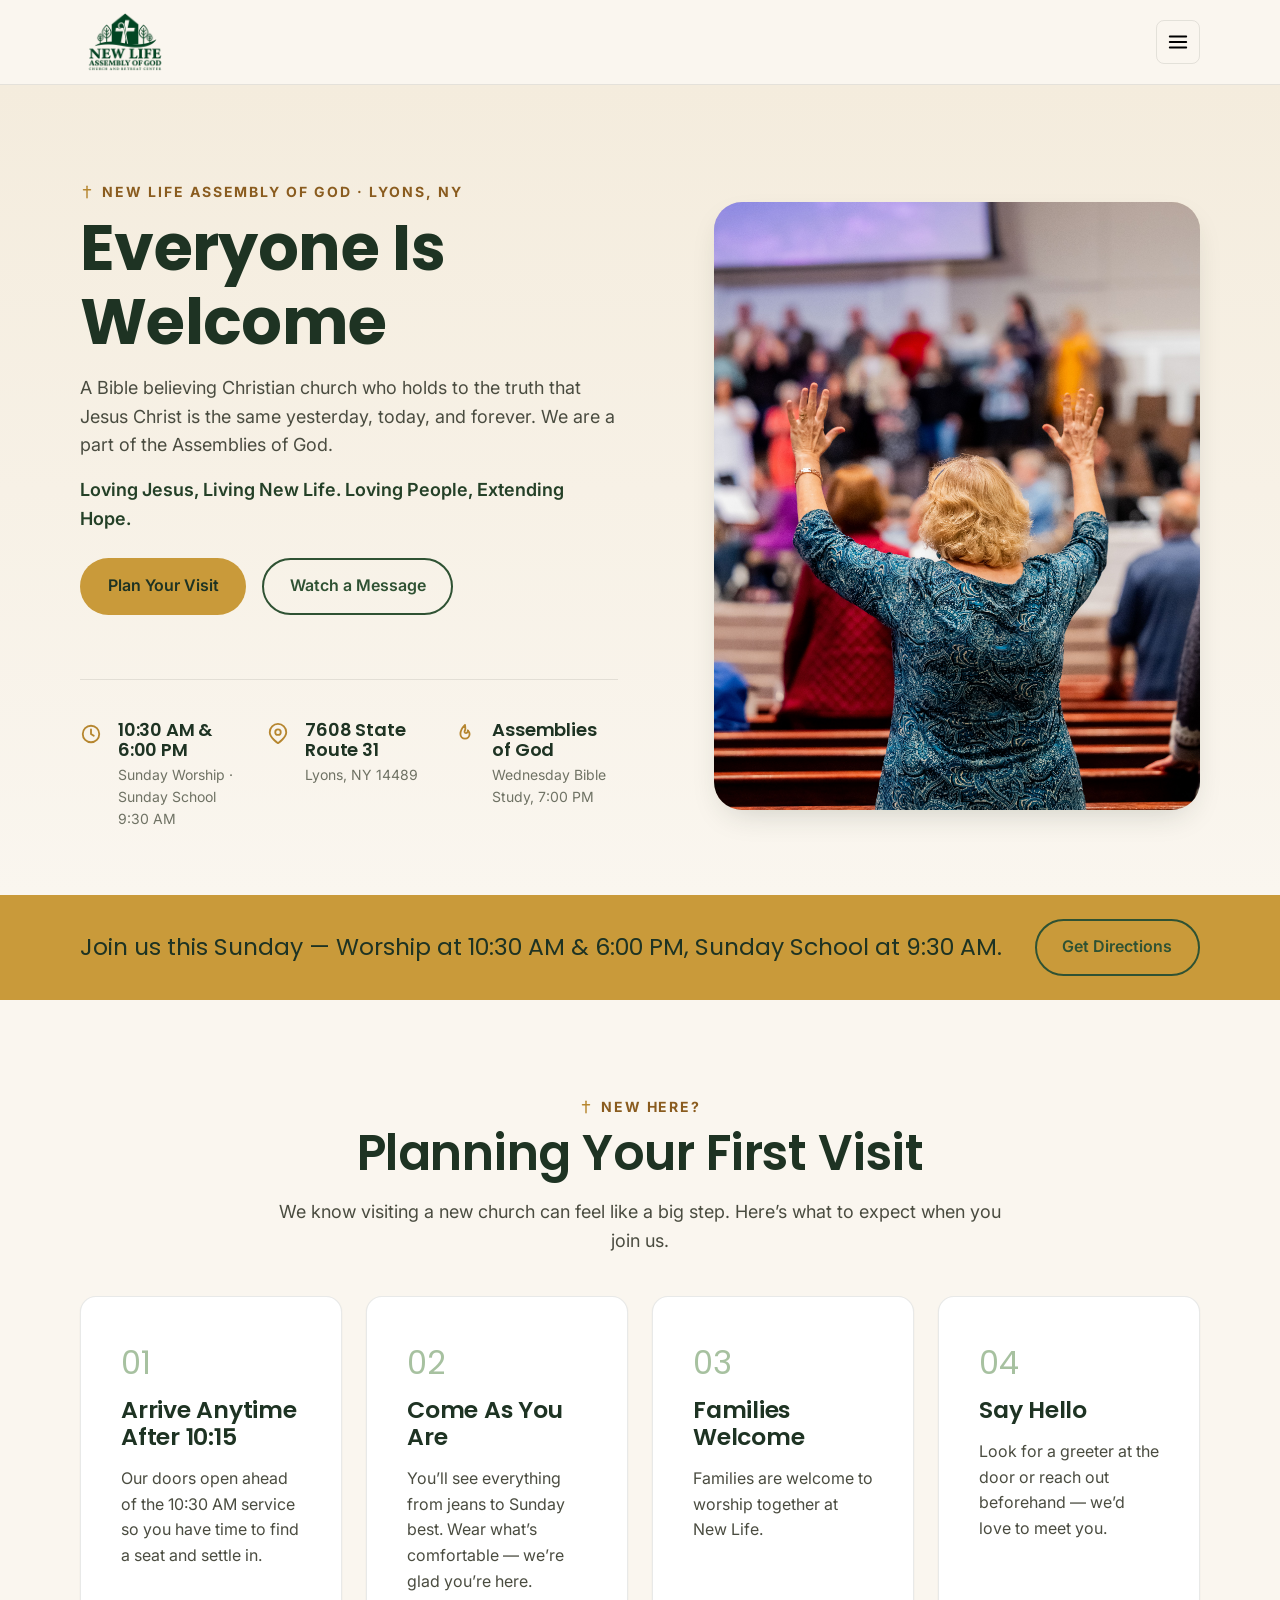
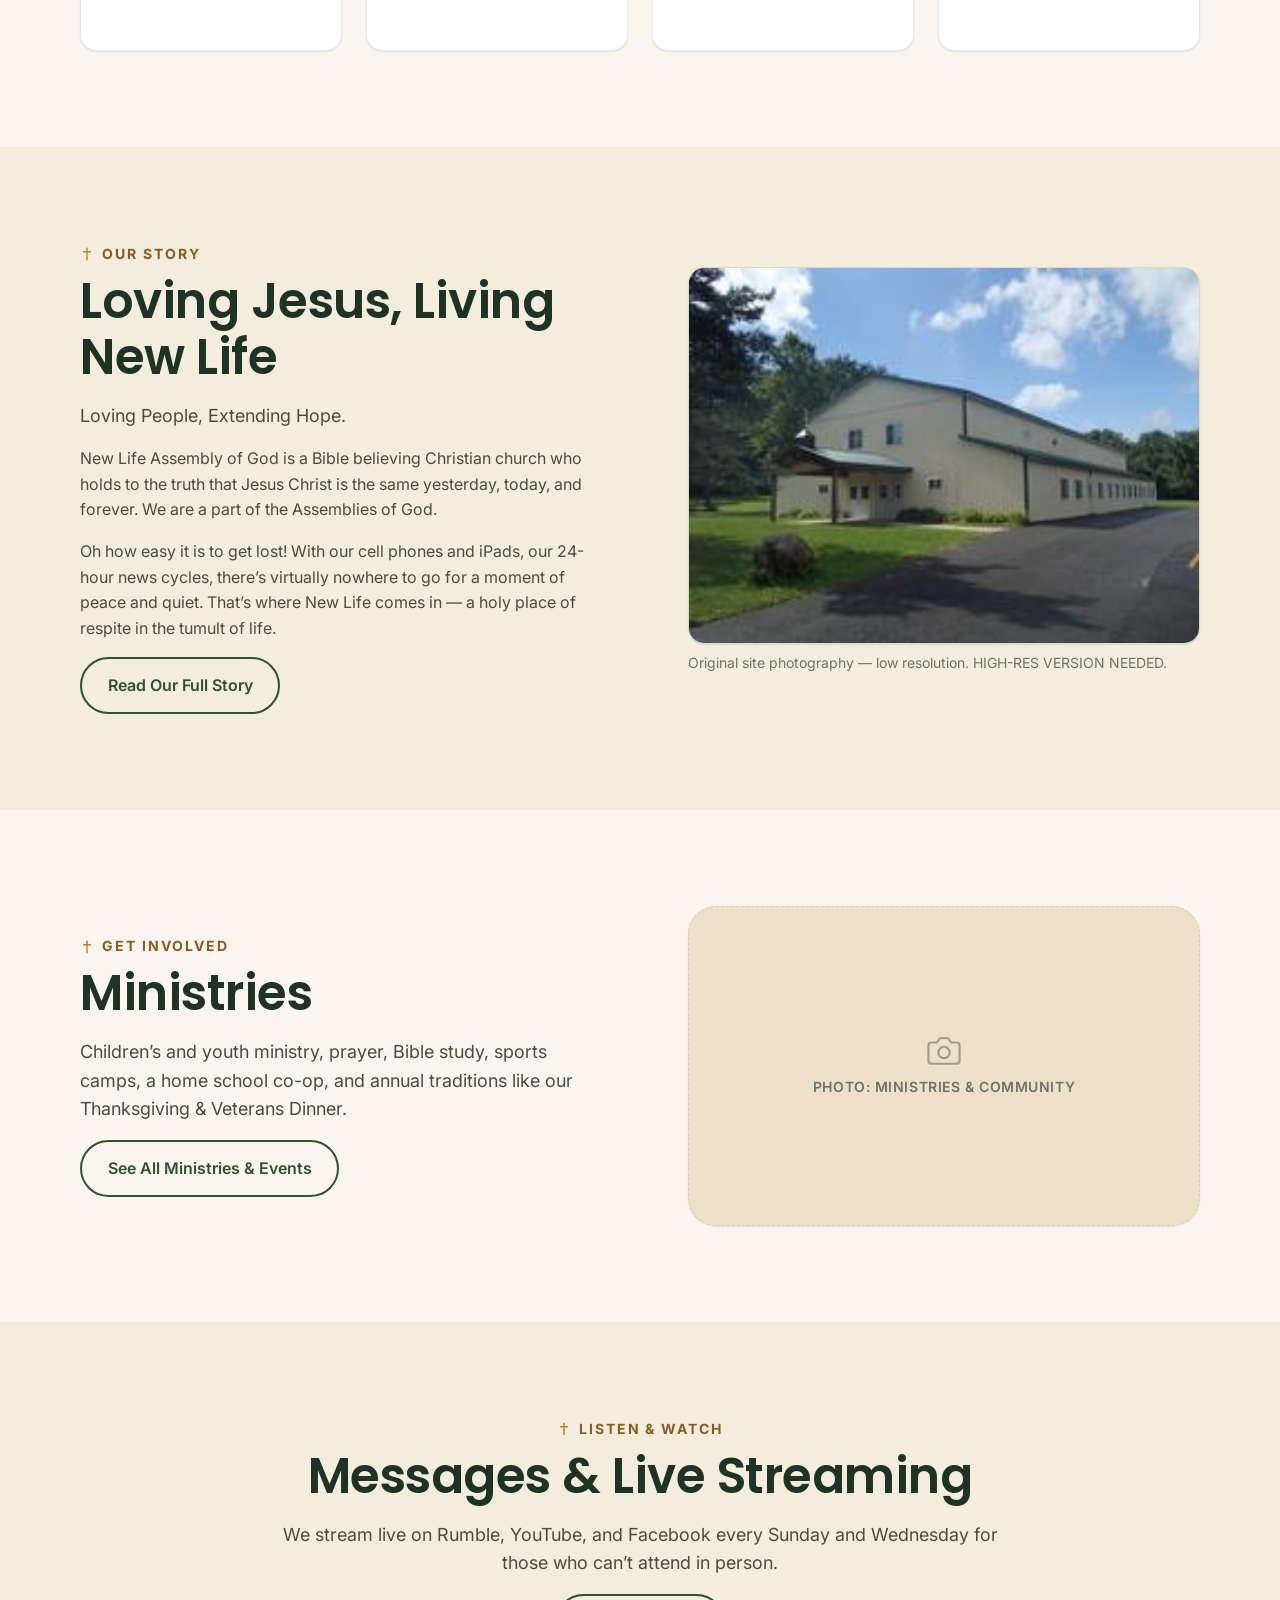
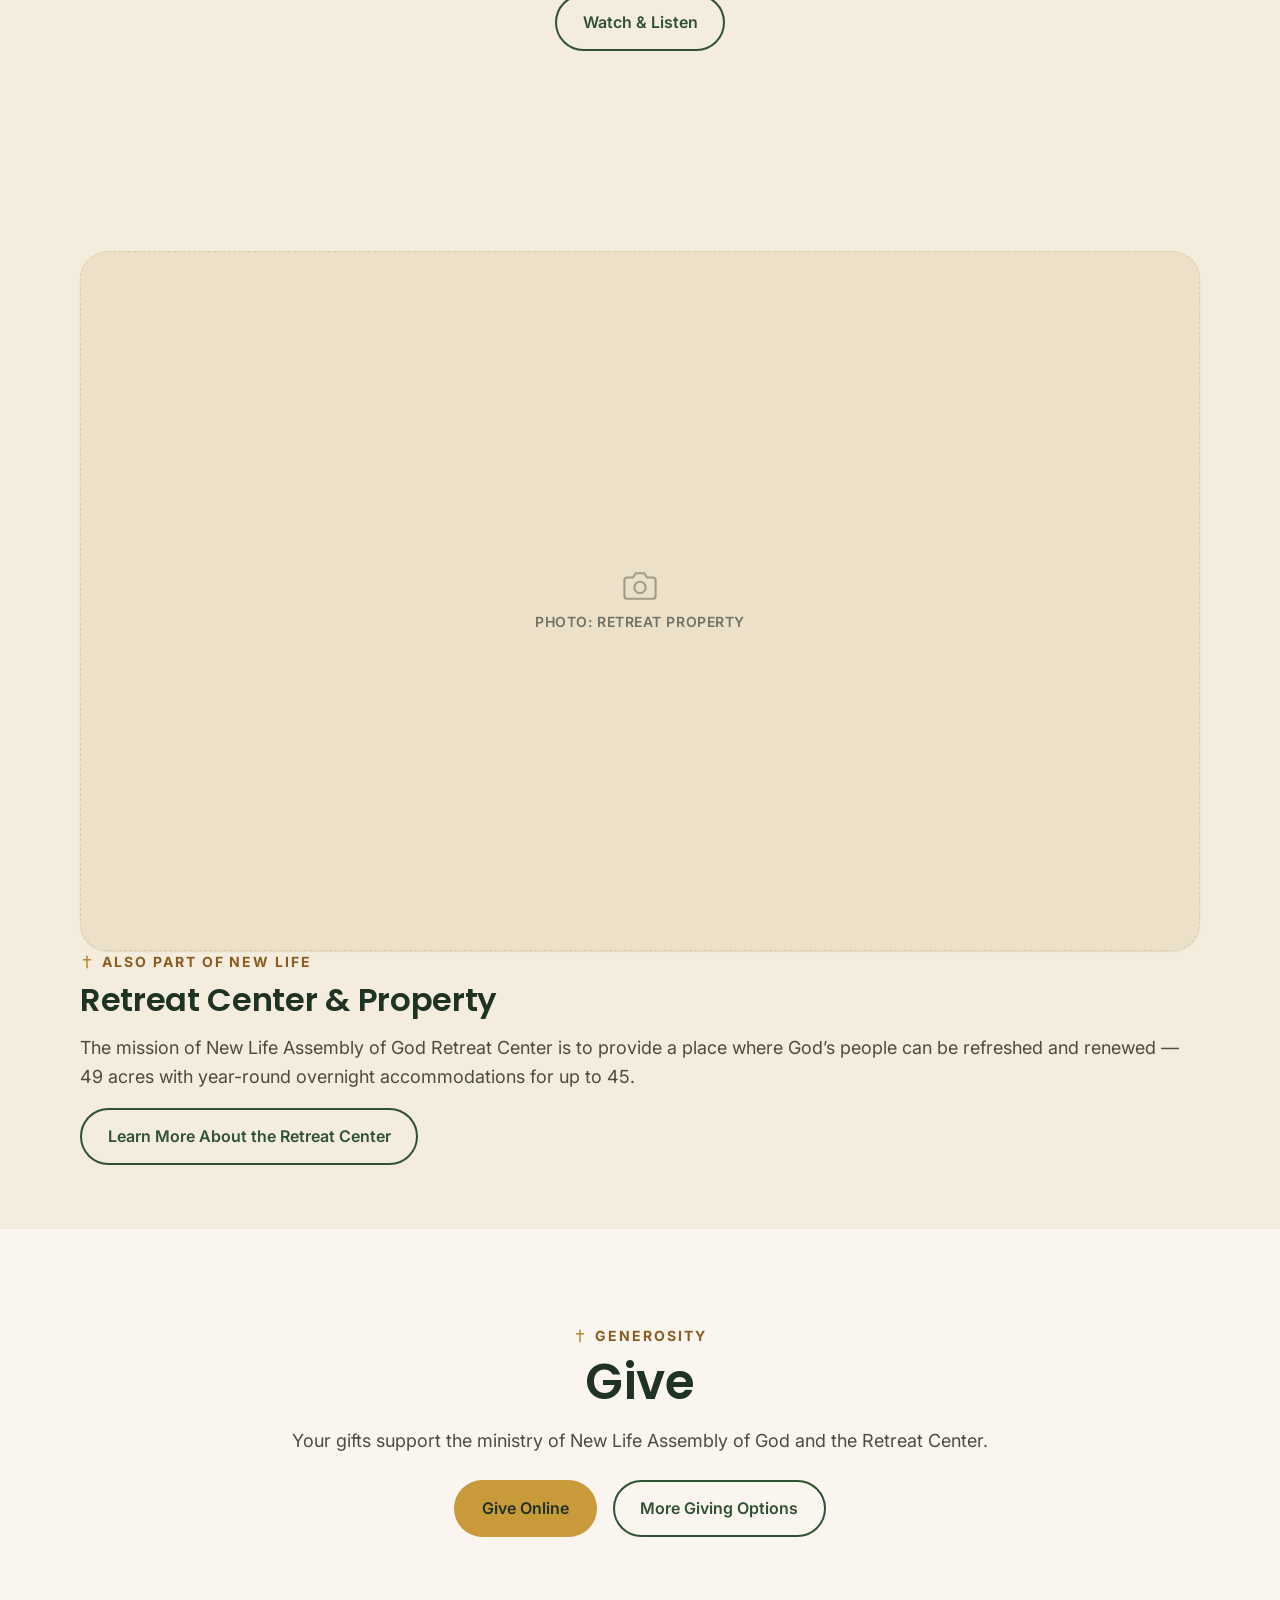
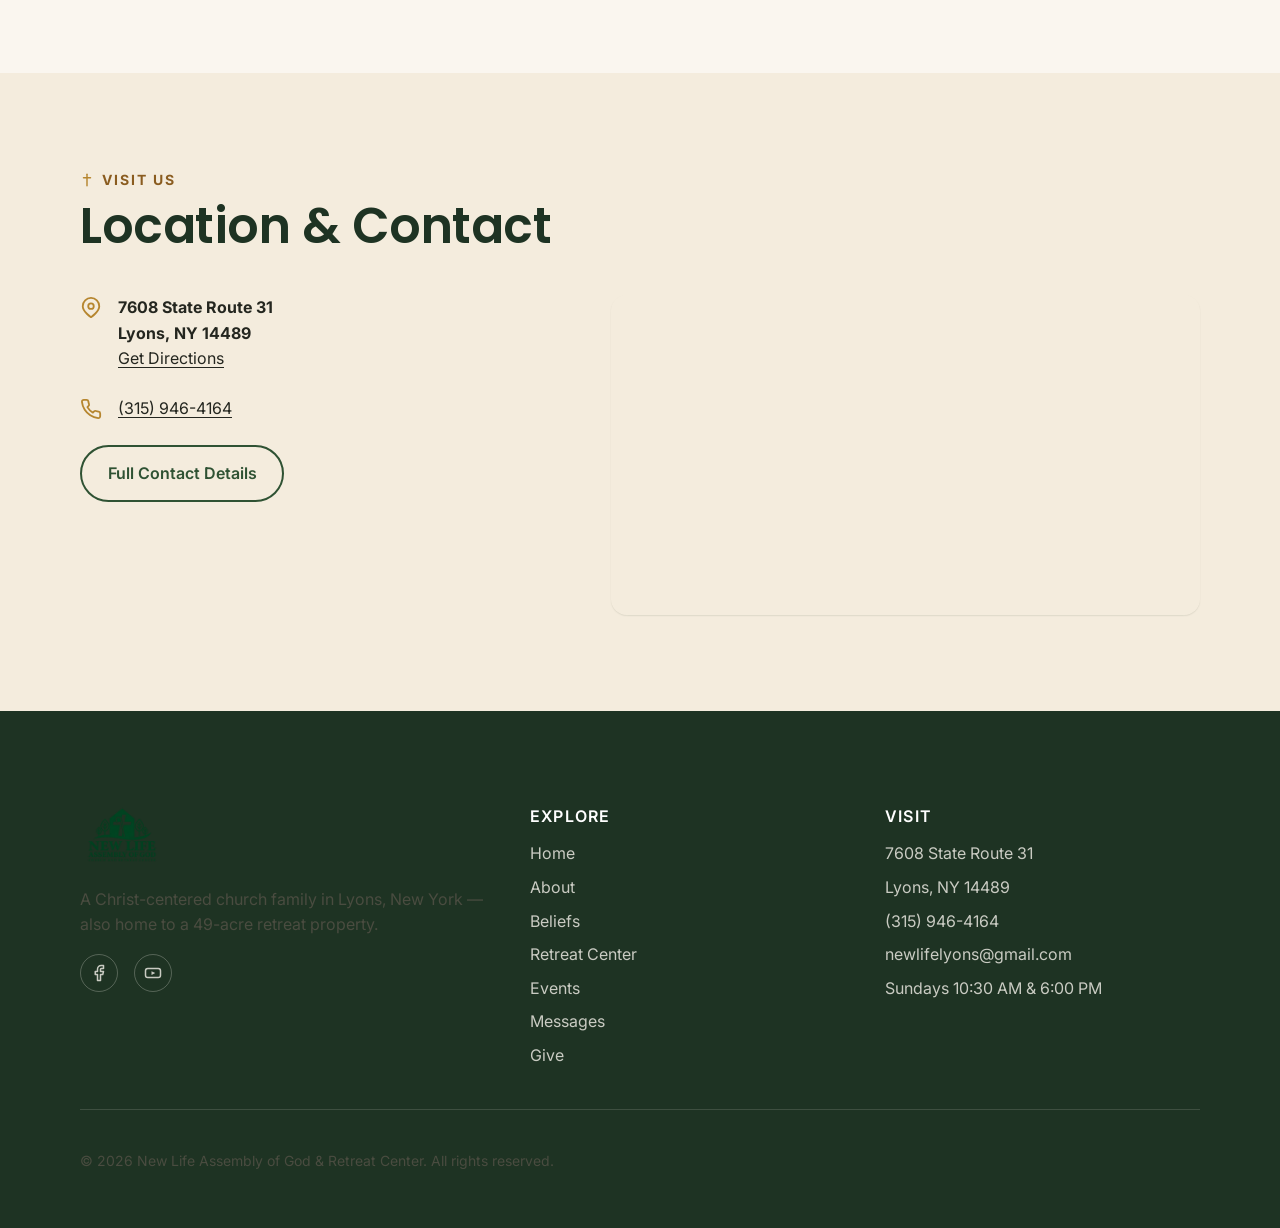
==== index.html @ 69e274ff "Update New Life branding and website assets Add the official logo and favicon across all pages, plac" ====
<!DOCTYPE html>
<html lang="en">
<head>
<meta charset="UTF-8">
<meta name="viewport" content="width=device-width, initial-scale=1.0">
<title>New Life Assembly of God & Retreat Center | Lyons, NY</title>
<meta name="description" content="New Life Assembly of God in Lyons, NY — a Bible believing Christian church, part of the Assemblies of God. Join us Sundays at 10:30 AM & 6:00 PM. Also home to a 49-acre retreat property.">
<link rel="canonical" href="https://newlifeaogandretreat.com/">

<meta property="og:type" content="website">
<meta property="og:site_name" content="New Life Assembly of God &amp; Retreat Center">
<meta property="og:title" content="New Life Assembly of God & Retreat Center | Lyons, NY">
<meta property="og:description" content="New Life Assembly of God in Lyons, NY — a Bible believing Christian church, part of the Assemblies of God. Join us Sundays at 10:30 AM & 6:00 PM. Also home to a 49-acre retreat property.">
<meta property="og:url" content="https://newlifeaogandretreat.com/">
<meta property="og:image" content="assets/img/church-building-exterior.jpg">
<meta name="twitter:card" content="summary">

<link rel="icon" href="assets/img/logo/logo.ico" sizes="any">
<meta name="theme-color" content="#b6862f">

<link rel="preconnect" href="https://fonts.googleapis.com">
<link rel="preconnect" href="https://fonts.gstatic.com" crossorigin>
<link href="https://fonts.googleapis.com/css2?family=Poppins:wght@500;600;700;800&family=Inter:wght@400;500;600;700&display=swap" rel="stylesheet">

<link rel="stylesheet" href="assets/css/style.css">
<script type="application/ld+json">
{
  "@context": "https://schema.org",
  "@type": "Church",
  "name": "New Life Assembly of God & Retreat Center",
  "url": "https://newlifeaogandretreat.com/",
  "telephone": "+1-315-946-4164",
  "email": "newlifelyons@gmail.com",
  "address": {
    "@type": "PostalAddress",
    "streetAddress": "7608 State Route 31",
    "addressLocality": "Lyons",
    "addressRegion": "NY",
    "postalCode": "14489",
    "addressCountry": "US"
  },
  "sameAs": [
    "https://www.facebook.com/pages/New-Life-Assembly-of-God-Lyons/845455338828085",
    "https://www.youtube.com/channel/UCfI6z831PPhK5JsShmRE4Fg"
  ]
}
</script>
</head>
<body id="top">
<a class="skip-link" href="#main">Skip to main content</a>

<header class="site-header">
  <div class="container">
    <a class="brand" href="index.html">
      <img class="brand-logo" src="assets/img/logo/logo.png" alt="New Life Assembly of God Church and Retreat Center" width="1536" height="1024">
    </a>

    <button class="nav-toggle" id="navToggle" aria-expanded="false" aria-controls="primaryNav" aria-label="Open menu">
      <svg class="icon-open" viewBox="0 0 24 24" fill="none" stroke="currentColor" stroke-width="2" stroke-linecap="round"><line x1="3" y1="6" x2="21" y2="6"/><line x1="3" y1="12" x2="21" y2="12"/><line x1="3" y1="18" x2="21" y2="18"/></svg>
      <svg class="icon-close" viewBox="0 0 24 24" fill="none" stroke="currentColor" stroke-width="2" stroke-linecap="round"><line x1="5" y1="5" x2="19" y2="19"/><line x1="19" y1="5" x2="5" y2="19"/></svg>
    </button>

    <nav class="primary-nav" id="primaryNav" aria-label="Primary">
      <ul>
        <li><a href="about.html">About</a></li>
        <li><a href="beliefs.html">Beliefs</a></li>
        <li><a href="retreat-center.html">Retreat Center</a></li>
        <li><a href="events.html">Events</a></li>
        <li><a href="messages.html">Messages</a></li>
        <li><a href="give.html">Give</a></li>
        <li><a href="contact.html">Contact</a></li>
        <li class="nav-cta"><a class="btn btn-primary" href="index.html#visit">Plan Your Visit</a></li>
      </ul>
    </nav>
  </div>
</header>

<main id="main">

  <section class="hero" aria-labelledby="hero-heading">
    <div class="container hero-grid">
      <div class="hero-inner">
        <div class="eyebrow-row">
          <svg class="cross-icon" aria-hidden="true" viewBox="0 0 24 24" fill="none" stroke="currentColor" stroke-width="2.5" stroke-linecap="round"><path d="M12 2v20"/><path d="M6 8h12"/></svg>
          <p class="eyebrow">New Life Assembly of God &middot; Lyons, NY</p>
        </div>
        <h1 id="hero-heading">Everyone Is Welcome</h1>
        <p class="lede">A Bible believing Christian church who holds to the truth that Jesus Christ is the same yesterday, today, and forever. We are a part of the Assemblies of God.</p>
        <p class="lede" style="font-weight:600; color: var(--color-forest-800);">Loving Jesus, Living New Life. Loving People, Extending Hope.</p>
        <div class="hero-actions">
          <a class="btn btn-primary" href="#visit">Plan Your Visit</a>
          <a class="btn btn-outline-dark" href="messages.html">Watch a Message</a>
        </div>

        <div class="hero-facts">
          <div class="hero-fact">
            <svg viewBox="0 0 24 24" fill="none" stroke="currentColor" stroke-width="2" stroke-linecap="round" stroke-linejoin="round"><circle cx="12" cy="12" r="9"/><path d="M12 7v5l3 2"/></svg>
            <div>
              <h3>10:30 AM &amp; 6:00 PM</h3>
              <p>Sunday Worship &middot; Sunday School 9:30 AM</p>
            </div>
          </div>
          <div class="hero-fact">
            <svg viewBox="0 0 24 24" fill="none" stroke="currentColor" stroke-width="2" stroke-linecap="round" stroke-linejoin="round"><path d="M21 10c0 6-9 12-9 12s-9-6-9-12a9 9 0 0 1 18 0Z"/><circle cx="12" cy="10" r="3"/></svg>
            <div>
              <h3>7608 State Route 31</h3>
              <p>Lyons, NY 14489</p>
            </div>
          </div>
          <div class="hero-fact">
            <svg viewBox="0 0 24 24" fill="none" stroke="currentColor" stroke-width="2" stroke-linecap="round" stroke-linejoin="round"><path d="M12 2s-5 5-5 10a5 5 0 0 0 10 0c0-2-1-3-2-4 .5 2-1 3-2 3-1.5 0-2-1.5-1-3C13 6 12 4 12 2Z"/></svg>
            <div>
              <h3>Assemblies of God</h3>
              <p>Wednesday Bible Study, 7:00 PM</p>
            </div>
          </div>
        </div>
      </div>

      <div class="photo-slot photo-slot-hero photo-slot-filled">
        <img
          src="assets/img/worship.jpg"
          alt="Sunday worship at New Life Assembly of God"
          width="3865"
          height="5798"
          decoding="async"
          fetchpriority="high"
        >
      </div>
    </div>
  </section>

  <div class="invite-strip">
    <div class="container">
      <p>Join us this Sunday &mdash; Worship at 10:30 AM &amp; 6:00 PM, Sunday School at 9:30 AM.</p>
      <a class="btn btn-outline-dark" href="https://www.google.com/maps?q=7608+State+Route+31,+Lyons,+NY+14489" target="_blank" rel="noopener">Get Directions</a>
    </div>
  </div>

  <section id="visit">
    <div class="container">
      <div class="section-head center">
        <div class="eyebrow-row" style="justify-content:center;"><svg class="cross-icon" aria-hidden="true" viewBox="0 0 24 24" fill="none" stroke="currentColor" stroke-width="2.5" stroke-linecap="round"><path d="M12 2v20"/><path d="M6 8h12"/></svg><p class="eyebrow">New Here?</p></div>
        <h2>Planning Your First Visit</h2>
        <p class="lede">We know visiting a new church can feel like a big step. Here&rsquo;s what to expect when you join us.</p>
      </div>
      <div class="grid grid-4">
        <div class="card step-card">
          <div class="step-number">01</div>
          <h3>Arrive Anytime After 10:15</h3>
          <p>Our doors open ahead of the 10:30 AM service so you have time to find a seat and settle in.</p>
        </div>
        <div class="card step-card">
          <div class="step-number">02</div>
          <h3>Come As You Are</h3>
          <p>You&rsquo;ll see everything from jeans to Sunday best. Wear what&rsquo;s comfortable &mdash; we&rsquo;re glad you&rsquo;re here.</p>
        </div>
        <div class="card step-card">
          <div class="step-number">03</div>
          <h3>Families Welcome</h3>
          <p>Families are welcome to worship together at New Life.</p>
        </div>
        <div class="card step-card">
          <div class="step-number">04</div>
          <h3>Say Hello</h3>
          <p>Look for a greeter at the door or reach out beforehand &mdash; we&rsquo;d love to meet you.</p>
        </div>
      </div>
    </div>
  </section>

  <section id="who-we-are" class="section-alt">
    <div class="container split">
      <div>
        <div class="eyebrow-row"><svg class="cross-icon" aria-hidden="true" viewBox="0 0 24 24" fill="none" stroke="currentColor" stroke-width="2.5" stroke-linecap="round"><path d="M12 2v20"/><path d="M6 8h12"/></svg><p class="eyebrow">Our Story</p></div>
        <h2>Loving Jesus, Living New Life</h2>
        <p class="lede">Loving People, Extending Hope.</p>
        <p>New Life Assembly of God is a Bible believing Christian church who holds to the truth that Jesus Christ is the same yesterday, today, and forever. We are a part of the Assemblies of God.</p>
        <p>Oh how easy it is to get lost! With our cell phones and iPads, our 24-hour news cycles, there&rsquo;s virtually nowhere to go for a moment of peace and quiet. That&rsquo;s where New Life comes in &mdash; a holy place of respite in the tumult of life.</p>
        <a class="btn btn-outline-dark" href="about.html">Read Our Full Story</a>
      </div>
      <div>
        <img class="real-photo" src="assets/img/church-building-exterior.jpg" alt="New Life Assembly of God church building exterior" width="228" height="168">
        <p class="photo-note">Original site photography &mdash; low resolution. HIGH-RES VERSION NEEDED.</p>
      </div>
    </div>
  </section>

  <section id="ministries">
    <div class="container split reverse">
      <div class="photo-slot photo-slot-wide" role="img" aria-label="Placeholder for a photo of New Life ministries and community life — to be replaced with real photography">
        <svg aria-hidden="true" viewBox="0 0 24 24" fill="none" stroke="currentColor" stroke-width="1.5" stroke-linecap="round" stroke-linejoin="round"><path d="M23 19a2 2 0 0 1-2 2H3a2 2 0 0 1-2-2V8a2 2 0 0 1 2-2h4l2-3h6l2 3h4a2 2 0 0 1 2 2Z"/><circle cx="12" cy="13" r="4"/></svg>
        <span aria-hidden="true">Photo: Ministries &amp; Community</span>
      </div>
      <div>
        <div class="eyebrow-row"><svg class="cross-icon" aria-hidden="true" viewBox="0 0 24 24" fill="none" stroke="currentColor" stroke-width="2.5" stroke-linecap="round"><path d="M12 2v20"/><path d="M6 8h12"/></svg><p class="eyebrow">Get Involved</p></div>
        <h2>Ministries</h2>
        <p class="lede">Children&rsquo;s and youth ministry, prayer, Bible study, sports camps, a home school co-op, and annual traditions like our Thanksgiving &amp; Veterans Dinner.</p>
        <a class="btn btn-outline-dark" href="events.html">See All Ministries &amp; Events</a>
      </div>
    </div>
  </section>

  <section id="messages" class="section-alt">
    <div class="container">
      <div class="section-head center">
        <div class="eyebrow-row" style="justify-content:center;"><svg class="cross-icon" aria-hidden="true" viewBox="0 0 24 24" fill="none" stroke="currentColor" stroke-width="2.5" stroke-linecap="round"><path d="M12 2v20"/><path d="M6 8h12"/></svg><p class="eyebrow">Listen & Watch</p></div>
        <h2>Messages &amp; Live Streaming</h2>
        <p class="lede">We stream live on Rumble, YouTube, and Facebook every Sunday and Wednesday for those who can&rsquo;t attend in person.</p>
        <a class="btn btn-outline-dark" href="messages.html">Watch &amp; Listen</a>
      </div>
    </div>
  </section>

  <section id="retreat" class="section-soft section-compact">
    <div class="container split-narrow">
      <div class="photo-slot photo-slot-wide" role="img" aria-label="Placeholder for a photo of the retreat center property — to be replaced with real photography">
        <svg aria-hidden="true" viewBox="0 0 24 24" fill="none" stroke="currentColor" stroke-width="1.5" stroke-linecap="round" stroke-linejoin="round"><path d="M23 19a2 2 0 0 1-2 2H3a2 2 0 0 1-2-2V8a2 2 0 0 1 2-2h4l2-3h6l2 3h4a2 2 0 0 1 2 2Z"/><circle cx="12" cy="13" r="4"/></svg>
        <span aria-hidden="true">Photo: Retreat Property</span>
      </div>
      <div>
        <div class="eyebrow-row"><svg class="cross-icon" aria-hidden="true" viewBox="0 0 24 24" fill="none" stroke="currentColor" stroke-width="2.5" stroke-linecap="round"><path d="M12 2v20"/><path d="M6 8h12"/></svg><p class="eyebrow">Also Part of New Life</p></div>
        <h2 style="font-size: var(--fs-700);">Retreat Center &amp; Property</h2>
        <p class="lede">The mission of New Life Assembly of God Retreat Center is to provide a place where God&rsquo;s people can be refreshed and renewed &mdash; 49 acres with year-round overnight accommodations for up to 45.</p>
        <a class="btn btn-outline-dark" href="retreat-center.html">Learn More About the Retreat Center</a>
      </div>
    </div>
  </section>

  <section id="give">
    <div class="container">
      <div class="section-head center">
        <div class="eyebrow-row" style="justify-content:center;"><svg class="cross-icon" aria-hidden="true" viewBox="0 0 24 24" fill="none" stroke="currentColor" stroke-width="2.5" stroke-linecap="round"><path d="M12 2v20"/><path d="M6 8h12"/></svg><p class="eyebrow">Generosity</p></div>
        <h2>Give</h2>
        <p class="lede">Your gifts support the ministry of New Life Assembly of God and the Retreat Center.</p>
        <div class="hero-actions" style="justify-content:center;">
          <a class="btn btn-primary" href="https://tithe.ly/give?c=2412274" target="_blank" rel="noopener">Give Online</a>
          <a class="btn btn-outline-dark" href="give.html">More Giving Options</a>
        </div>
      </div>
    </div>
  </section>

  <section id="contact" class="section-alt">
    <div class="container">
      <div class="section-head">
        <div class="eyebrow-row"><svg class="cross-icon" aria-hidden="true" viewBox="0 0 24 24" fill="none" stroke="currentColor" stroke-width="2.5" stroke-linecap="round"><path d="M12 2v20"/><path d="M6 8h12"/></svg><p class="eyebrow">Visit Us</p></div>
        <h2>Location &amp; Contact</h2>
      </div>
      <div class="contact-grid">
        <div>
          <ul class="contact-list">
            <li>
              <svg viewBox="0 0 24 24" fill="none" stroke="currentColor" stroke-width="2" stroke-linecap="round" stroke-linejoin="round"><path d="M21 10c0 6-9 12-9 12s-9-6-9-12a9 9 0 0 1 18 0Z"/><circle cx="12" cy="10" r="3"/></svg>
              <div>
                <strong>7608 State Route 31<br>Lyons, NY 14489</strong><br>
                <a href="https://www.google.com/maps?q=7608+State+Route+31,+Lyons,+NY+14489" target="_blank" rel="noopener">Get Directions</a>
              </div>
            </li>
            <li>
              <svg viewBox="0 0 24 24" fill="none" stroke="currentColor" stroke-width="2" stroke-linecap="round" stroke-linejoin="round"><path d="M22 16.92v3a2 2 0 0 1-2.18 2 19.79 19.79 0 0 1-8.63-3.07 19.5 19.5 0 0 1-6-6 19.79 19.79 0 0 1-3.07-8.67A2 2 0 0 1 4.11 2h3a2 2 0 0 1 2 1.72c.127.96.362 1.903.7 2.81a2 2 0 0 1-.45 2.11L8.09 9.91a16 16 0 0 0 6 6l1.27-1.27a2 2 0 0 1 2.11-.45c.907.338 1.85.573 2.81.7A2 2 0 0 1 22 16.92Z"/></svg>
              <div><a href="tel:+13159464164">(315) 946-4164</a></div>
            </li>
          </ul>
          <a class="btn btn-outline-dark" href="contact.html">Full Contact Details</a>
        </div>
        <iframe class="map-frame" title="Map to New Life Assembly of God & Retreat Center" loading="lazy" src="https://www.google.com/maps?q=7608+State+Route+31,+Lyons,+NY+14489&output=embed"></iframe>
      </div>
    </div>
  </section>
</main>

<footer class="site-footer">
  <div class="container">
    <div class="footer-grid">
      <div class="footer-col">
        <a class="brand" href="index.html">
          <img class="brand-logo" src="assets/img/logo/logo.png" alt="New Life Assembly of God Church and Retreat Center" width="1536" height="1024">
    </a>
        <p style="margin-top: var(--space-sm);">A Christ-centered church family in Lyons, New York &mdash; also home to a 49-acre retreat property.</p>
        <div class="social-links">
          <a href="https://www.facebook.com/pages/New-Life-Assembly-of-God-Lyons/845455338828085" target="_blank" rel="noopener" aria-label="New Life Assembly of God on Facebook">
            <svg viewBox="0 0 24 24" fill="none" stroke="currentColor" stroke-width="2" stroke-linecap="round" stroke-linejoin="round"><path d="M18 2h-3a5 5 0 0 0-5 5v3H7v4h3v8h4v-8h3l1-4h-4V7a1 1 0 0 1 1-1h3Z"/></svg>
          </a>
          <a href="https://www.youtube.com/channel/UCfI6z831PPhK5JsShmRE4Fg" target="_blank" rel="noopener" aria-label="New Life Assembly of God on YouTube">
            <svg viewBox="0 0 24 24" fill="none" stroke="currentColor" stroke-width="2" stroke-linecap="round" stroke-linejoin="round"><rect x="2" y="6" width="20" height="12" rx="3"/><path d="M10 9.5v5l5-2.5Z" fill="currentColor" stroke="none"/></svg>
          </a>
        </div>
      </div>
      <div class="footer-col">
        <h3>Explore</h3>
        <ul>
          <li><a href="index.html">Home</a></li>
          <li><a href="about.html">About</a></li>
          <li><a href="beliefs.html">Beliefs</a></li>
          <li><a href="retreat-center.html">Retreat Center</a></li>
          <li><a href="events.html">Events</a></li>
          <li><a href="messages.html">Messages</a></li>
          <li><a href="give.html">Give</a></li>
        </ul>
      </div>
      <div class="footer-col">
        <h3>Visit</h3>
        <ul>
          <li>7608 State Route 31</li>
          <li>Lyons, NY 14489</li>
          <li><a href="tel:+13159464164">(315) 946-4164</a></li>
          <li><a href="mailto:newlifelyons@gmail.com">newlifelyons@gmail.com</a></li>
          <li>Sundays 10:30 AM &amp; 6:00 PM</li>
        </ul>
      </div>
    </div>
    <div class="footer-bottom">
      <p>&copy; <span id="year"></span> New Life Assembly of God &amp; Retreat Center. All rights reserved.</p>
    </div>
  </div>
</footer>

<script src="assets/js/main.js"></script>
</body>
</html>
---- assets/css/style.css ----
/* =========================================================
   New Life Assembly of God & Retreat Center — Design System
   ========================================================= */

:root {
  /* --- Color palette ---
     Warm cream/neutral is the dominant ground. Gold is the primary brand
     accent (faith, warmth, the cross). Forest green is a supporting
     secondary color only — used sparingly so the site reads as a church
     first, not a nature/retreat brand. */
  --color-forest-900: #1e3323;
  --color-forest-800: #244027;
  --color-forest-700: #2f5233;
  --color-forest-600: #3c6640;
  --color-sage-500: #6e8f68;
  --color-sage-300: #a7c1a0;
  --color-sage-100: #e6eee2;
  --color-gold-800: #8a5c1f;
  --color-gold-700: #a06d1f;
  --color-gold-600: #b6862f;
  --color-gold-500: #c99a3a;
  --color-gold-200: #ecd8a8;
  --color-gold-100: #f6ead0;
  --color-cream-50: #faf6ef;
  --color-cream-100: #f4ecdd;
  --color-cream-200: #ece0c9;
  --color-sand-300: #ddcda6;
  --color-ink-900: #24261f;
  --color-ink-700: #4a4c40;
  --color-ink-500: #6f7264;
  --color-white: #ffffff;
  --color-border: rgba(36, 38, 31, 0.1);

  /* --- Typography ---
     Poppins: a warm, confident geometric sans for headlines — friendly and
     contemporary rather than editorial/outdoorsy. Inter carries body copy
     for maximum readability. */
  --font-display: "Poppins", "Inter", -apple-system, BlinkMacSystemFont, "Segoe UI", sans-serif;
  --font-body: "Inter", -apple-system, BlinkMacSystemFont, "Segoe UI", sans-serif;

  --fs-900: clamp(2.5rem, 1.9rem + 2.6vw, 4.25rem);
  --fs-800: clamp(2rem, 1.6rem + 1.8vw, 3.15rem);
  --fs-700: clamp(1.5rem, 1.3rem + 0.9vw, 2.1rem);
  --fs-600: clamp(1.25rem, 1.15rem + 0.4vw, 1.5rem);
  --fs-500: 1.125rem;
  --fs-400: 1rem;
  --fs-300: 0.875rem;

  /* --- Spacing scale --- */
  --space-3xs: 0.25rem;
  --space-2xs: 0.5rem;
  --space-xs: 0.75rem;
  --space-sm: 1rem;
  --space-md: 1.5rem;
  --space-lg: 2.5rem;
  --space-xl: 4rem;
  --space-2xl: 6rem;
  --space-3xl: 8rem;

  /* --- Shape / elevation --- */
  --radius-sm: 8px;
  --radius-md: 16px;
  --radius-lg: 28px;
  --shadow-sm: 0 1px 2px rgba(30, 51, 35, 0.06), 0 1px 1px rgba(30, 51, 35, 0.04);
  --shadow-md: 0 12px 32px -12px rgba(30, 51, 35, 0.22);
  --shadow-lg: 0 24px 60px -20px rgba(30, 51, 35, 0.28);

  --content-max: 1200px;
  --transition: 200ms ease;
}

/* --- Reset --- */
*, *::before, *::after { box-sizing: border-box; }
html { scroll-behavior: smooth; overflow-x: hidden; }
@media (prefers-reduced-motion: reduce) {
  html { scroll-behavior: auto; }
  *, *::before, *::after {
    animation-duration: 0.001ms !important;
    animation-iteration-count: 1 !important;
    transition-duration: 0.001ms !important;
    scroll-behavior: auto !important;
  }
}

body {
  margin: 0;
  overflow-x: hidden;
  font-family: var(--font-body);
  font-size: var(--fs-400);
  line-height: 1.6;
  color: var(--color-ink-900);
  background: var(--color-cream-50);
  -webkit-font-smoothing: antialiased;
}

img { max-width: 100%; display: block; }
svg { display: block; }

h1, h2, h3, h4 {
  font-family: var(--font-display);
  color: var(--color-forest-900);
  line-height: 1.15;
  margin: 0 0 var(--space-sm);
  font-weight: 600;
  letter-spacing: -0.01em;
}
h1 { font-size: var(--fs-900); font-weight: 700; }
h2 { font-size: var(--fs-800); }
h3 { font-size: var(--fs-600); }
p { margin: 0 0 var(--space-sm); color: var(--color-ink-700); }
a { color: inherit; }

.container {
  width: 100%;
  max-width: var(--content-max);
  margin-inline: auto;
  padding-inline: var(--space-md);
}

@media (min-width: 768px) {
  .container { padding-inline: var(--space-lg); }
}

section { padding-block: var(--space-2xl); }
.section-tight { padding-block: var(--space-xl); }

.section-head {
  max-width: 46rem;
  margin-bottom: var(--space-lg);
}
.section-head.center { margin-inline: auto; text-align: center; }

.eyebrow {
  display: inline-block;
  font-family: var(--font-body);
  font-size: var(--fs-300);
  font-weight: 700;
  letter-spacing: 0.14em;
  text-transform: uppercase;
  color: var(--color-gold-800);
  margin-bottom: var(--space-2xs);
}

.lede {
  font-size: var(--fs-500);
  color: var(--color-ink-700);
}

/* --- Buttons --- */
.btn {
  display: inline-flex;
  align-items: center;
  gap: var(--space-2xs);
  font-family: var(--font-body);
  font-weight: 600;
  font-size: var(--fs-400);
  text-decoration: none;
  padding: 0.85em 1.6em;
  border-radius: 999px;
  border: 2px solid transparent;
  cursor: pointer;
  transition: transform var(--transition), background var(--transition), color var(--transition), border-color var(--transition);
}
.btn:active { transform: translateY(1px); }
.btn-primary {
  background: var(--color-gold-500);
  color: var(--color-forest-900);
}
.btn-primary:hover { background: var(--color-gold-600); }
.btn-outline {
  background: transparent;
  border-color: currentColor;
  color: inherit;
}
.btn-outline:hover { background: rgba(255,255,255,0.12); }
.btn-outline-dark {
  background: transparent;
  border-color: var(--color-forest-700);
  color: var(--color-forest-700);
}
.btn-outline-dark:hover { background: var(--color-sage-100); }

/* Visible focus states everywhere */
a:focus-visible,
button:focus-visible,
.btn:focus-visible,
input:focus-visible,
[tabindex]:focus-visible {
  outline: 3px solid var(--color-gold-500);
  outline-offset: 3px;
  border-radius: 4px;
}
.skip-link {
  position: absolute;
  left: -9999px;
  top: 0;
  background: var(--color-forest-900);
  color: var(--color-white);
  padding: 0.75em 1.25em;
  z-index: 1000;
  border-radius: 0 0 var(--radius-sm) 0;
}
.skip-link:focus {
  left: 0;
}

/* =========================================================
   Header / Navigation
   ========================================================= */
.site-header {
  position: sticky;
  top: 0;
  z-index: 100;
  border-bottom: 1px solid var(--color-border);
}
/* backdrop-filter lives on a pseudo-element, not .site-header itself,
   because backdrop-filter (like transform/filter) makes an element a
   containing block for its position:fixed descendants. .primary-nav
   (the mobile nav drawer) is fixed and nested inside .site-header, so
   putting backdrop-filter directly on .site-header silently broke its
   off-canvas translateX(100%) math, doubling the page's scroll width. */
.site-header::before {
  content: "";
  position: absolute;
  inset: 0;
  z-index: -1;
  background: rgba(250, 246, 239, 0.92);
  backdrop-filter: saturate(140%) blur(8px);
}
.site-header .container {
  display: flex;
  align-items: center;
  justify-content: space-between;
  min-height: 84px;
  gap: var(--space-sm);
}

.brand {
  display: inline-flex;
  align-items: center;
  text-decoration: none;
  color: var(--color-forest-900);
  line-height: 1.1;
  flex-shrink: 0;
}
.brand-logo {
  display: block;
  height: 52px;
  width: auto;
  max-width: min(240px, 58vw);
  object-fit: contain;
}
@media (min-width: 900px) {
  .brand-logo {
    height: 60px;
    max-width: 280px;
  }
}
.brand-name {
  font-family: var(--font-display);
  font-weight: 700;
  font-size: 1.4rem;
  letter-spacing: 0.01em;
}
.brand-sub {
  font-size: 0.62rem;
  font-weight: 600;
  letter-spacing: 0.16em;
  text-transform: uppercase;
  color: var(--color-sage-500);
  margin-top: 2px;
}

.nav-toggle {
  display: inline-flex;
  align-items: center;
  justify-content: center;
  width: 44px;
  height: 44px;
  background: transparent;
  border: 1px solid var(--color-border);
  border-radius: var(--radius-sm);
  cursor: pointer;
}
.nav-toggle svg { width: 22px; height: 22px; }
.nav-toggle .icon-close { display: none; }
.nav-toggle[aria-expanded="true"] .icon-open { display: none; }
.nav-toggle[aria-expanded="true"] .icon-close { display: block; }

.primary-nav {
  position: fixed;
  inset: 84px 0 0 0;
  background: var(--color-cream-50);
  padding: var(--space-lg) var(--space-md);
  transform: translateX(100%);
  transition: transform var(--transition);
  overflow-y: auto;
}
.primary-nav.is-open { transform: translateX(0); }
.primary-nav ul {
  list-style: none;
  margin: 0;
  padding: 0;
  display: flex;
  flex-direction: column;
  gap: var(--space-xs);
}
.primary-nav a {
  display: block;
  text-decoration: none;
  font-family: var(--font-display);
  font-size: var(--fs-600);
  color: var(--color-forest-900);
  padding: var(--space-2xs) 0;
  border-bottom: 1px solid var(--color-border);
}
.primary-nav .nav-cta { margin-top: var(--space-md); }

/* Desktop nav needs room for the brand lockup + 7 links + CTA on one
   line. Below this width we intentionally show the mobile menu instead
   of letting labels wrap or the row overflow. */
@media (min-width: 1300px) {
  .nav-toggle { display: none; }
  .brand { flex-shrink: 0; }
  .primary-nav {
    position: static;
    inset: auto;
    transform: none;
    background: transparent;
    padding: 0;
    overflow: visible;
  }
  .primary-nav ul {
    flex-direction: row;
    flex-wrap: nowrap;
    align-items: center;
    gap: 1.5rem;
  }
  .primary-nav ul li { flex-shrink: 0; }
  .primary-nav a {
    font-family: var(--font-body);
    font-size: var(--fs-400);
    font-weight: 600;
    border-bottom: none;
    padding: 0;
    position: relative;
    white-space: nowrap;
  }
  .primary-nav a::after {
    content: "";
    position: absolute;
    left: 0; right: 0; bottom: -6px;
    height: 2px;
    background: var(--color-gold-500);
    transform: scaleX(0);
    transition: transform var(--transition);
  }
  .primary-nav a:hover::after,
  .primary-nav a:focus-visible::after { transform: scaleX(1); }
  .primary-nav .nav-cta {
    margin-top: 0;
    flex-shrink: 0;
  }
  .primary-nav .nav-cta .btn {
    padding: 0.7em 1.4em;
    white-space: nowrap;
  }
}

body.nav-open { overflow: hidden; }

/* =========================================================
   Hero — warm, light, church-first (not a nature backdrop)
   ========================================================= */
.hero {
  position: relative;
  overflow: hidden;
  background: linear-gradient(180deg, var(--color-cream-100) 0%, var(--color-cream-50) 100%);
  color: var(--color-ink-900);
  padding-block: var(--space-2xl) var(--space-xl);
}
.hero-grid {
  display: grid;
  gap: var(--space-xl);
  grid-template-columns: 1fr;
  align-items: center;
}
@media (min-width: 900px) {
  .hero-grid { grid-template-columns: 1.05fr 0.95fr; gap: var(--space-2xl); }
}
.hero-inner { max-width: 34rem; }
.hero h1 { color: var(--color-forest-900); }
.hero .lede { color: var(--color-ink-700); }
.hero-actions {
  display: flex;
  flex-wrap: wrap;
  gap: var(--space-sm);
  margin-top: var(--space-md);
}

.hero-facts {
  margin-top: var(--space-xl);
  display: grid;
  gap: var(--space-md);
  grid-template-columns: 1fr;
  border-top: 1px solid var(--color-border);
  padding-top: var(--space-lg);
}
.hero-fact { display: flex; gap: var(--space-sm); align-items: flex-start; }
.hero-fact svg { flex-shrink: 0; width: 22px; height: 22px; color: var(--color-gold-600); margin-top: 3px; }
.hero-fact h3 { color: var(--color-forest-900); font-size: var(--fs-500); margin-bottom: 0.15em; }
.hero-fact p { color: var(--color-ink-500); margin: 0; font-size: var(--fs-300); }

@media (min-width: 700px) {
  .hero-facts { grid-template-columns: repeat(3, 1fr); }
}

/* --- Eyebrow with small cross accent (reinforces "this is a church") --- */
.eyebrow-row {
  display: flex;
  align-items: center;
  gap: 0.5em;
  margin-bottom: var(--space-2xs);
}
.eyebrow-row .eyebrow { margin-bottom: 0; min-width: 0; }
.cross-icon { width: 14px; height: 14px; color: var(--color-gold-600); flex-shrink: 0; }

/* =========================================================
   Service invitation strip
   ========================================================= */
.invite-strip {
  background: var(--color-gold-500);
  color: var(--color-forest-900);
  padding-block: var(--space-md);
}
.invite-strip .container {
  display: flex;
  flex-wrap: wrap;
  align-items: center;
  justify-content: space-between;
  gap: var(--space-sm);
}
.invite-strip p {
  margin: 0;
  font-family: var(--font-display);
  font-size: var(--fs-600);
  color: var(--color-forest-900);
}

/* =========================================================
   Cards / grids
   ========================================================= */
.grid {
  display: grid;
  gap: var(--space-md);
  grid-template-columns: 1fr;
}
@media (min-width: 640px) {
  .grid-2 { grid-template-columns: repeat(2, 1fr); }
}
@media (min-width: 900px) {
  .grid-3 { grid-template-columns: repeat(3, 1fr); }
  .grid-4 { grid-template-columns: repeat(4, 1fr); }
}

.card {
  background: var(--color-white);
  border-radius: var(--radius-md);
  padding: var(--space-lg);
  box-shadow: var(--shadow-sm);
  border: 1px solid var(--color-border);
  transition: box-shadow var(--transition), transform var(--transition);
}
.card:hover { box-shadow: var(--shadow-md); transform: translateY(-2px); }
.card-icon {
  width: 48px;
  height: 48px;
  display: flex;
  align-items: center;
  justify-content: center;
  border-radius: var(--radius-sm);
  background: var(--color-sage-100);
  color: var(--color-forest-700);
  margin-bottom: var(--space-sm);
}
.card-icon svg { width: 24px; height: 24px; }

.step-card { position: relative; }
.step-number {
  font-family: var(--font-display);
  font-size: var(--fs-700);
  color: var(--color-sage-300);
  margin-bottom: var(--space-2xs);
}

/* --- Section variants --- */
.section-alt { background: var(--color-cream-100); }

/* Retreat Center: intentionally lighter/quieter than the church sections
   above it — supporting story, not the lead identity. */
.section-soft { background: var(--color-cream-100); }
.section-compact { padding-block: var(--space-xl); }

.split {
  display: grid;
  gap: var(--space-lg);
  align-items: center;
  grid-template-columns: 1fr;
}
@media (min-width: 900px) {
  .split { grid-template-columns: 1fr 1fr; gap: var(--space-2xl); }
  .split.reverse > *:first-child { order: 2; }
}
.split-narrow {
  grid-template-columns: 1fr;
}
@media (min-width: 900px) {
  .split-narrow { grid-template-columns: 0.85fr 1.15fr; gap: var(--space-xl); }
}

/* --- Photo placeholder slot ---
   Stands in for real photography. Swap by replacing the element's
   contents with an <img>; keep the aspect-ratio and radius. */
.photo-slot {
  position: relative;
  border-radius: var(--radius-lg);
  overflow: hidden;
  aspect-ratio: var(--slot-ratio, 4 / 3);
  background: var(--color-cream-200);
  border: 1.5px dashed var(--color-sand-300);
  display: flex;
  flex-direction: column;
  align-items: center;
  justify-content: center;
  gap: var(--space-2xs);
  color: var(--color-ink-500);
  box-shadow: var(--shadow-sm);
}
.photo-slot svg { width: 34px; height: 34px; opacity: 0.6; }
.photo-slot span {
  font-size: var(--fs-300);
  font-weight: 600;
  letter-spacing: 0.04em;
  text-transform: uppercase;
  text-align: center;
  padding-inline: var(--space-md);
}
.photo-slot.photo-slot-hero { --slot-ratio: 5 / 6; }
@media (min-width: 900px) {
  .photo-slot.photo-slot-hero { --slot-ratio: 4 / 5; }
}
.photo-slot.photo-slot-wide { --slot-ratio: 16 / 10; }

/* Filled photo slot: real image replaces placeholder icon/label */
.photo-slot-filled {
  border: none;
  background: var(--color-cream-200);
  box-shadow: var(--shadow-md);
  padding: 0;
}
.photo-slot-filled > img {
  position: absolute;
  inset: 0;
  width: 100%;
  height: 100%;
  object-fit: cover;
  object-position: center 12%;
  display: block;
}
@media (max-width: 899px) {
  .photo-slot-hero.photo-slot-filled > img {
    object-position: center 10%;
  }
}

/* --- Compact amenity list (Retreat Center) --- */
.amenity-list {
  list-style: none;
  margin: var(--space-md) 0;
  padding: 0;
  display: flex;
  flex-wrap: wrap;
  gap: var(--space-sm) var(--space-lg);
}
.amenity-item {
  display: flex;
  align-items: center;
  gap: var(--space-2xs);
  font-size: var(--fs-300);
  font-weight: 600;
  color: var(--color-forest-800);
}
.amenity-item svg { width: 18px; height: 18px; color: var(--color-sage-500); flex-shrink: 0; }

/* --- Placeholder notice (for unverified content areas) --- */
.placeholder-card {
  border: 1.5px dashed var(--color-sage-500);
  background: var(--color-sage-100);
  border-radius: var(--radius-md);
  padding: var(--space-lg);
  text-align: center;
}
.placeholder-card p { color: var(--color-forest-800); }
.placeholder-card .eyebrow { color: var(--color-forest-700); }

/* =========================================================
   Location / contact
   ========================================================= */
.contact-grid {
  display: grid;
  gap: var(--space-lg);
  grid-template-columns: 1fr;
}
@media (min-width: 900px) {
  .contact-grid { grid-template-columns: 1fr 1.2fr; }
}
.contact-list {
  list-style: none;
  margin: 0 0 var(--space-md);
  padding: 0;
  display: flex;
  flex-direction: column;
  gap: var(--space-md);
}
.contact-list li { display: flex; gap: var(--space-sm); align-items: flex-start; }
.contact-list svg { width: 22px; height: 22px; flex-shrink: 0; color: var(--color-gold-600); margin-top: 2px; }
.contact-list a { text-decoration: underline; text-underline-offset: 3px; }
.map-frame {
  border: 0;
  width: 100%;
  height: 100%;
  min-height: 320px;
  border-radius: var(--radius-md);
  box-shadow: var(--shadow-sm);
}

/* =========================================================
   Footer
   ========================================================= */
.site-footer {
  background: var(--color-forest-900);
  color: rgba(250, 246, 239, 0.78);
  padding-block: var(--space-2xl) var(--space-lg);
}
.footer-grid {
  display: grid;
  gap: var(--space-lg);
  grid-template-columns: 1fr;
  padding-bottom: var(--space-lg);
  border-bottom: 1px solid rgba(250, 246, 239, 0.14);
}
@media (min-width: 700px) {
  .footer-grid { grid-template-columns: 1.3fr 1fr 1fr; }
}
.site-footer .brand-name { color: var(--color-white); }
.site-footer .brand-sub { color: var(--color-sage-300); }
.site-footer .brand-logo {
  height: 56px;
  max-width: 260px;
  border-radius: var(--radius-sm);
}
.footer-col h3 {
  color: var(--color-white);
  font-size: var(--fs-400);
  font-family: var(--font-body);
  text-transform: uppercase;
  letter-spacing: 0.08em;
  margin-bottom: var(--space-sm);
}
.footer-col ul { list-style: none; margin: 0; padding: 0; display: flex; flex-direction: column; gap: var(--space-2xs); }
.footer-col a { text-decoration: none; }
.footer-col a:hover { text-decoration: underline; }
.footer-bottom {
  display: flex;
  flex-wrap: wrap;
  justify-content: space-between;
  gap: var(--space-sm);
  padding-top: var(--space-lg);
  font-size: var(--fs-300);
}
.social-links { display: flex; gap: var(--space-sm); }
.social-links a {
  display: inline-flex;
  width: 38px; height: 38px;
  align-items: center; justify-content: center;
  border-radius: 50%;
  border: 1px solid rgba(250, 246, 239, 0.25);
}
.social-links svg { width: 18px; height: 18px; }

.visually-hidden {
  position: absolute;
  width: 1px; height: 1px;
  overflow: hidden;
  clip: rect(0 0 0 0);
  white-space: nowrap;
}

@media (max-width: 480px) {
  h1 { font-size: var(--fs-800); }
}

/* =========================================================
   Interior page header (About, Beliefs, Retreat Center, etc.)
   ========================================================= */
.page-hero {
  background: linear-gradient(180deg, var(--color-cream-100) 0%, var(--color-cream-50) 100%);
  padding-block: var(--space-xl) var(--space-lg);
  border-bottom: 1px solid var(--color-border);
}
.page-hero .lede { max-width: 42rem; }
.breadcrumb {
  font-size: var(--fs-300);
  color: var(--color-ink-500);
  margin-bottom: var(--space-sm);
}
.breadcrumb a { color: var(--color-forest-800); text-decoration: underline; text-underline-offset: 2px; }

/* --- Real recovered photography (as opposed to .photo-slot placeholders) --- */
.real-photo {
  width: 100%;
  height: auto;
  border-radius: var(--radius-md);
  box-shadow: var(--shadow-sm);
  border: 1px solid var(--color-border);
}
.avatar-photo {
  width: 140px;
  height: 140px;
  object-fit: cover;
  border-radius: 50%;
  border: 3px solid var(--color-cream-50);
  box-shadow: var(--shadow-sm);
  margin-bottom: var(--space-sm);
}
.photo-note {
  font-size: var(--fs-300);
  color: var(--color-ink-500);
  margin-top: var(--space-2xs);
}

/* --- Pastoral / leadership cards --- */
.person-card { text-align: center; }
.person-card h3 { margin-bottom: 0.15em; }
.person-card .role {
  display: block;
  font-size: var(--fs-300);
  font-weight: 700;
  color: var(--color-gold-800);
  text-transform: uppercase;
  letter-spacing: 0.06em;
  margin-bottom: var(--space-2xs);
}

/* --- Statement of Faith list --- */
.faith-list {
  list-style: none;
  counter-reset: faith;
  margin: 0;
  padding: 0;
  display: flex;
  flex-direction: column;
  gap: var(--space-md);
}
.faith-list li {
  counter-increment: faith;
  display: flex;
  gap: var(--space-sm);
  padding-bottom: var(--space-md);
  border-bottom: 1px solid var(--color-border);
}
.faith-list li:last-child { border-bottom: none; padding-bottom: 0; }
.faith-list li::before {
  content: counter(faith);
  flex-shrink: 0;
  width: 2rem;
  height: 2rem;
  border-radius: 50%;
  background: var(--color-sage-100);
  color: var(--color-forest-800);
  font-family: var(--font-display);
  font-weight: 700;
  font-size: var(--fs-300);
  display: flex;
  align-items: center;
  justify-content: center;
}
.faith-list p { margin: 0; }

/* --- Simple rule/info list (Retreat Center policies, etc.) --- */
.info-list {
  margin: 0;
  padding-left: 1.25rem;
  display: flex;
  flex-direction: column;
  gap: var(--space-xs);
}
.info-list li { color: var(--color-ink-700); }

/* --- Verification callout: for links/info that need an owner check,
   not missing content --- */
.verify-note {
  border: 1.5px dashed var(--color-gold-500);
  background: var(--color-gold-100);
  border-radius: var(--radius-md);
  padding: var(--space-md);
  font-size: var(--fs-300);
  color: var(--color-forest-900);
}
.verify-note strong { color: var(--color-gold-800); }

/* --- Resource / link list (Messages page streaming platforms) --- */
.resource-list {
  list-style: none;
  margin: 0;
  padding: 0;
  display: flex;
  flex-direction: column;
  gap: var(--space-sm);
}
.resource-item {
  display: flex;
  align-items: center;
  justify-content: space-between;
  gap: var(--space-md);
  padding: var(--space-md);
  background: var(--color-white);
  border: 1px solid var(--color-border);
  border-radius: var(--radius-md);
}
.resource-item h3 { margin: 0 0 0.15em; }
.resource-item p { margin: 0; font-size: var(--fs-300); }


/* =========================================================
   Retreat Center Use Policy
   ========================================================= */
.policy-steps {
  list-style: none;
  margin: 0 0 var(--space-lg);
  padding: 0;
  display: grid;
  gap: var(--space-md);
  grid-template-columns: 1fr;
}
@media (min-width: 800px) {
  .policy-steps { grid-template-columns: repeat(4, 1fr); gap: var(--space-md); }
}
.policy-step {
  display: flex;
  gap: var(--space-sm);
  align-items: flex-start;
  background: var(--color-white);
  border: 1px solid var(--color-border);
  border-radius: var(--radius-md);
  padding: var(--space-md);
  box-shadow: var(--shadow-sm);
}
.policy-step-num {
  font-family: var(--font-display);
  font-weight: 700;
  font-size: var(--fs-600);
  color: var(--color-gold-600);
  line-height: 1;
  flex-shrink: 0;
}
.policy-step h3 {
  margin: 0 0 0.25em;
  font-size: var(--fs-500);
}
.policy-step p {
  margin: 0;
  font-size: var(--fs-300);
}
.policy-actions {
  display: grid;
  gap: var(--space-md);
}
@media (min-width: 900px) {
  .policy-actions { grid-template-columns: 1.4fr 1fr; align-items: stretch; }
}
.policy-doc-card {
  display: flex;
  flex-wrap: wrap;
  gap: var(--space-md);
  align-items: center;
  background: var(--color-cream-100);
  border: 1px solid var(--color-border);
  border-radius: var(--radius-md);
  padding: var(--space-md) var(--space-lg);
  box-shadow: var(--shadow-sm);
}
.policy-doc-icon {
  width: 48px;
  height: 48px;
  border-radius: 12px;
  background: var(--color-gold-100);
  color: var(--color-gold-800);
  display: inline-flex;
  align-items: center;
  justify-content: center;
  flex-shrink: 0;
}
.policy-doc-icon svg { width: 26px; height: 26px; }
.policy-doc-copy { flex: 1 1 180px; min-width: 0; }
.policy-doc-copy h3 { margin: 0 0 0.2em; font-size: var(--fs-500); }
.policy-doc-copy p { margin: 0; font-size: var(--fs-300); word-break: break-word; }
.policy-doc-card .btn { flex-shrink: 0; }
.policy-return {
  background: var(--color-white);
  border: 1px solid var(--color-border);
  border-radius: var(--radius-md);
  padding: var(--space-md) var(--space-lg);
  display: flex;
  flex-direction: column;
  justify-content: center;
  gap: var(--space-sm);
  box-shadow: var(--shadow-sm);
}
.policy-return p { margin: 0; }
.policy-return .btn { align-self: flex-start; }
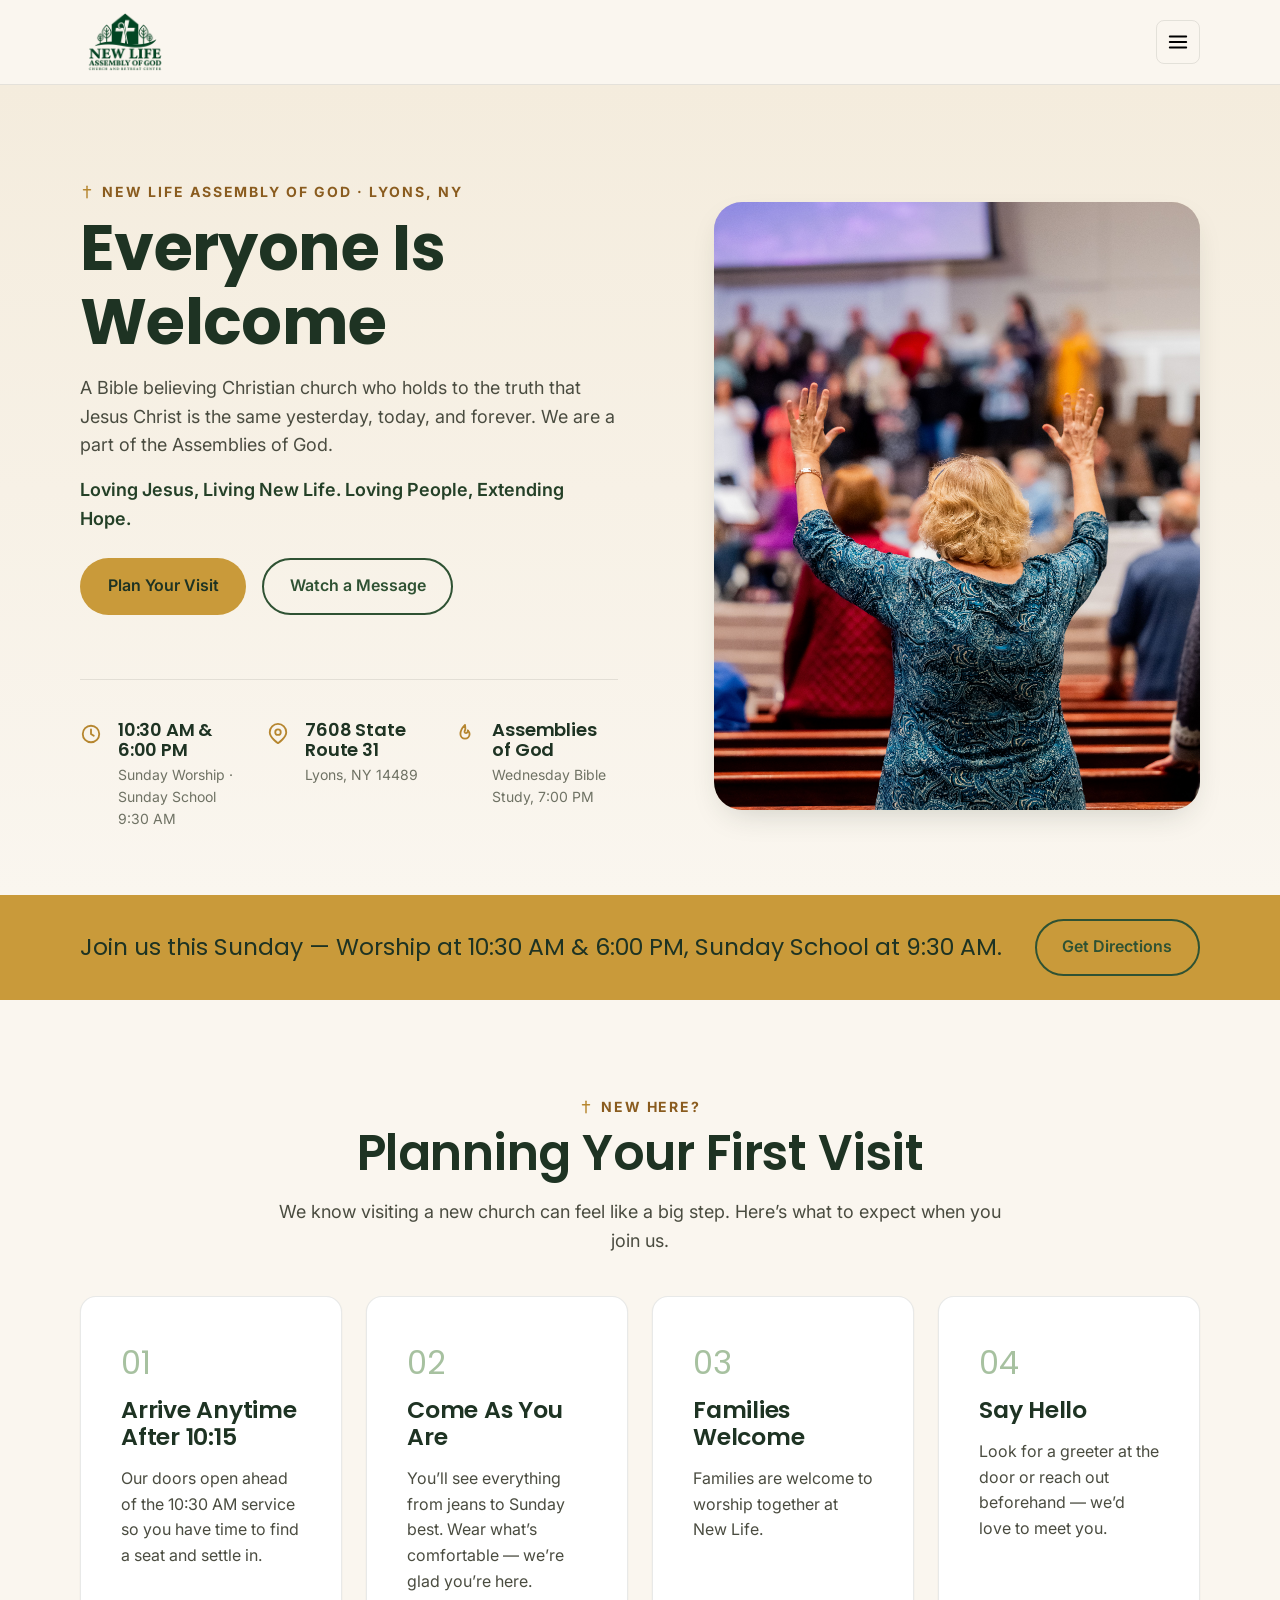
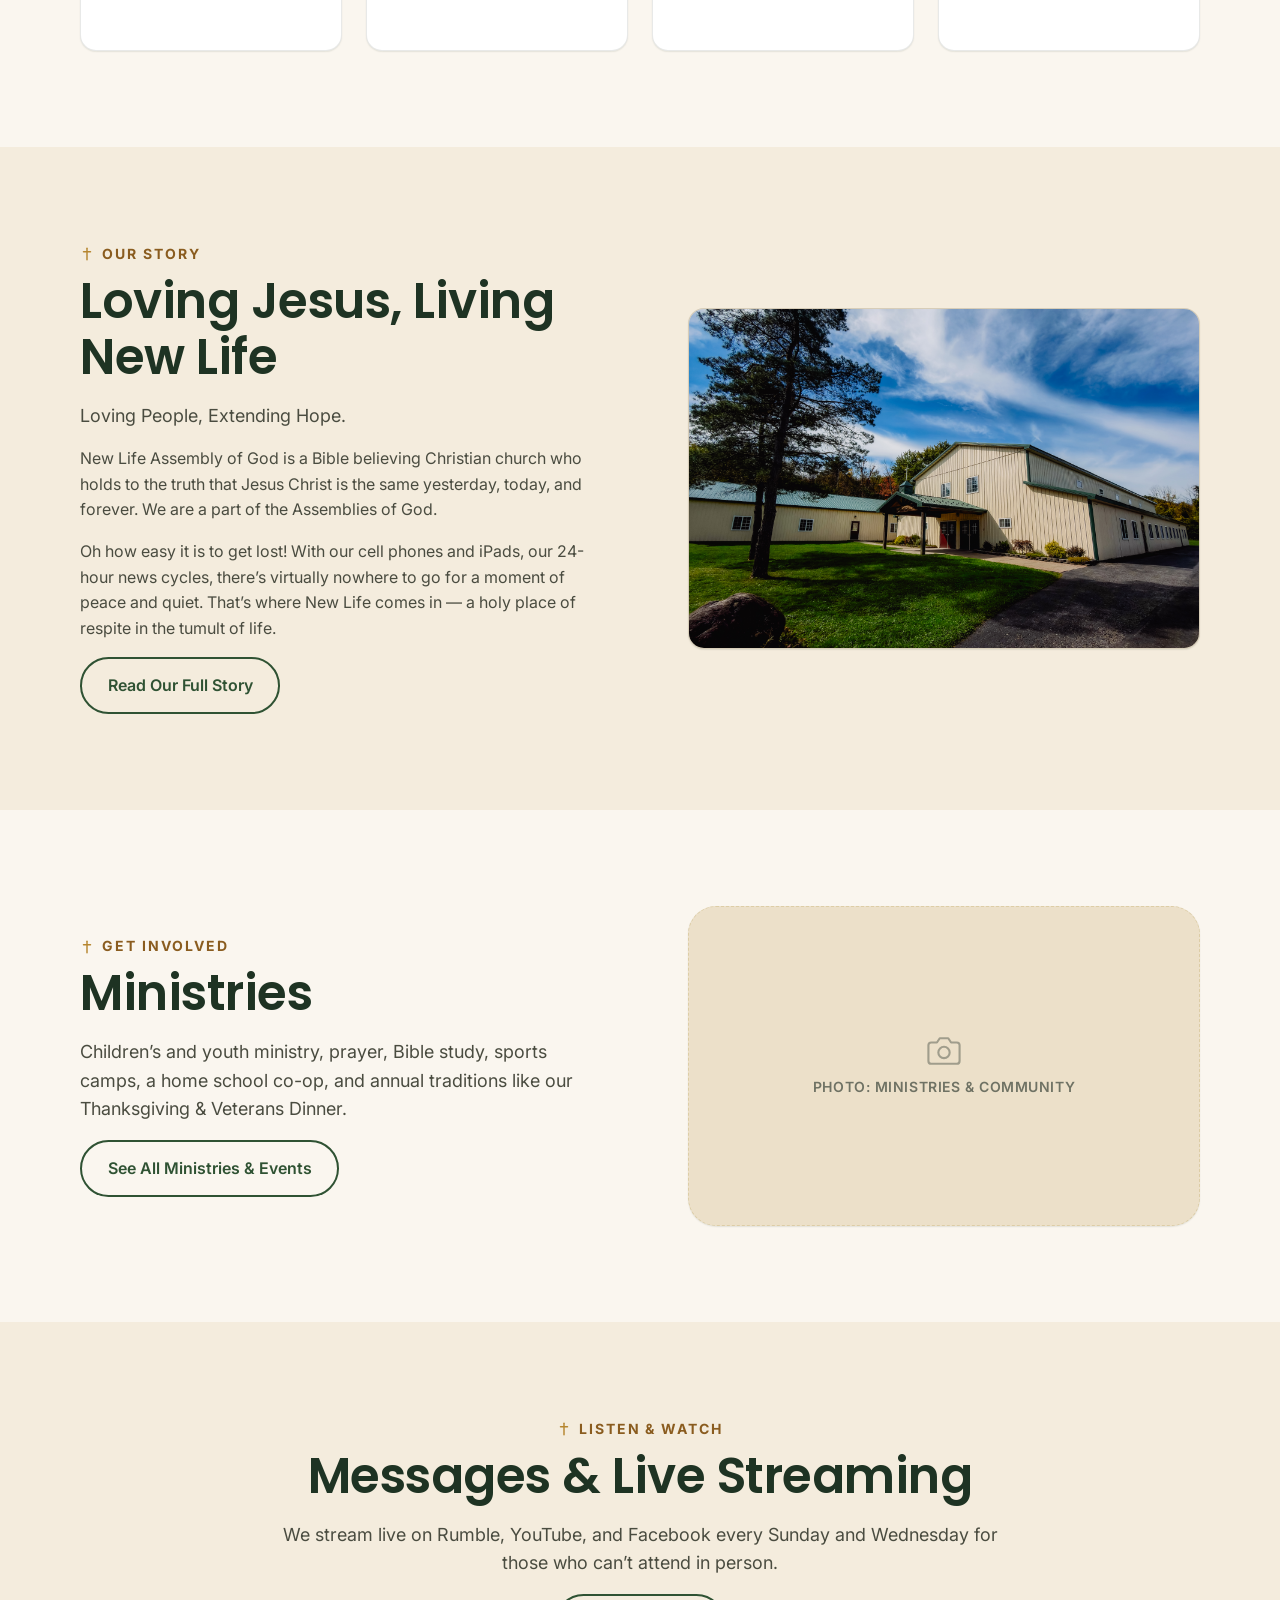
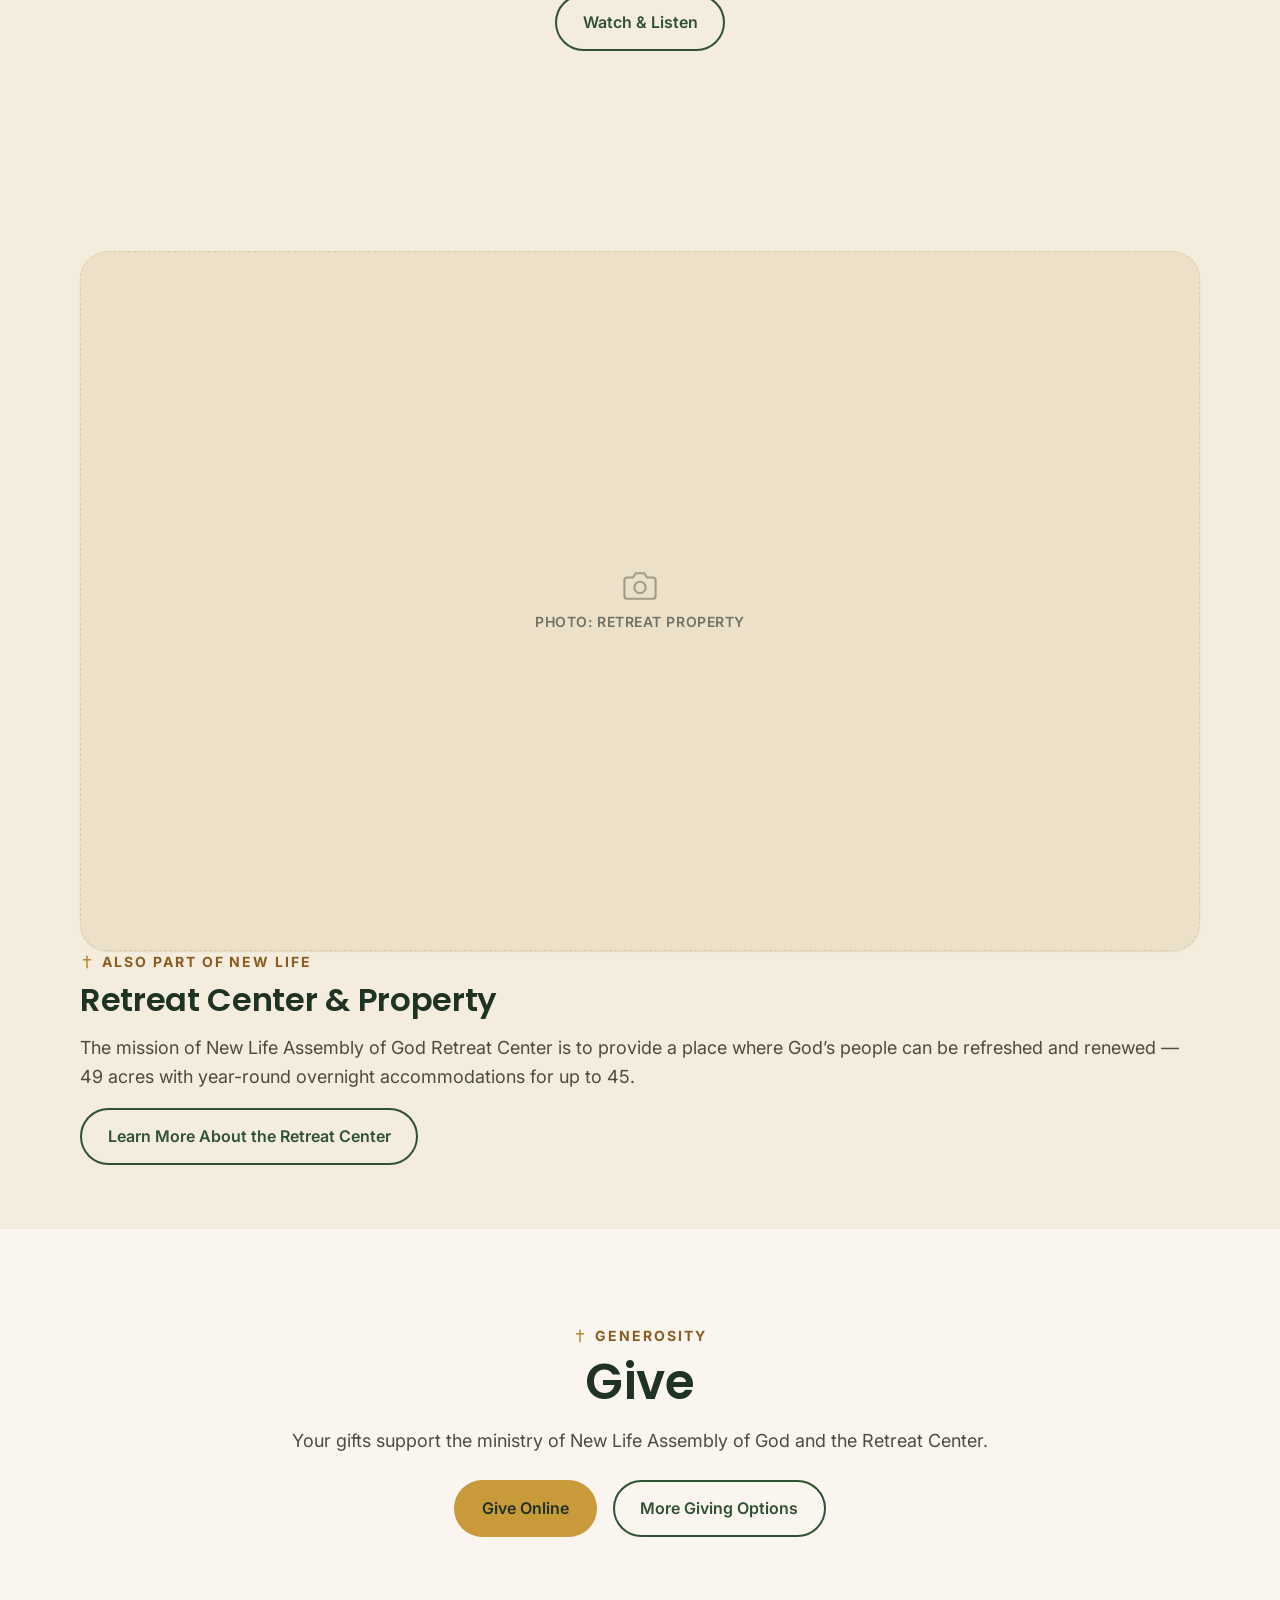
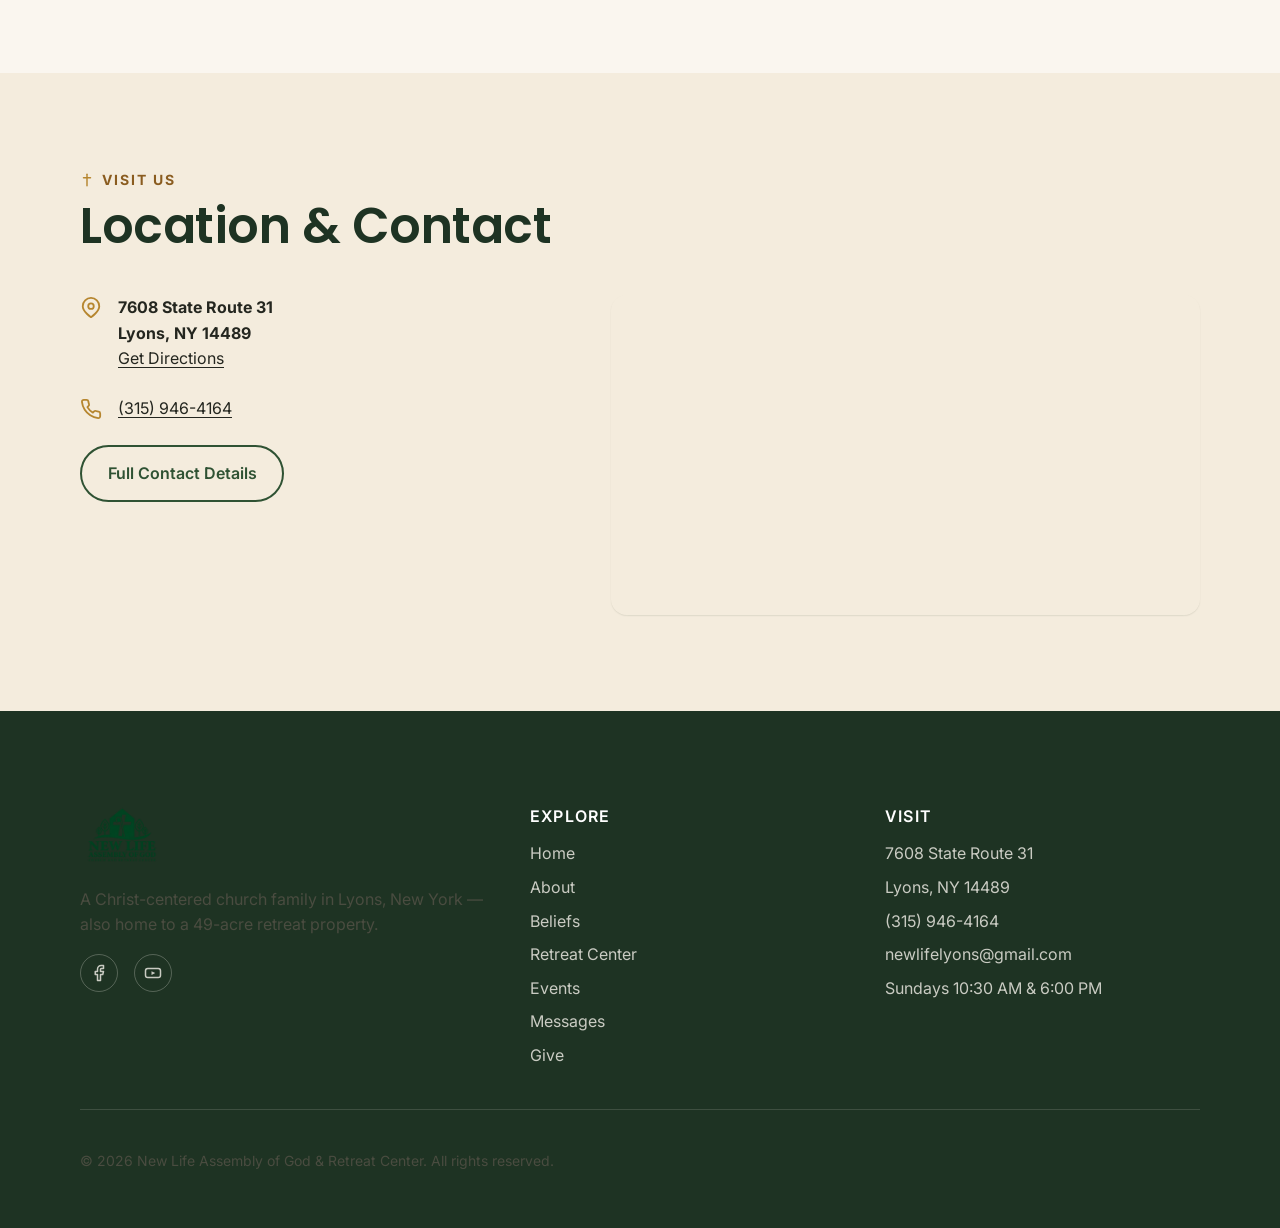
==== commit 16c7fcfa: "Replace homepage story photo Use IMG_0327NLCL.JPG in the Our Story section and remove the low-resolu" ====
--- a/index.html
+++ b/index.html
@@ -179,9 +179,15 @@
         <p>Oh how easy it is to get lost! With our cell phones and iPads, our 24-hour news cycles, there&rsquo;s virtually nowhere to go for a moment of peace and quiet. That&rsquo;s where New Life comes in &mdash; a holy place of respite in the tumult of life.</p>
         <a class="btn btn-outline-dark" href="about.html">Read Our Full Story</a>
       </div>
-      <div>
-        <img class="real-photo" src="assets/img/church-building-exterior.jpg" alt="New Life Assembly of God church building exterior" width="228" height="168">
-        <p class="photo-note">Original site photography &mdash; low resolution. HIGH-RES VERSION NEEDED.</p>
+      <div class="story-photo">
+        <img
+          src="assets/img/IMG_0327NLCL.JPG"
+          alt="New Life Assembly of God church building exterior with steeple and autumn trees"
+          width="6800"
+          height="4533"
+          loading="lazy"
+          decoding="async"
+        >
       </div>
     </div>
   </section>
--- a/assets/css/style.css
+++ b/assets/css/style.css
@@ -724,6 +724,27 @@
   box-shadow: var(--shadow-sm);
   border: 1px solid var(--color-border);
 }
+
+/* Homepage Our Story photo frame */
+.story-photo {
+  position: relative;
+  width: 100%;
+  aspect-ratio: 3 / 2;
+  border-radius: var(--radius-md);
+  overflow: hidden;
+  box-shadow: var(--shadow-sm);
+  border: 1px solid var(--color-border);
+  background: var(--color-cream-200);
+}
+.story-photo > img {
+  position: absolute;
+  inset: 0;
+  width: 100%;
+  height: 100%;
+  object-fit: cover;
+  object-position: center 42%;
+  display: block;
+}
 .avatar-photo {
   width: 140px;
   height: 140px;
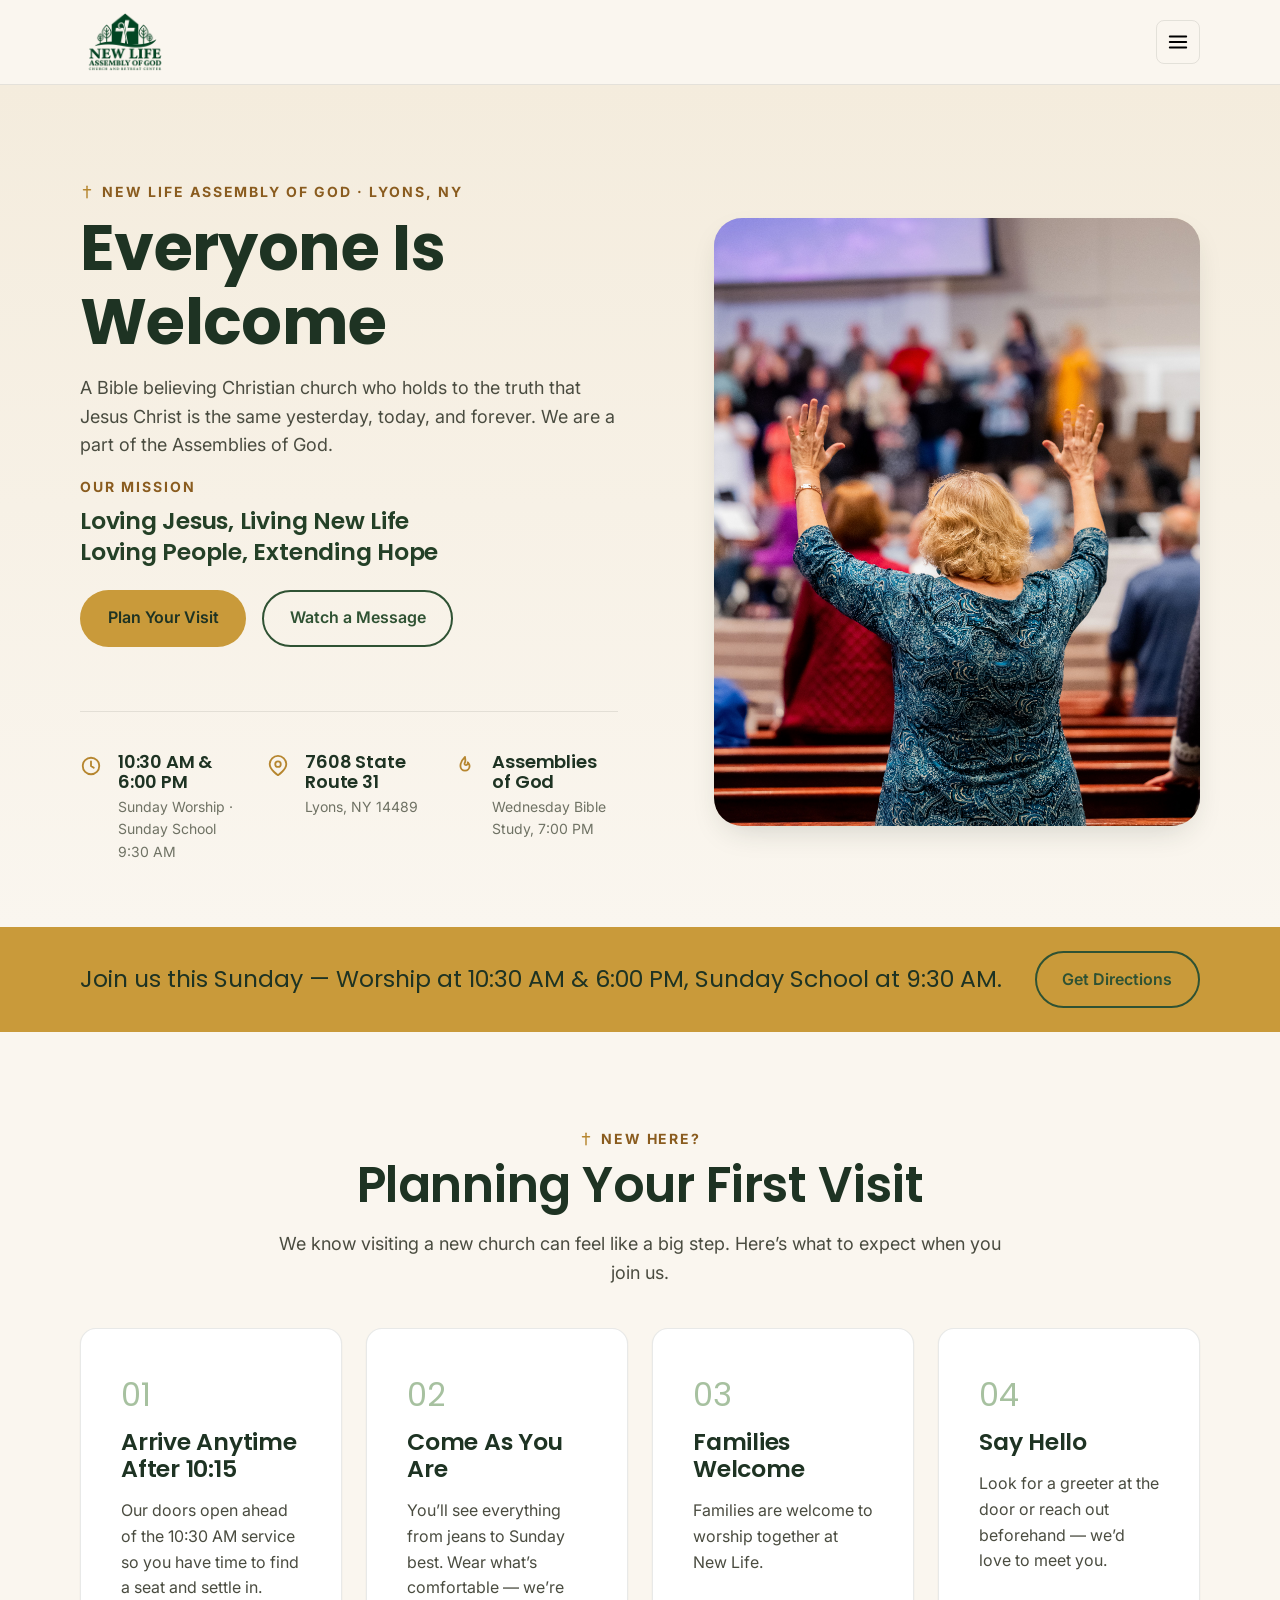
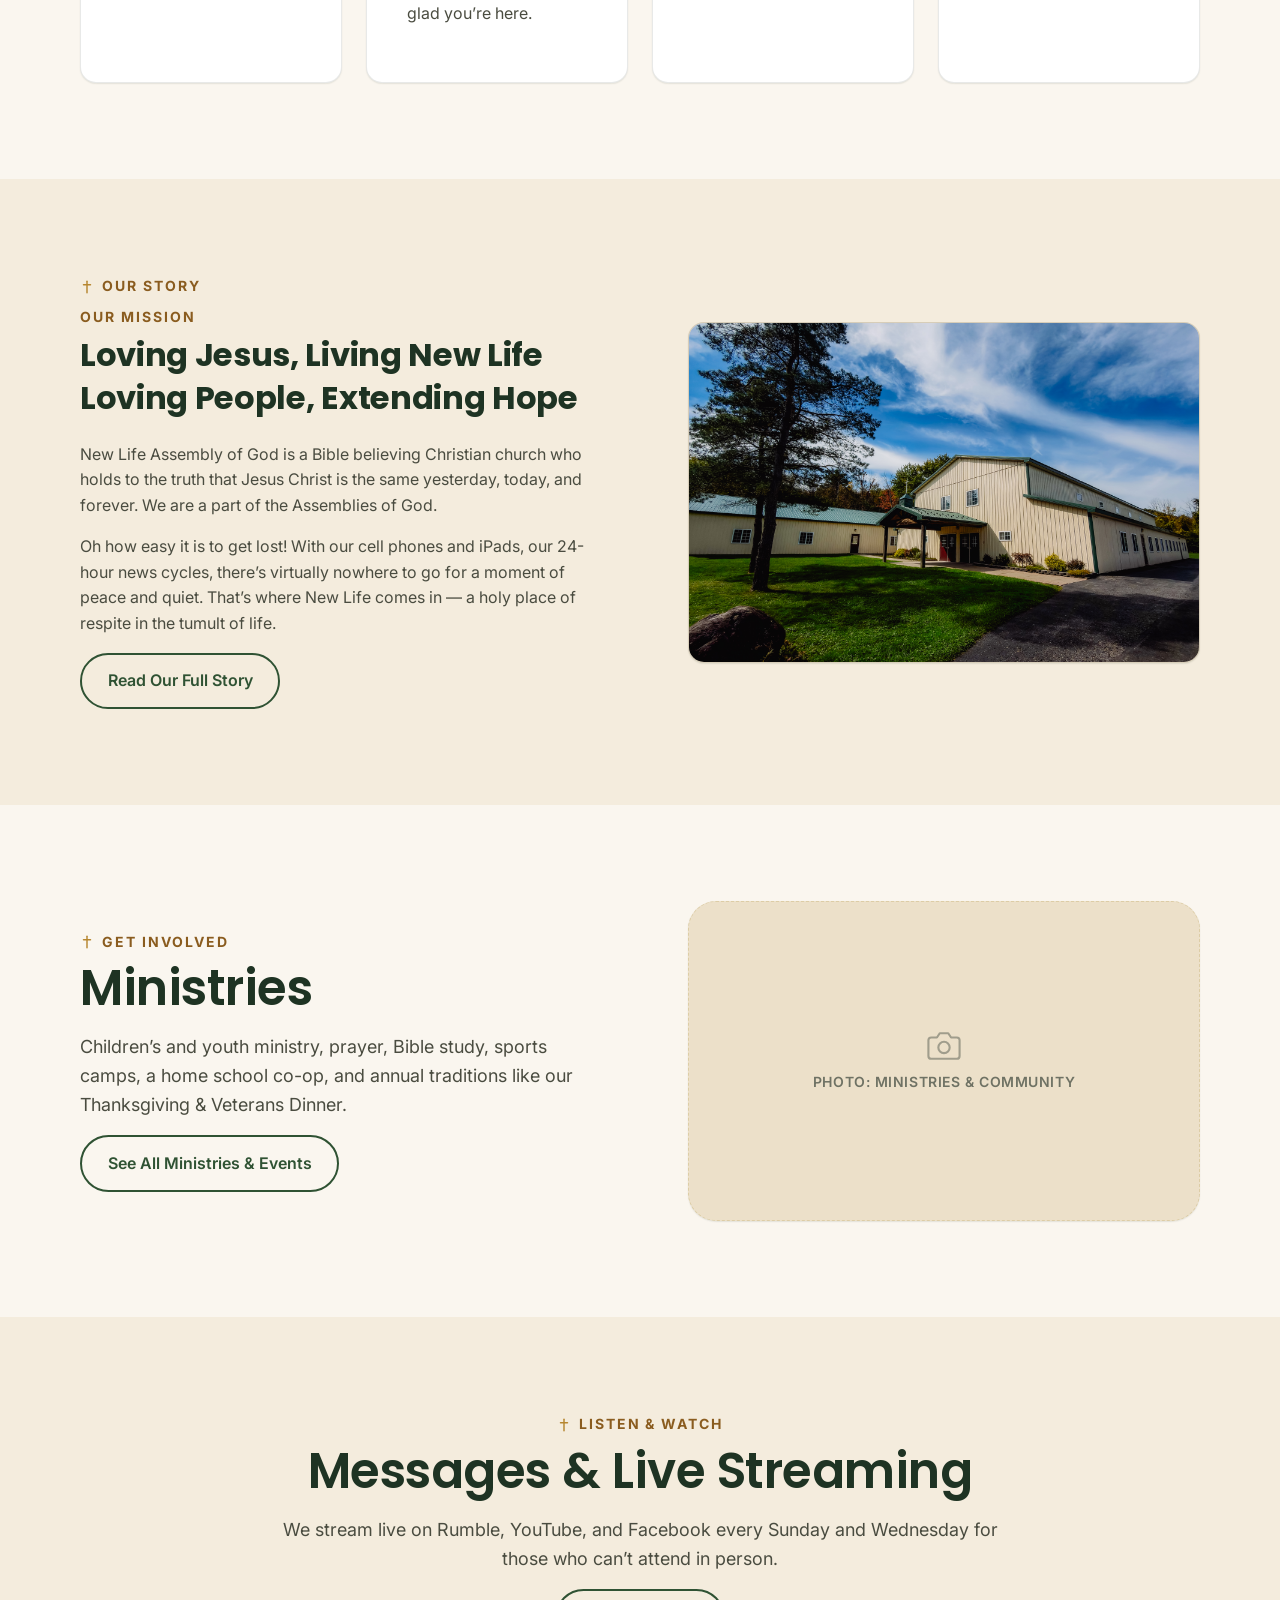
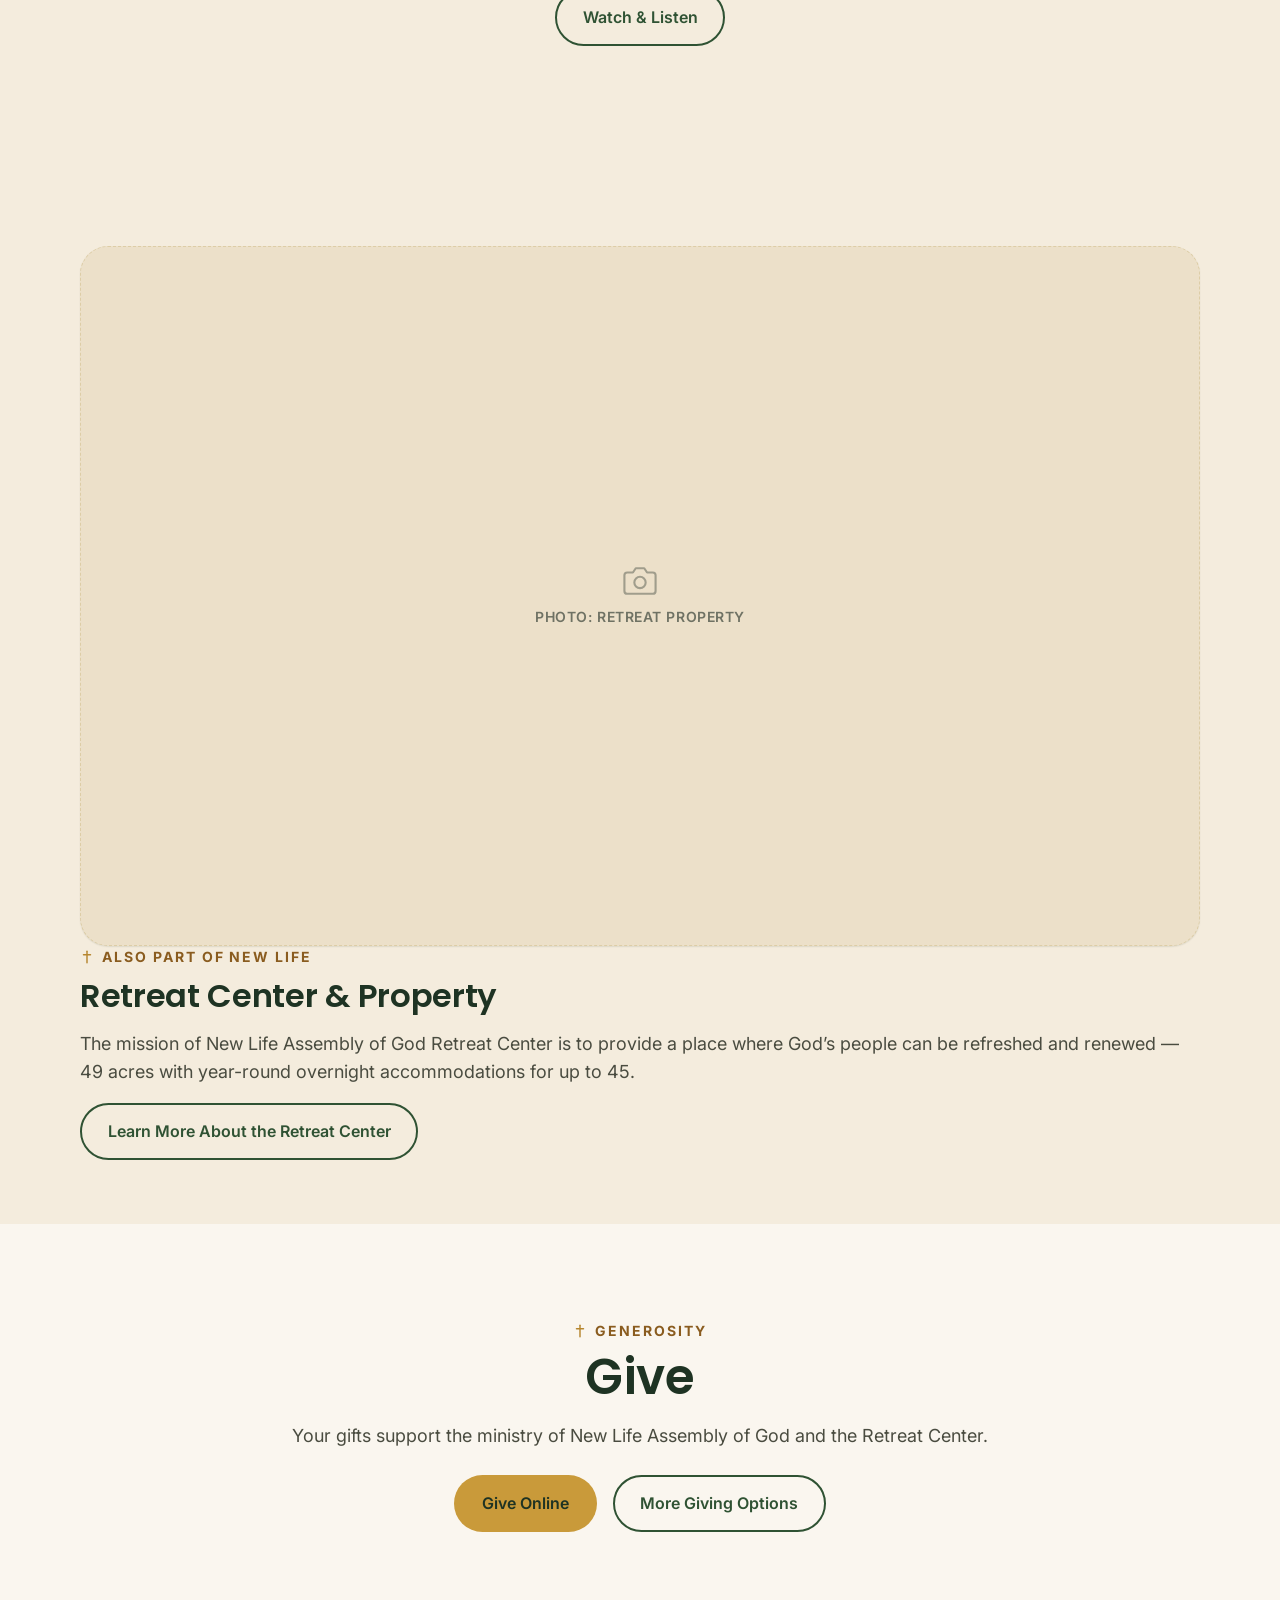
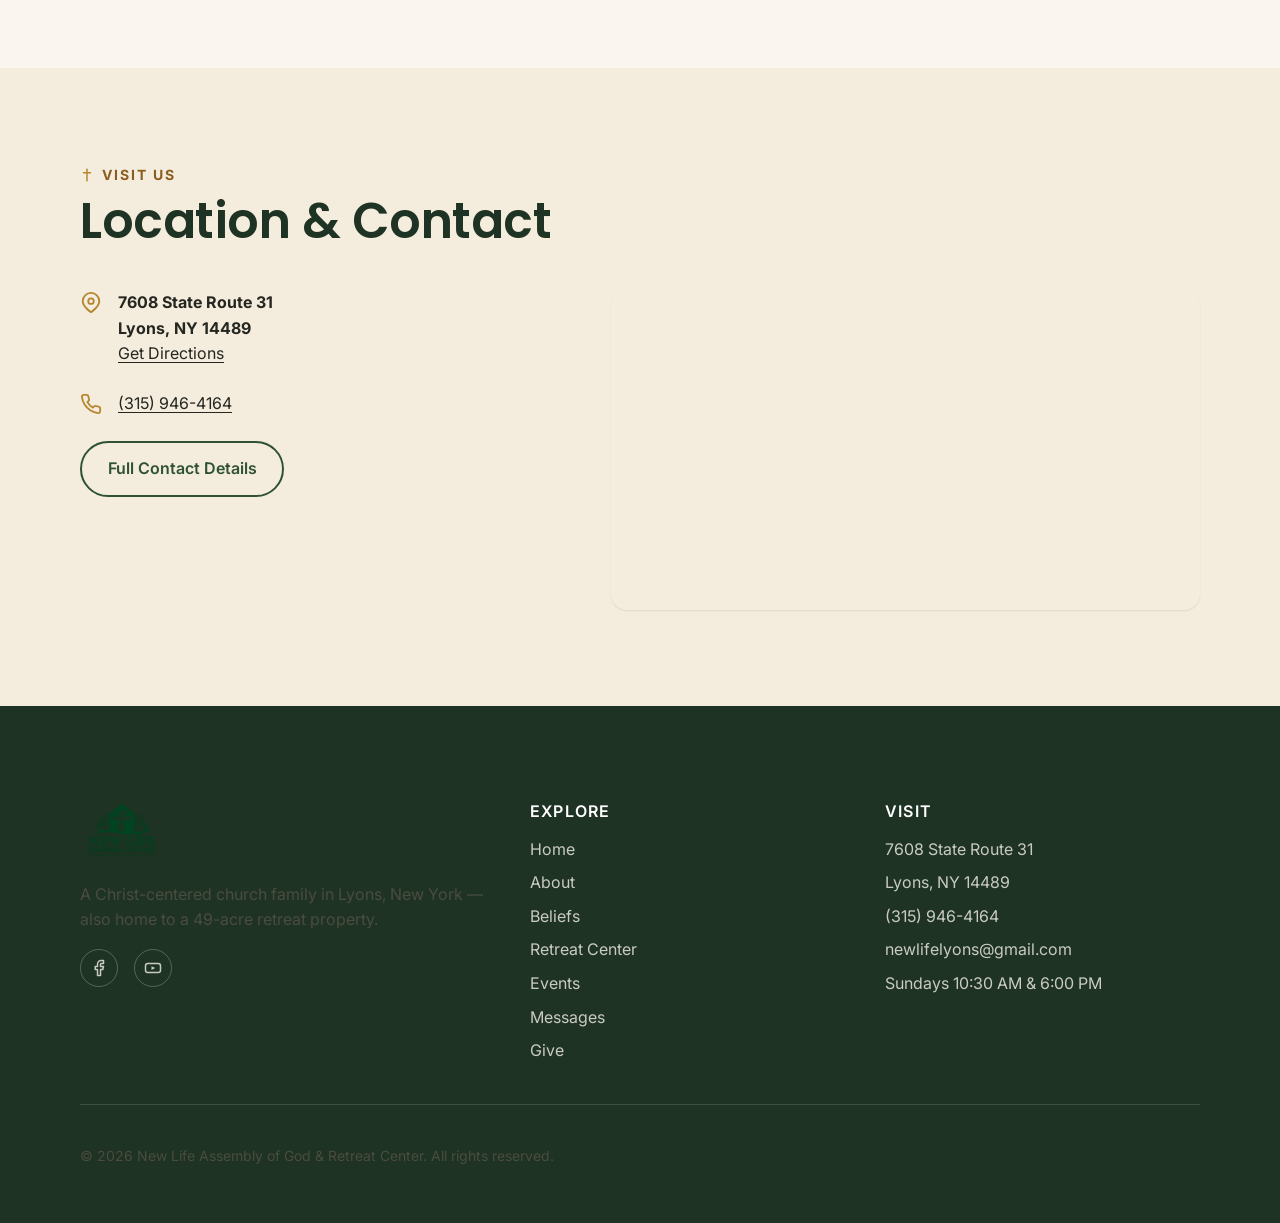
==== commit c693f47a: "Update official New Life mission statement Present the complete two-line mission consistently as one" ====
--- a/index.html
+++ b/index.html
@@ -86,7 +86,13 @@
         </div>
         <h1 id="hero-heading">Everyone Is Welcome</h1>
         <p class="lede">A Bible believing Christian church who holds to the truth that Jesus Christ is the same yesterday, today, and forever. We are a part of the Assemblies of God.</p>
-        <p class="lede" style="font-weight:600; color: var(--color-forest-800);">Loving Jesus, Living New Life. Loving People, Extending Hope.</p>
+        <div class="mission-statement mission-statement-hero">
+          <p class="mission-label">Our Mission</p>
+          <p class="mission-lines">
+            <span>Loving Jesus, Living New Life</span>
+            <span>Loving People, Extending Hope</span>
+          </p>
+        </div>
         <div class="hero-actions">
           <a class="btn btn-primary" href="#visit">Plan Your Visit</a>
           <a class="btn btn-outline-dark" href="messages.html">Watch a Message</a>
@@ -173,8 +179,13 @@
     <div class="container split">
       <div>
         <div class="eyebrow-row"><svg class="cross-icon" aria-hidden="true" viewBox="0 0 24 24" fill="none" stroke="currentColor" stroke-width="2.5" stroke-linecap="round"><path d="M12 2v20"/><path d="M6 8h12"/></svg><p class="eyebrow">Our Story</p></div>
-        <h2>Loving Jesus, Living New Life</h2>
-        <p class="lede">Loving People, Extending Hope.</p>
+        <div class="mission-statement">
+          <p class="mission-label">Our Mission</p>
+          <h2 class="mission-lines">
+            <span>Loving Jesus, Living New Life</span>
+            <span>Loving People, Extending Hope</span>
+          </h2>
+        </div>
         <p>New Life Assembly of God is a Bible believing Christian church who holds to the truth that Jesus Christ is the same yesterday, today, and forever. We are a part of the Assemblies of God.</p>
         <p>Oh how easy it is to get lost! With our cell phones and iPads, our 24-hour news cycles, there&rsquo;s virtually nowhere to go for a moment of peace and quiet. That&rsquo;s where New Life comes in &mdash; a holy place of respite in the tumult of life.</p>
         <a class="btn btn-outline-dark" href="about.html">Read Our Full Story</a>
--- a/assets/css/style.css
+++ b/assets/css/style.css
@@ -144,6 +144,45 @@
 .lede {
   font-size: var(--fs-500);
   color: var(--color-ink-700);
+}
+
+/* Official mission statement — both lines stay one connected unit */
+.mission-statement {
+  margin: 0 0 var(--space-md);
+}
+.mission-statement .mission-label {
+  display: block;
+  font-family: var(--font-body);
+  font-size: var(--fs-300);
+  font-weight: 700;
+  letter-spacing: 0.14em;
+  text-transform: uppercase;
+  color: var(--color-gold-800);
+  margin: 0 0 var(--space-2xs);
+}
+.mission-statement .mission-lines {
+  display: flex;
+  flex-direction: column;
+  gap: 0.12em;
+  margin: 0;
+  font-family: var(--font-display);
+  font-weight: 700;
+  font-size: var(--fs-700);
+  line-height: 1.2;
+  letter-spacing: -0.01em;
+  color: var(--color-forest-900);
+}
+.mission-statement .mission-lines > span {
+  display: block;
+}
+.mission-statement-hero {
+  margin-top: var(--space-sm);
+  margin-bottom: 0;
+}
+.mission-statement-hero .mission-lines {
+  font-size: var(--fs-600);
+  font-weight: 600;
+  color: var(--color-forest-800);
 }
 
 /* --- Buttons --- */
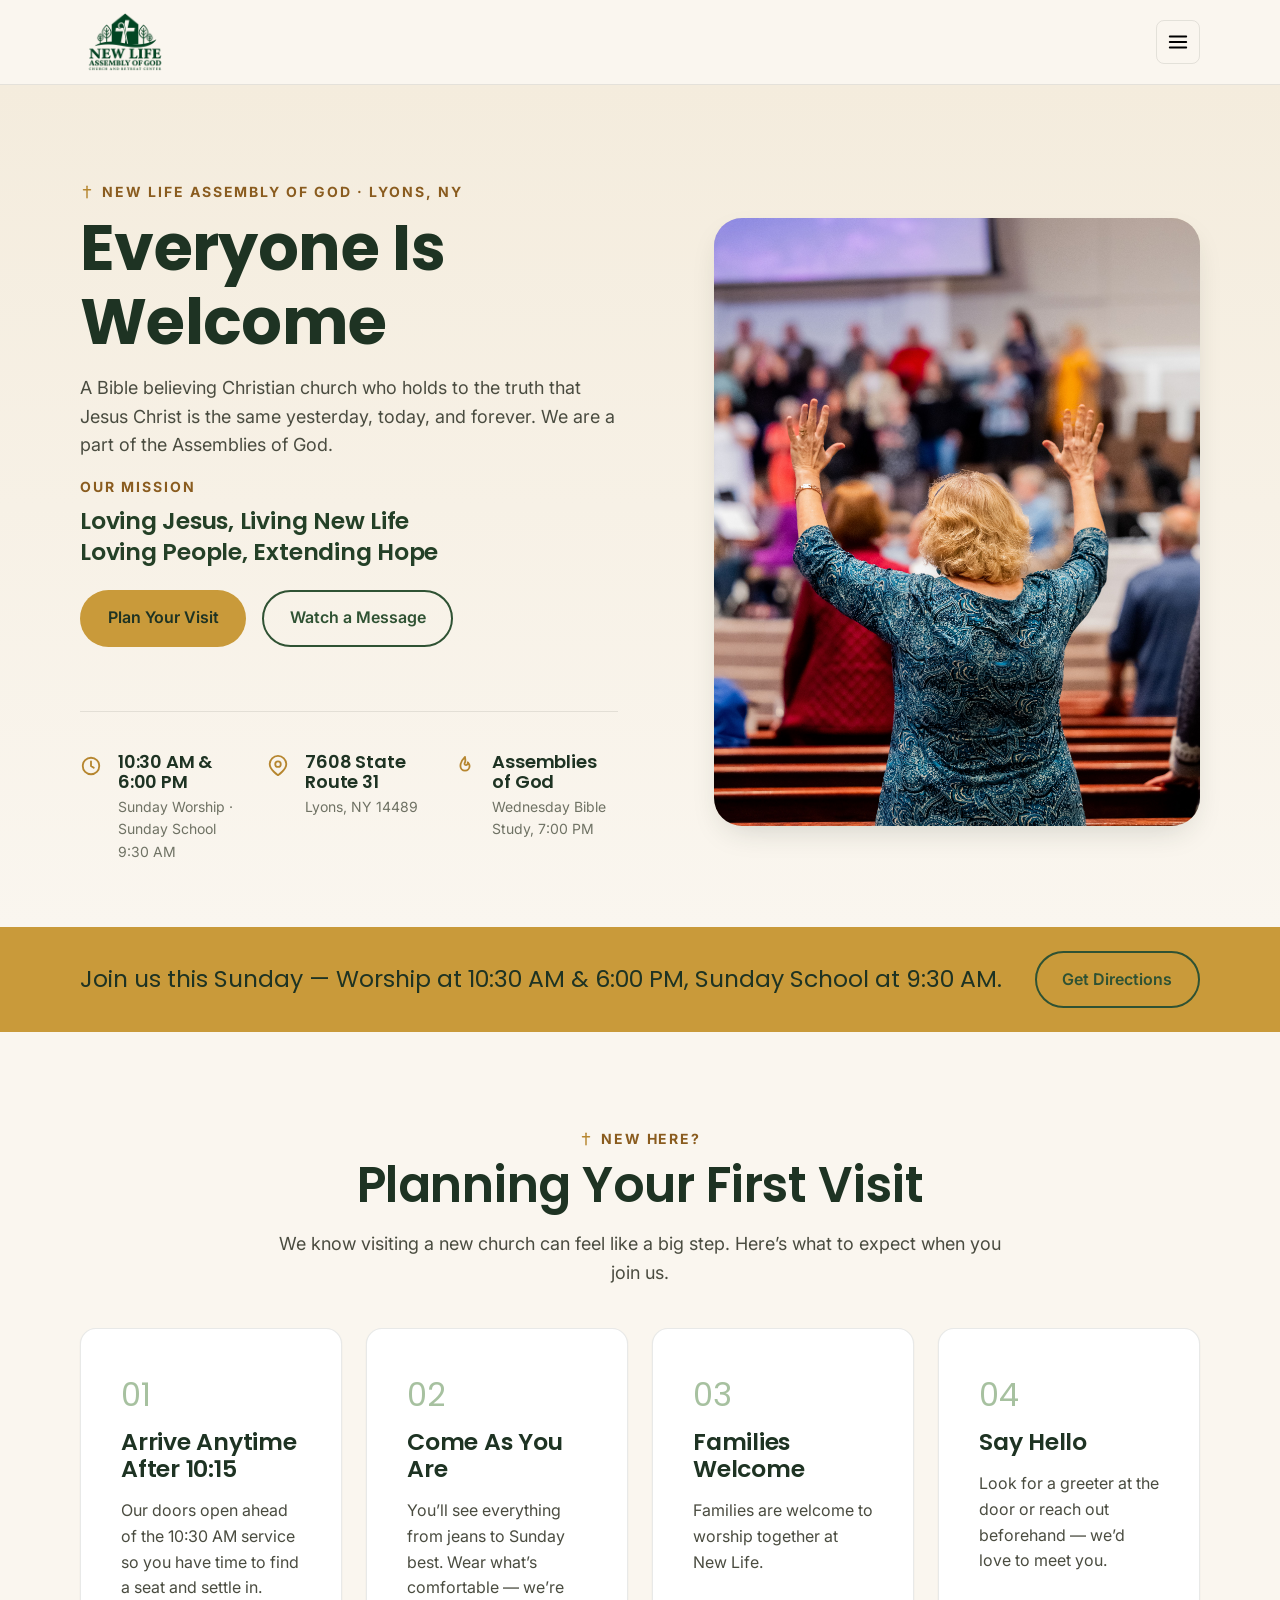
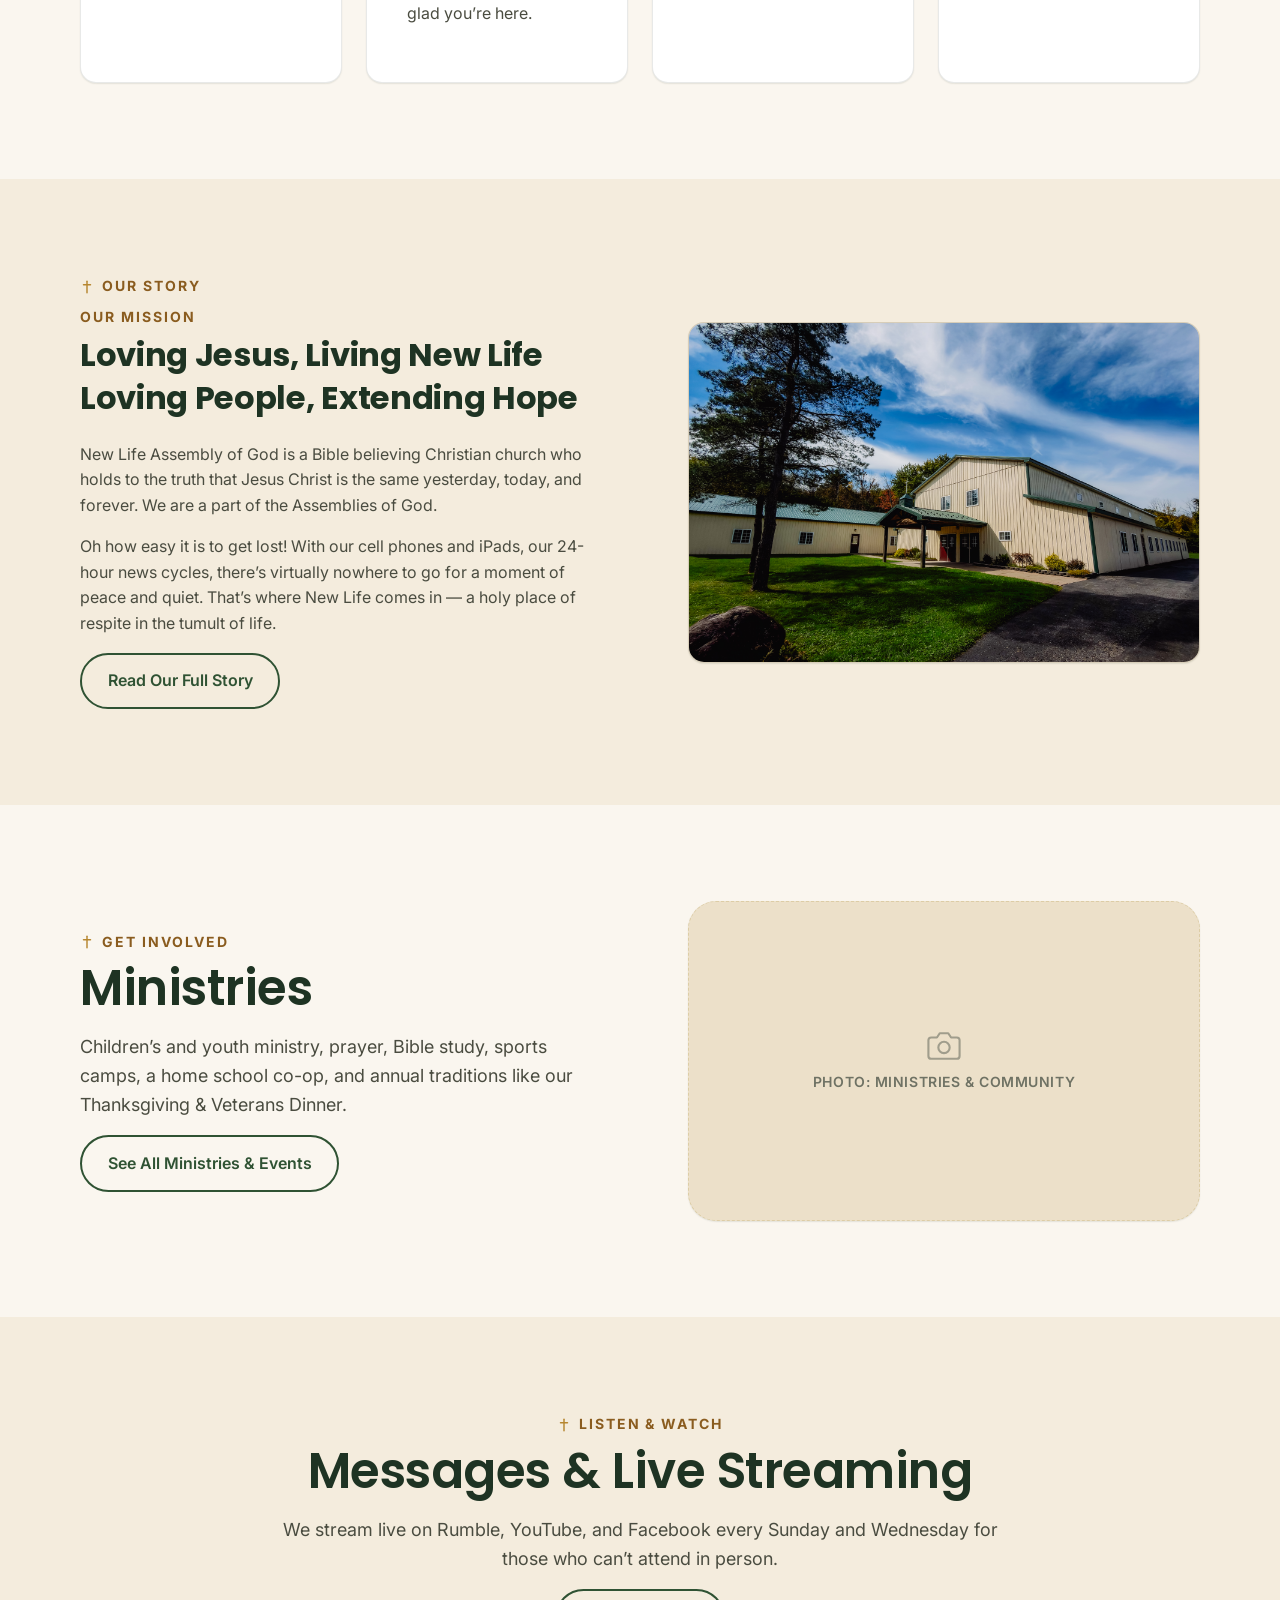
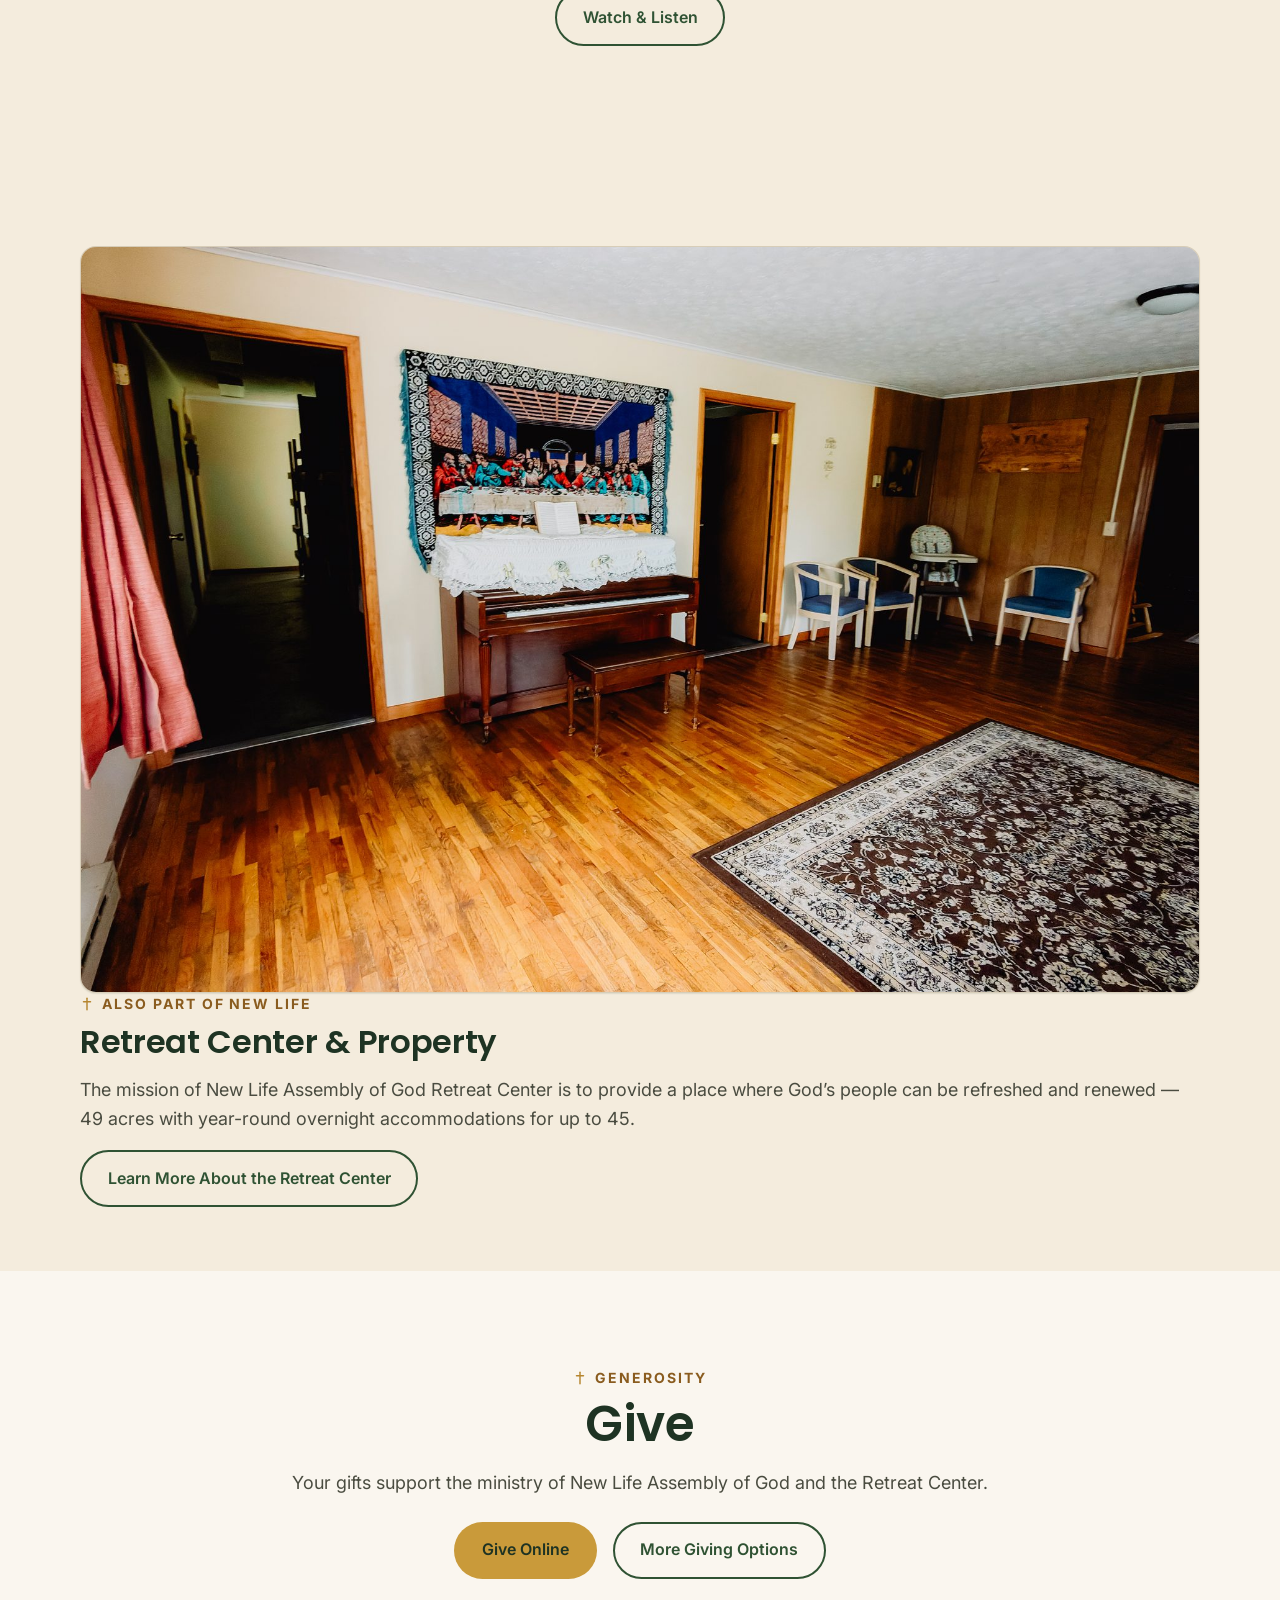
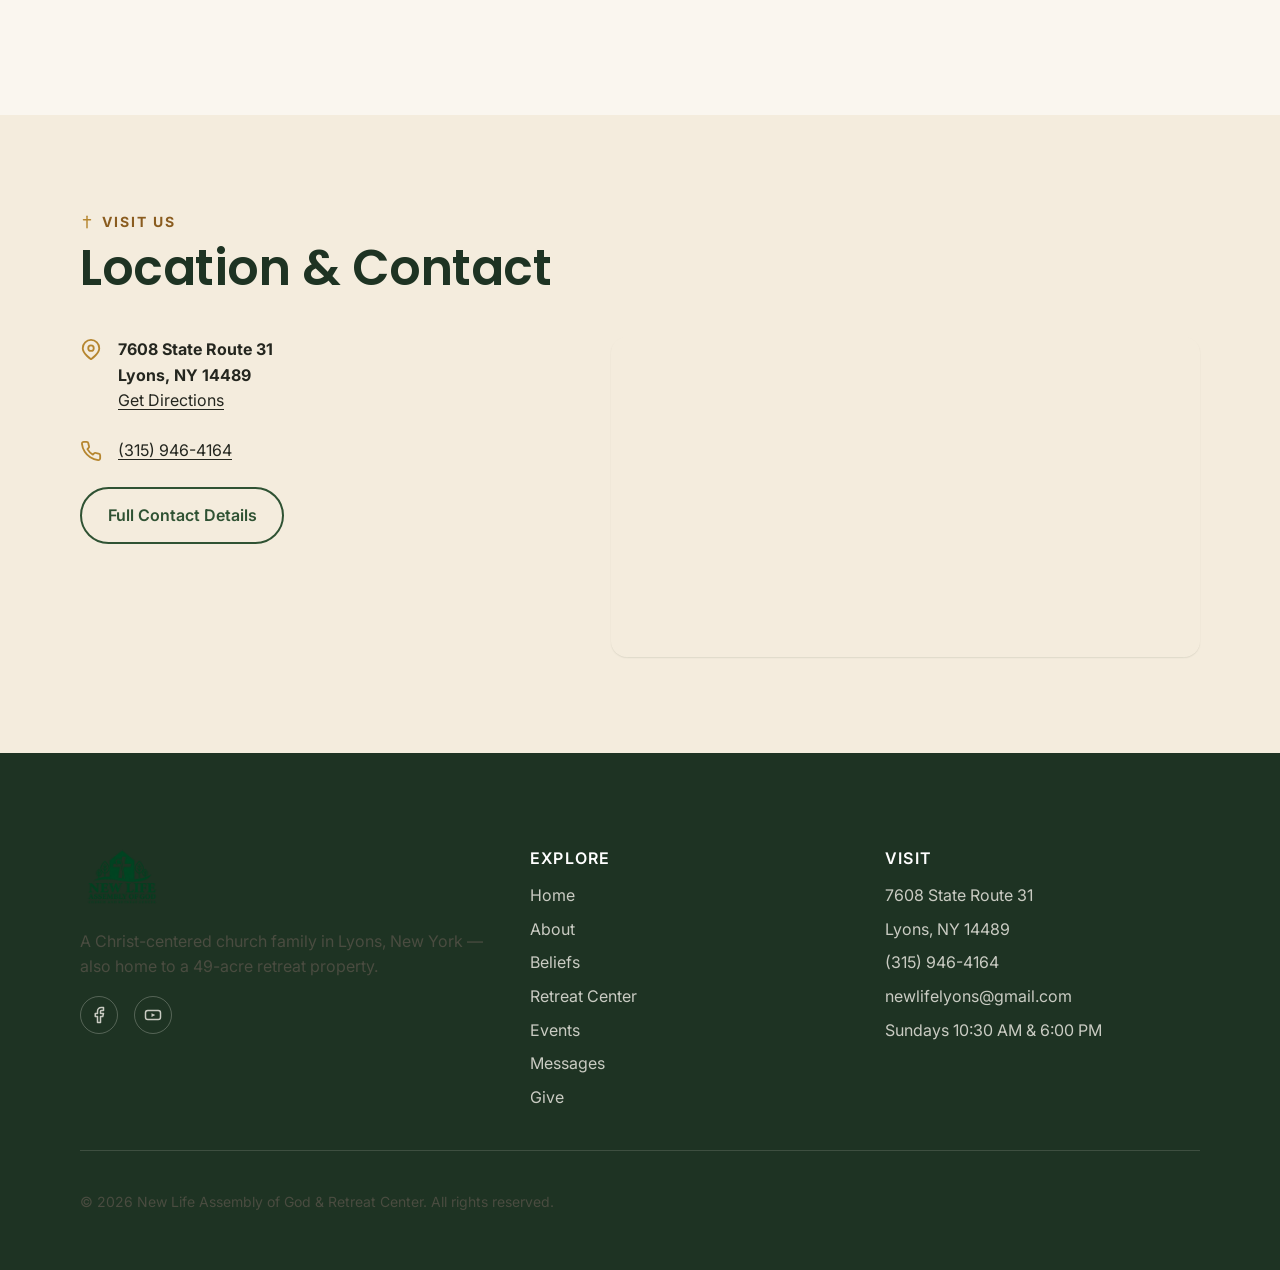
==== commit 8382bad6: "Add Retreat Center photo to homepage section Replace the homepage Retreat Center placeholder with re" ====
--- a/index.html
+++ b/index.html
@@ -231,9 +231,15 @@
 
   <section id="retreat" class="section-soft section-compact">
     <div class="container split-narrow">
-      <div class="photo-slot photo-slot-wide" role="img" aria-label="Placeholder for a photo of the retreat center property — to be replaced with real photography">
-        <svg aria-hidden="true" viewBox="0 0 24 24" fill="none" stroke="currentColor" stroke-width="1.5" stroke-linecap="round" stroke-linejoin="round"><path d="M23 19a2 2 0 0 1-2 2H3a2 2 0 0 1-2-2V8a2 2 0 0 1 2-2h4l2-3h6l2 3h4a2 2 0 0 1 2 2Z"/><circle cx="12" cy="13" r="4"/></svg>
-        <span aria-hidden="true">Photo: Retreat Property</span>
+      <div class="story-photo homepage-retreat-photo">
+        <img
+          src="assets/img/retreat/web/retreatCenter-02.jpg"
+          alt="Outdoor fire pit with chairs near a barn on the New Life Retreat Center grounds"
+          width="1800"
+          height="1200"
+          loading="lazy"
+          decoding="async"
+        >
       </div>
       <div>
         <div class="eyebrow-row"><svg class="cross-icon" aria-hidden="true" viewBox="0 0 24 24" fill="none" stroke="currentColor" stroke-width="2.5" stroke-linecap="round"><path d="M12 2v20"/><path d="M6 8h12"/></svg><p class="eyebrow">Also Part of New Life</p></div>
--- a/assets/css/style.css
+++ b/assets/css/style.css
@@ -784,6 +784,9 @@
   object-position: center 42%;
   display: block;
 }
+.homepage-retreat-photo > img {
+  object-position: center 58%;
+}
 .avatar-photo {
   width: 140px;
   height: 140px;
@@ -979,3 +982,166 @@
 }
 .policy-return p { margin: 0; }
 .policy-return .btn { align-self: flex-start; }
+
+/* =========================================================
+   Retreat Center photo collage + lightbox
+   ========================================================= */
+.retreat-gallery-section {
+  background: var(--color-cream-50);
+}
+.retreat-collage {
+  display: grid;
+  gap: var(--space-sm);
+  grid-template-columns: 1fr;
+}
+.retreat-collage-item {
+  position: relative;
+  display: block;
+  width: 100%;
+  min-width: 0;
+  padding: 0;
+  margin: 0;
+  border: 0;
+  border-radius: var(--radius-md);
+  overflow: hidden;
+  background: var(--color-cream-200);
+  cursor: zoom-in;
+  aspect-ratio: 3 / 2;
+  box-shadow: var(--shadow-sm);
+}
+.retreat-collage-item img {
+  width: 100%;
+  height: 100%;
+  object-fit: cover;
+  object-position: center;
+  display: block;
+  transition: transform 280ms ease;
+}
+.retreat-collage-item:hover img,
+.retreat-collage-item:focus-visible img {
+  transform: scale(1.03);
+}
+.retreat-collage-item:focus-visible {
+  outline: 3px solid var(--color-gold-500);
+  outline-offset: 3px;
+}
+.retreat-collage-item[data-lightbox-index="1"] img { object-position: center 60%; }
+.retreat-collage-item[data-lightbox-index="2"] img { object-position: center 55%; }
+.retreat-collage-item[data-lightbox-index="6"] img { object-position: center 40%; }
+.retreat-collage-item[data-lightbox-index="7"] img { object-position: center 45%; }
+
+/* Tablet: two columns, hero/wide full-width */
+@media (min-width: 700px) {
+  .retreat-collage {
+    grid-template-columns: repeat(2, minmax(0, 1fr));
+    gap: var(--space-md);
+  }
+  .retreat-collage-hero,
+  .retreat-collage-wide {
+    grid-column: 1 / -1;
+    aspect-ratio: 2 / 1;
+  }
+}
+
+/* Desktop: editorial mosaic */
+@media (min-width: 1024px) {
+  .retreat-collage {
+    grid-template-columns: repeat(6, minmax(0, 1fr));
+    grid-template-areas:
+      "hero hero hero hero fire fire"
+      "hero hero hero hero lounge lounge"
+      "dining dining rec rec kitchen kitchen"
+      "gym gym gym gym volley volley"
+      "bunk1 bunk1 bunk1 bunk2 bunk2 bunk2";
+    gap: var(--space-md);
+  }
+  .retreat-collage-hero { grid-area: hero; aspect-ratio: auto; height: 100%; min-height: 0; }
+  .retreat-collage-item:nth-child(2) { grid-area: fire; }
+  .retreat-collage-item:nth-child(3) { grid-area: lounge; }
+  .retreat-collage-item:nth-child(4) { grid-area: dining; }
+  .retreat-collage-item:nth-child(5) { grid-area: rec; }
+  .retreat-collage-item:nth-child(6) { grid-area: kitchen; }
+  .retreat-collage-wide { grid-area: gym; aspect-ratio: 16 / 9; }
+  .retreat-collage-item:nth-child(8) { grid-area: volley; }
+  .retreat-collage-item:nth-child(9) { grid-area: bunk1; }
+  .retreat-collage-item:nth-child(10) { grid-area: bunk2; }
+}
+
+.lightbox[hidden] { display: none; }
+.lightbox {
+  position: fixed;
+  inset: 0;
+  z-index: 2000;
+  display: flex;
+  align-items: center;
+  justify-content: center;
+  padding: var(--space-md);
+}
+.lightbox-backdrop {
+  position: absolute;
+  inset: 0;
+  background: rgba(30, 51, 35, 0.82);
+}
+.lightbox-dialog {
+  position: relative;
+  z-index: 1;
+  width: min(1100px, 100%);
+  max-height: calc(100vh - 2rem);
+  display: flex;
+  align-items: center;
+  justify-content: center;
+}
+.lightbox-figure {
+  margin: 0;
+  width: 100%;
+  text-align: center;
+}
+.lightbox-figure img {
+  max-width: 100%;
+  max-height: calc(100vh - 7rem);
+  width: auto;
+  height: auto;
+  margin-inline: auto;
+  border-radius: var(--radius-md);
+  box-shadow: var(--shadow-lg);
+  background: var(--color-cream-100);
+}
+.lightbox-figure figcaption {
+  color: rgba(250, 246, 239, 0.9);
+  margin-top: var(--space-sm);
+  font-size: var(--fs-300);
+}
+.lightbox-close,
+.lightbox-nav {
+  position: absolute;
+  border: 0;
+  background: rgba(250, 246, 239, 0.92);
+  color: var(--color-forest-900);
+  cursor: pointer;
+  border-radius: 999px;
+  box-shadow: var(--shadow-sm);
+}
+.lightbox-close {
+  top: 0.5rem;
+  right: 0.5rem;
+  width: 44px;
+  height: 44px;
+  font-size: 1.75rem;
+  line-height: 1;
+  z-index: 2;
+}
+.lightbox-nav {
+  top: 50%;
+  transform: translateY(-50%);
+  width: 44px;
+  height: 44px;
+  font-size: 1.25rem;
+}
+.lightbox-prev { left: 0.25rem; }
+.lightbox-next { right: 0.25rem; }
+@media (max-width: 699px) {
+  .lightbox-prev { left: 0; }
+  .lightbox-next { right: 0; }
+  .lightbox-dialog { padding-inline: 2.5rem; }
+}
+body.lightbox-open { overflow: hidden; }
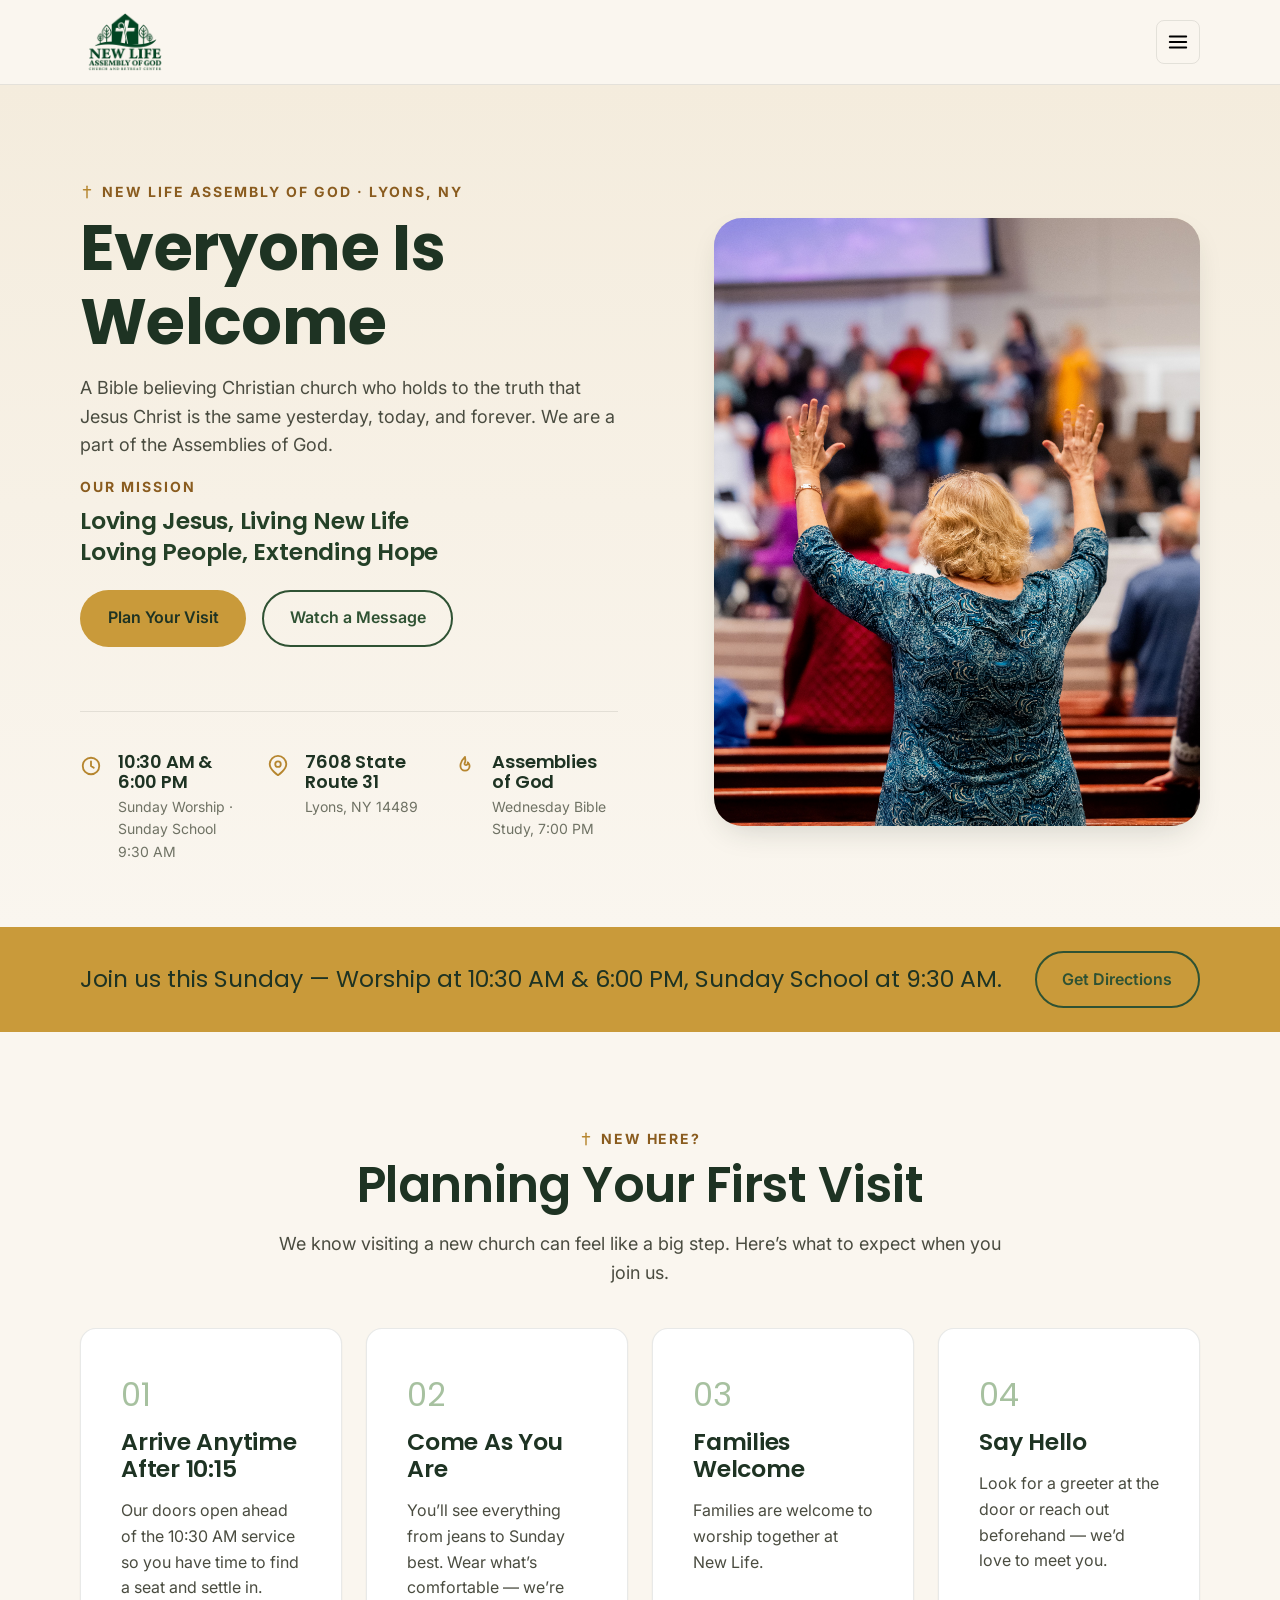
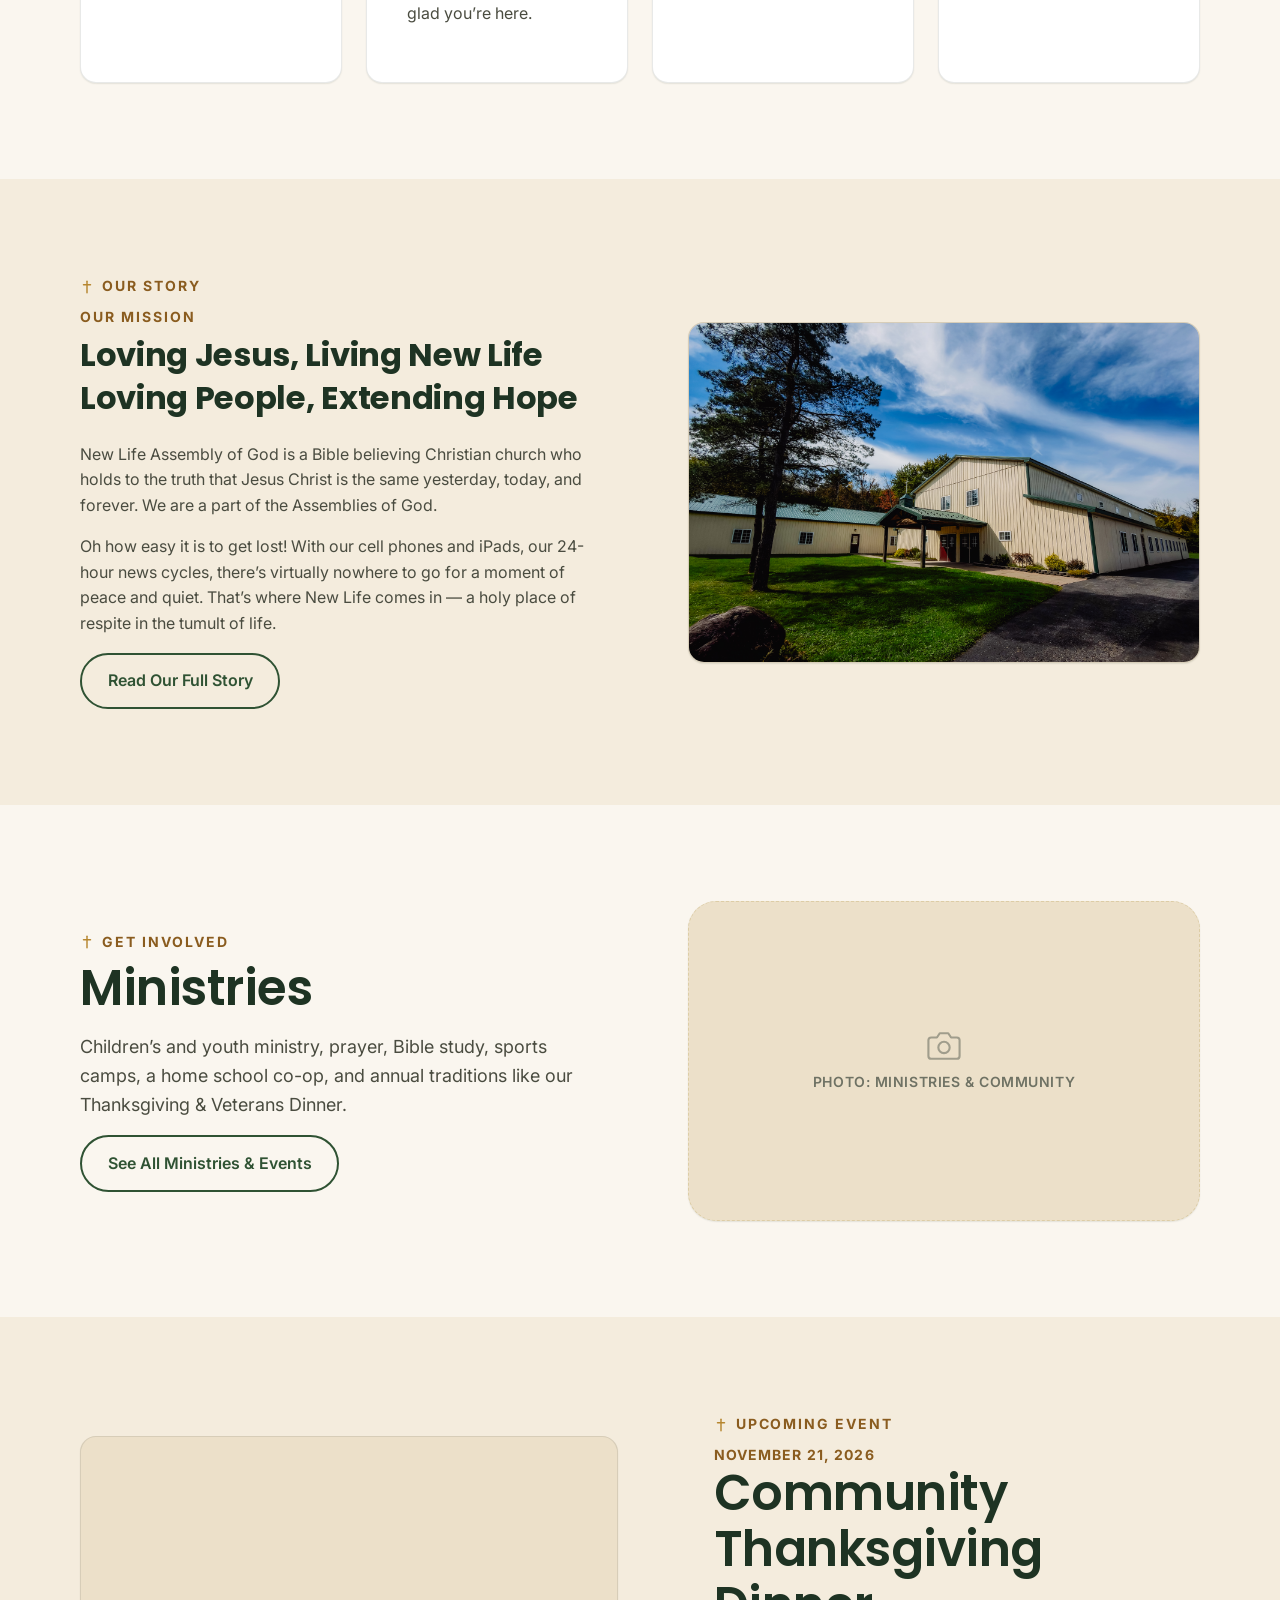
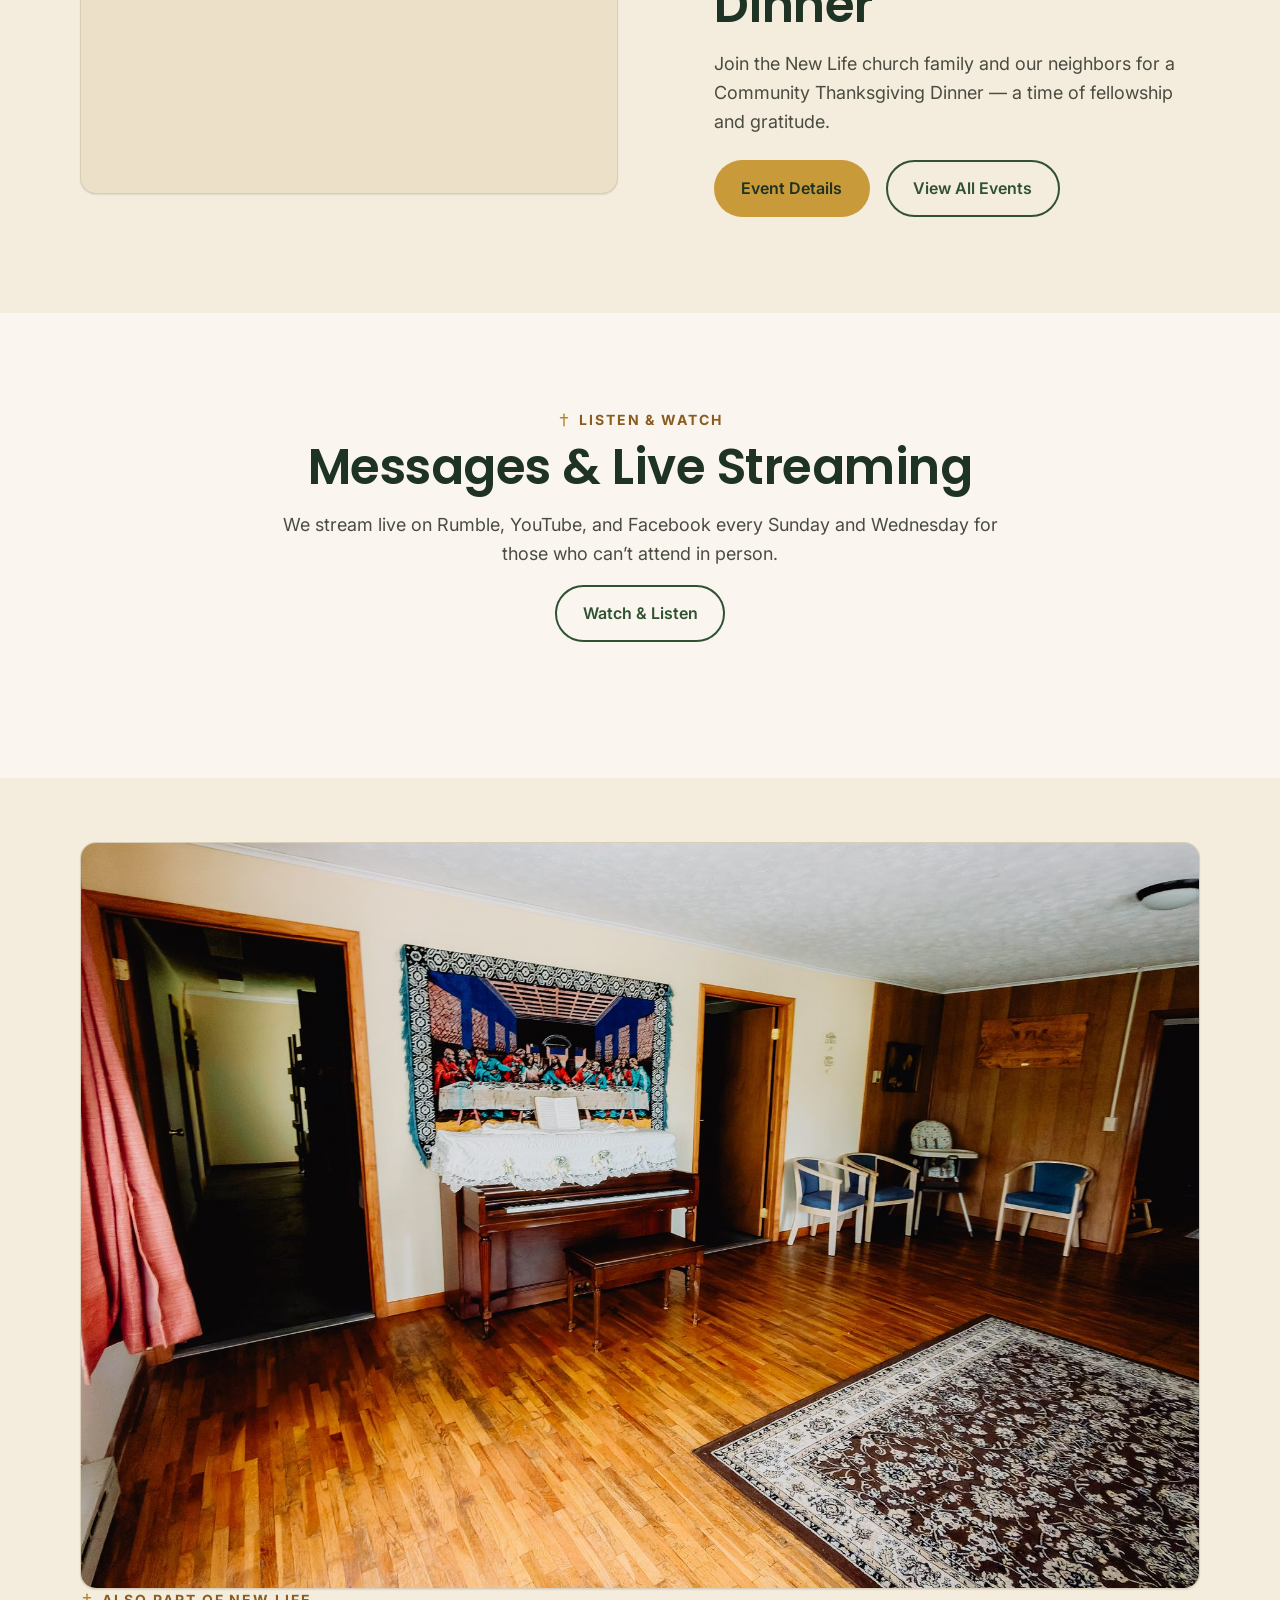
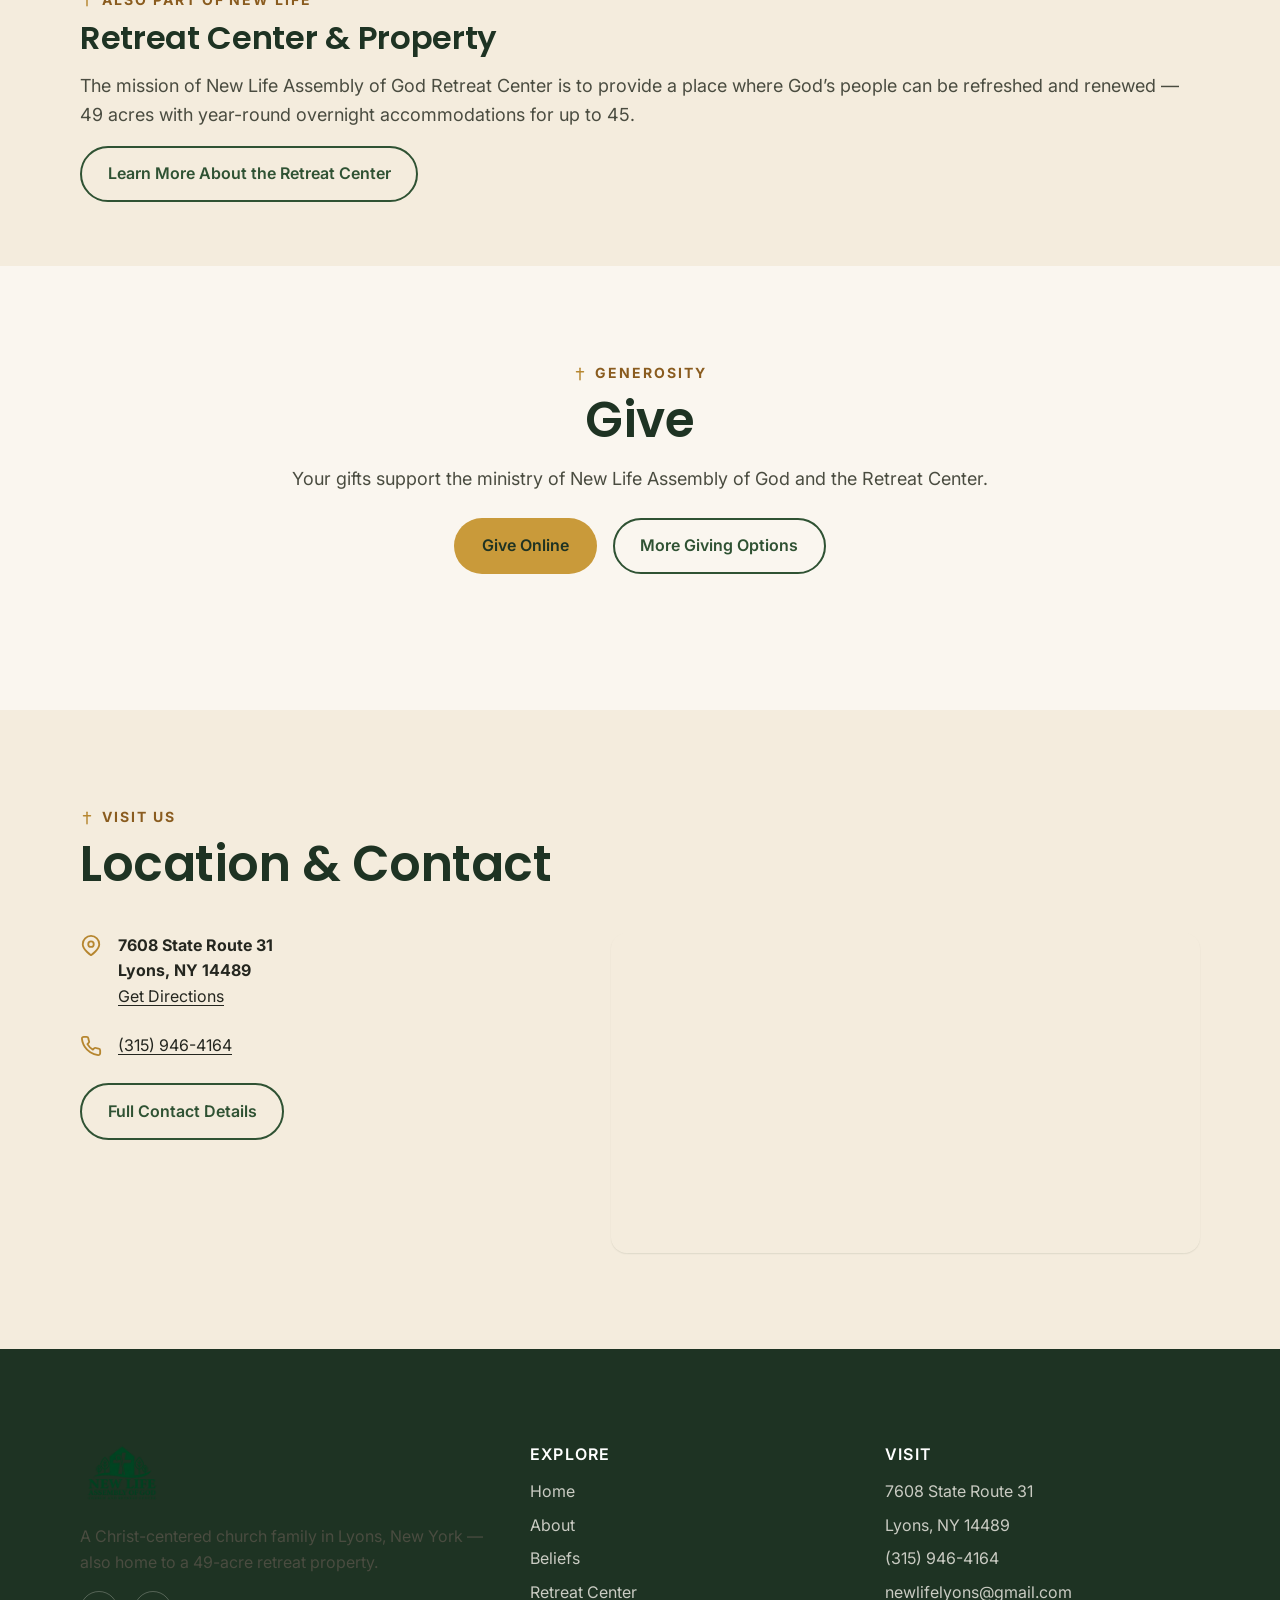
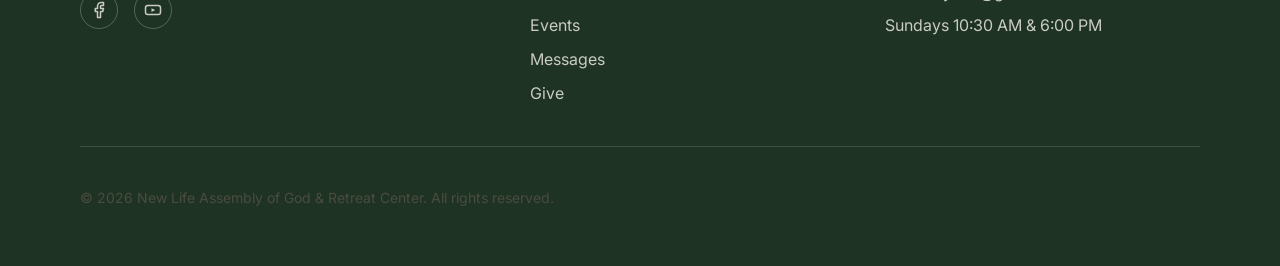
==== commit 41e41bc6: "Build 2026 church events calendar Add a year-and-month Events structure with featured Thanksgiving a" ====
--- a/index.html
+++ b/index.html
@@ -218,7 +218,32 @@
     </div>
   </section>
 
-  <section id="messages" class="section-alt">
+  <section id="upcoming-events" class="section-alt">
+    <div class="container homepage-event-feature">
+      <div class="story-photo homepage-thanksgiving-photo">
+        <img
+          src="assets/img/events/web/thanksGiving.jpg"
+          alt="New Life Assembly of God church with a Community Thanksgiving Dinner banner for November 21st"
+          width="1800"
+          height="1285"
+          loading="lazy"
+          decoding="async"
+        >
+      </div>
+      <div>
+        <div class="eyebrow-row"><svg class="cross-icon" aria-hidden="true" viewBox="0 0 24 24" fill="none" stroke="currentColor" stroke-width="2.5" stroke-linecap="round"><path d="M12 2v20"/><path d="M6 8h12"/></svg><p class="eyebrow">Upcoming Event</p></div>
+        <p class="event-date-label">November 21, 2026</p>
+        <h2>Community Thanksgiving Dinner</h2>
+        <p class="lede">Join the New Life church family and our neighbors for a Community Thanksgiving Dinner &mdash; a time of fellowship and gratitude.</p>
+        <div class="homepage-event-actions">
+          <a class="btn btn-primary" href="events.html#2026-november">Event Details</a>
+          <a class="btn btn-outline-dark" href="events.html">View All Events</a>
+        </div>
+      </div>
+    </div>
+  </section>
+
+  <section id="messages">
     <div class="container">
       <div class="section-head center">
         <div class="eyebrow-row" style="justify-content:center;"><svg class="cross-icon" aria-hidden="true" viewBox="0 0 24 24" fill="none" stroke="currentColor" stroke-width="2.5" stroke-linecap="round"><path d="M12 2v20"/><path d="M6 8h12"/></svg><p class="eyebrow">Listen & Watch</p></div>
--- a/assets/css/style.css
+++ b/assets/css/style.css
@@ -787,6 +787,12 @@
 .homepage-retreat-photo > img {
   object-position: center 58%;
 }
+.homepage-thanksgiving-photo > img {
+  object-position: center 40%;
+}
+.about-who-photo > img {
+  object-position: center 42%;
+}
 .avatar-photo {
   width: 140px;
   height: 140px;
@@ -1145,3 +1151,231 @@
   .lightbox-dialog { padding-inline: 2.5rem; }
 }
 body.lightbox-open { overflow: hidden; }
+
+/* =========================================================
+   Events calendar (year → month → events)
+   ========================================================= */
+.events-featured-section {
+  background: var(--color-cream-50);
+}
+.events-featured-grid {
+  display: grid;
+  gap: var(--space-lg);
+  grid-template-columns: 1fr;
+}
+@media (min-width: 900px) {
+  .events-featured-grid {
+    grid-template-columns: 1.15fr 0.85fr;
+    align-items: stretch;
+  }
+}
+.event-feature-card,
+.event-card {
+  background: var(--color-white);
+  border: 1px solid var(--color-border);
+  border-radius: var(--radius-lg);
+  overflow: hidden;
+  box-shadow: var(--shadow-sm);
+  display: flex;
+  flex-direction: column;
+}
+.event-feature-media,
+.event-card-media {
+  position: relative;
+  overflow: hidden;
+  background: var(--color-cream-200);
+}
+.event-feature-media-landscape,
+.event-card-media-landscape {
+  aspect-ratio: 16 / 11;
+}
+.event-feature-media-portrait,
+.event-card-media-portrait {
+  aspect-ratio: 4 / 5;
+}
+.event-feature-media img,
+.event-card-media img {
+  width: 100%;
+  height: 100%;
+  object-fit: cover;
+  display: block;
+}
+.event-feature-media-landscape img,
+.event-card-media-landscape img {
+  object-position: center 40%;
+}
+.event-feature-media-portrait img,
+.event-card-media-portrait img {
+  object-position: center 30%;
+}
+.event-feature-body,
+.event-card-body {
+  padding: var(--space-md) var(--space-lg) var(--space-lg);
+  display: flex;
+  flex-direction: column;
+  gap: var(--space-2xs);
+  flex: 1;
+}
+.event-feature-body h3,
+.event-card-body h4 {
+  margin: 0;
+  color: var(--color-forest-900);
+}
+.event-feature-body p,
+.event-card-body p {
+  margin: 0;
+}
+.event-feature-body .btn,
+.event-card-body .btn {
+  margin-top: var(--space-sm);
+  align-self: flex-start;
+}
+.event-date-label {
+  margin: 0;
+  font-size: var(--fs-300);
+  font-weight: 700;
+  letter-spacing: 0.08em;
+  text-transform: uppercase;
+  color: var(--color-gold-800);
+}
+
+.events-year-head {
+  display: flex;
+  flex-wrap: wrap;
+  align-items: flex-end;
+  justify-content: space-between;
+  gap: var(--space-md);
+  margin-bottom: var(--space-xl);
+}
+.events-year-head h2 { margin-bottom: 0; }
+.events-month-nav {
+  display: flex;
+  flex-wrap: wrap;
+  gap: var(--space-2xs);
+}
+.events-month-nav a {
+  display: inline-flex;
+  align-items: center;
+  justify-content: center;
+  min-width: 3.25rem;
+  padding: 0.55em 0.9em;
+  border-radius: 999px;
+  border: 1px solid var(--color-border);
+  background: var(--color-white);
+  text-decoration: none;
+  font-weight: 700;
+  font-size: var(--fs-300);
+  letter-spacing: 0.06em;
+  text-transform: uppercase;
+  color: var(--color-forest-800);
+}
+.events-month-nav a:hover {
+  background: var(--color-gold-100);
+  border-color: var(--color-gold-200);
+}
+
+.events-month {
+  padding: var(--space-lg);
+  margin-bottom: var(--space-lg);
+  background: var(--color-white);
+  border: 1px solid var(--color-border);
+  border-radius: var(--radius-lg);
+  scroll-margin-top: 6rem;
+}
+.events-month-header {
+  margin-bottom: var(--space-md);
+}
+.events-month-header h3 {
+  margin-bottom: var(--space-2xs);
+}
+.events-month-header p {
+  margin: 0;
+  max-width: 40rem;
+}
+
+.sunday-schedule-note {
+  margin-bottom: var(--space-md);
+  padding: var(--space-sm) var(--space-md);
+  border-radius: var(--radius-md);
+  background: var(--color-cream-100);
+  border: 1px solid var(--color-border);
+  font-size: var(--fs-300);
+  color: var(--color-ink-700);
+}
+.sunday-list {
+  list-style: none;
+  margin: 0;
+  padding: 0;
+  display: flex;
+  flex-direction: column;
+  gap: var(--space-2xs);
+}
+.sunday-item {
+  display: grid;
+  grid-template-columns: 7.5rem 1fr;
+  gap: var(--space-sm);
+  align-items: start;
+  padding: var(--space-sm) 0;
+  border-bottom: 1px solid var(--color-border);
+}
+.sunday-item:last-child { border-bottom: 0; }
+.sunday-item time {
+  font-weight: 700;
+  color: var(--color-forest-800);
+  font-size: var(--fs-300);
+}
+.sunday-item h4 {
+  margin: 0 0 0.15em;
+  font-size: var(--fs-400);
+  font-family: var(--font-body);
+  font-weight: 700;
+}
+.sunday-item p {
+  margin: 0;
+  font-size: var(--fs-300);
+  color: var(--color-ink-500);
+}
+@media (max-width: 560px) {
+  .sunday-item {
+    grid-template-columns: 1fr;
+    gap: 0.2rem;
+  }
+}
+
+.event-card-featured {
+  display: grid;
+  grid-template-columns: 1fr;
+}
+@media (min-width: 800px) {
+  .event-card-featured {
+    grid-template-columns: 1.1fr 0.9fr;
+    align-items: stretch;
+  }
+  .event-card-featured .event-card-media-portrait {
+    aspect-ratio: auto;
+    min-height: 100%;
+  }
+  .event-card-featured .event-card-media-landscape {
+    aspect-ratio: auto;
+    min-height: 100%;
+  }
+}
+
+.homepage-event-feature {
+  display: grid;
+  gap: var(--space-lg);
+  align-items: center;
+  grid-template-columns: 1fr;
+}
+@media (min-width: 900px) {
+  .homepage-event-feature {
+    grid-template-columns: 1.05fr 0.95fr;
+    gap: var(--space-2xl);
+  }
+}
+.homepage-event-actions {
+  display: flex;
+  flex-wrap: wrap;
+  gap: var(--space-sm);
+  margin-top: var(--space-md);
+}
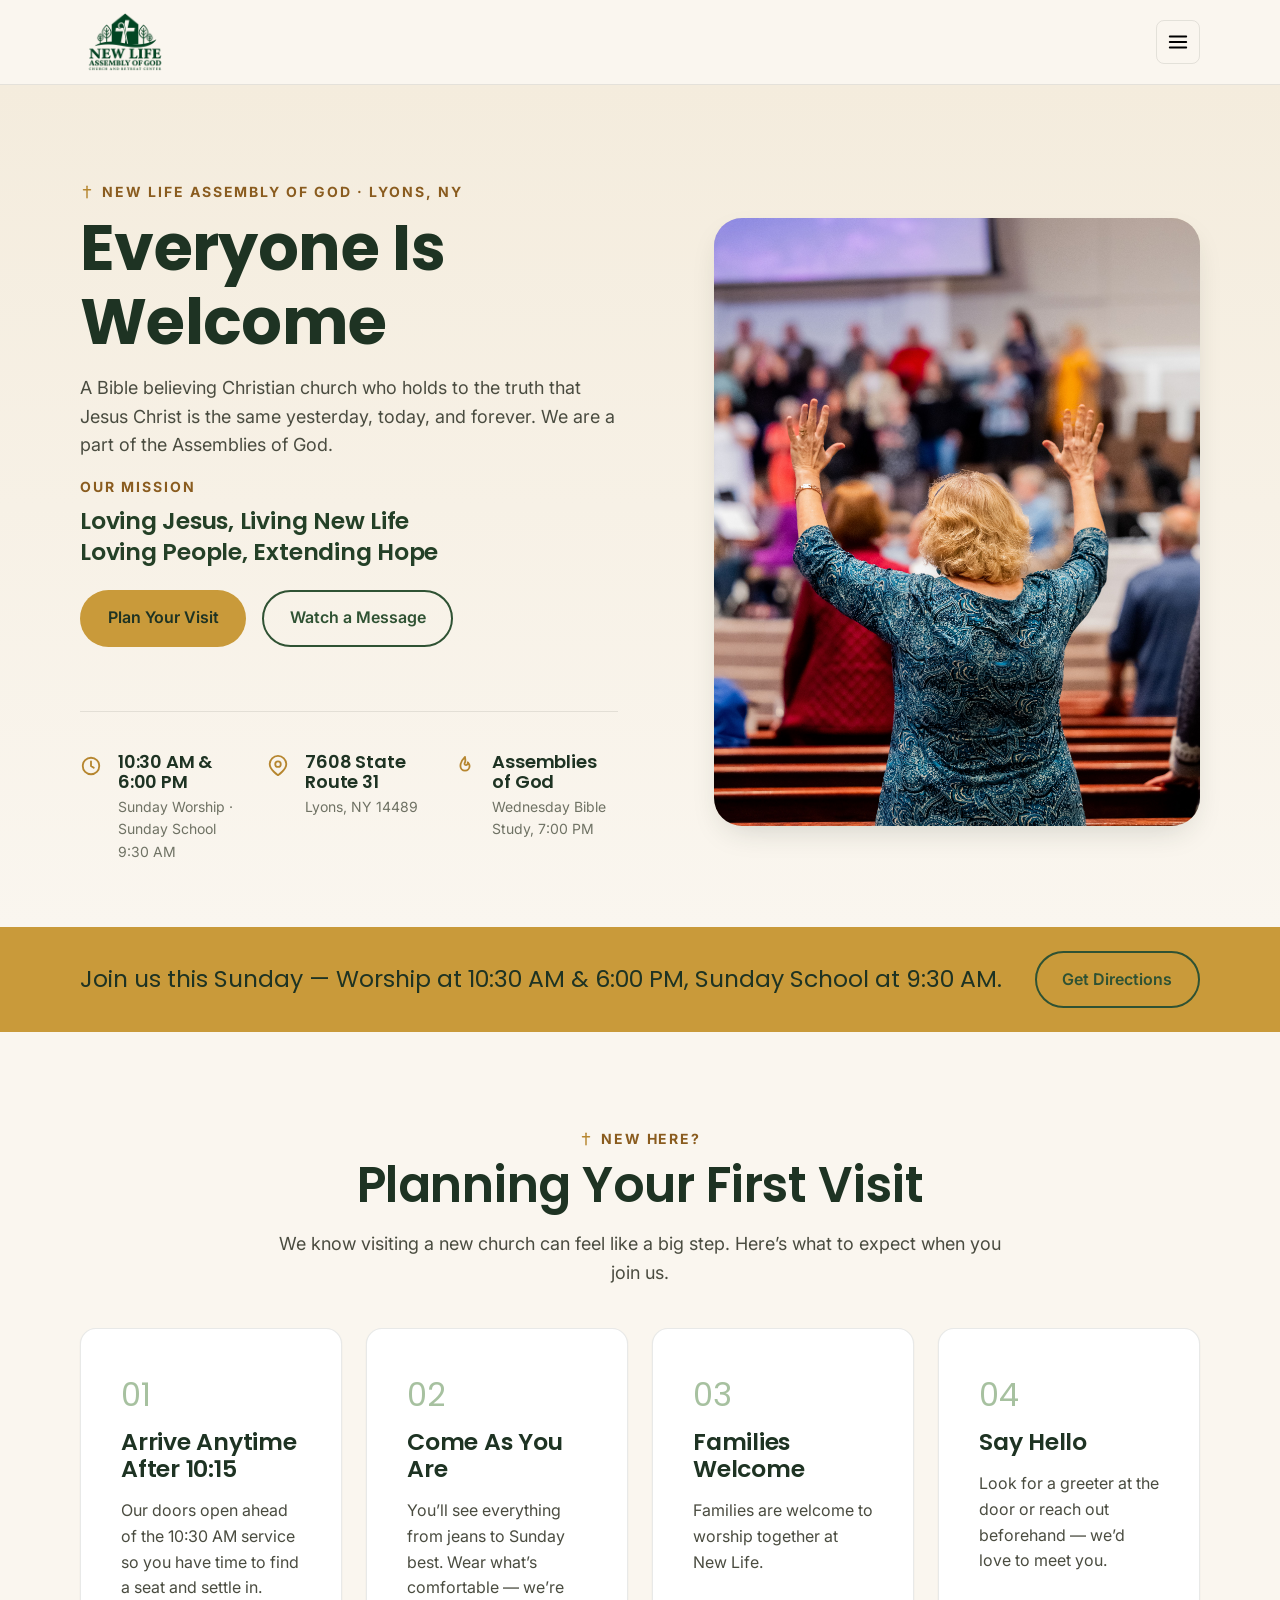
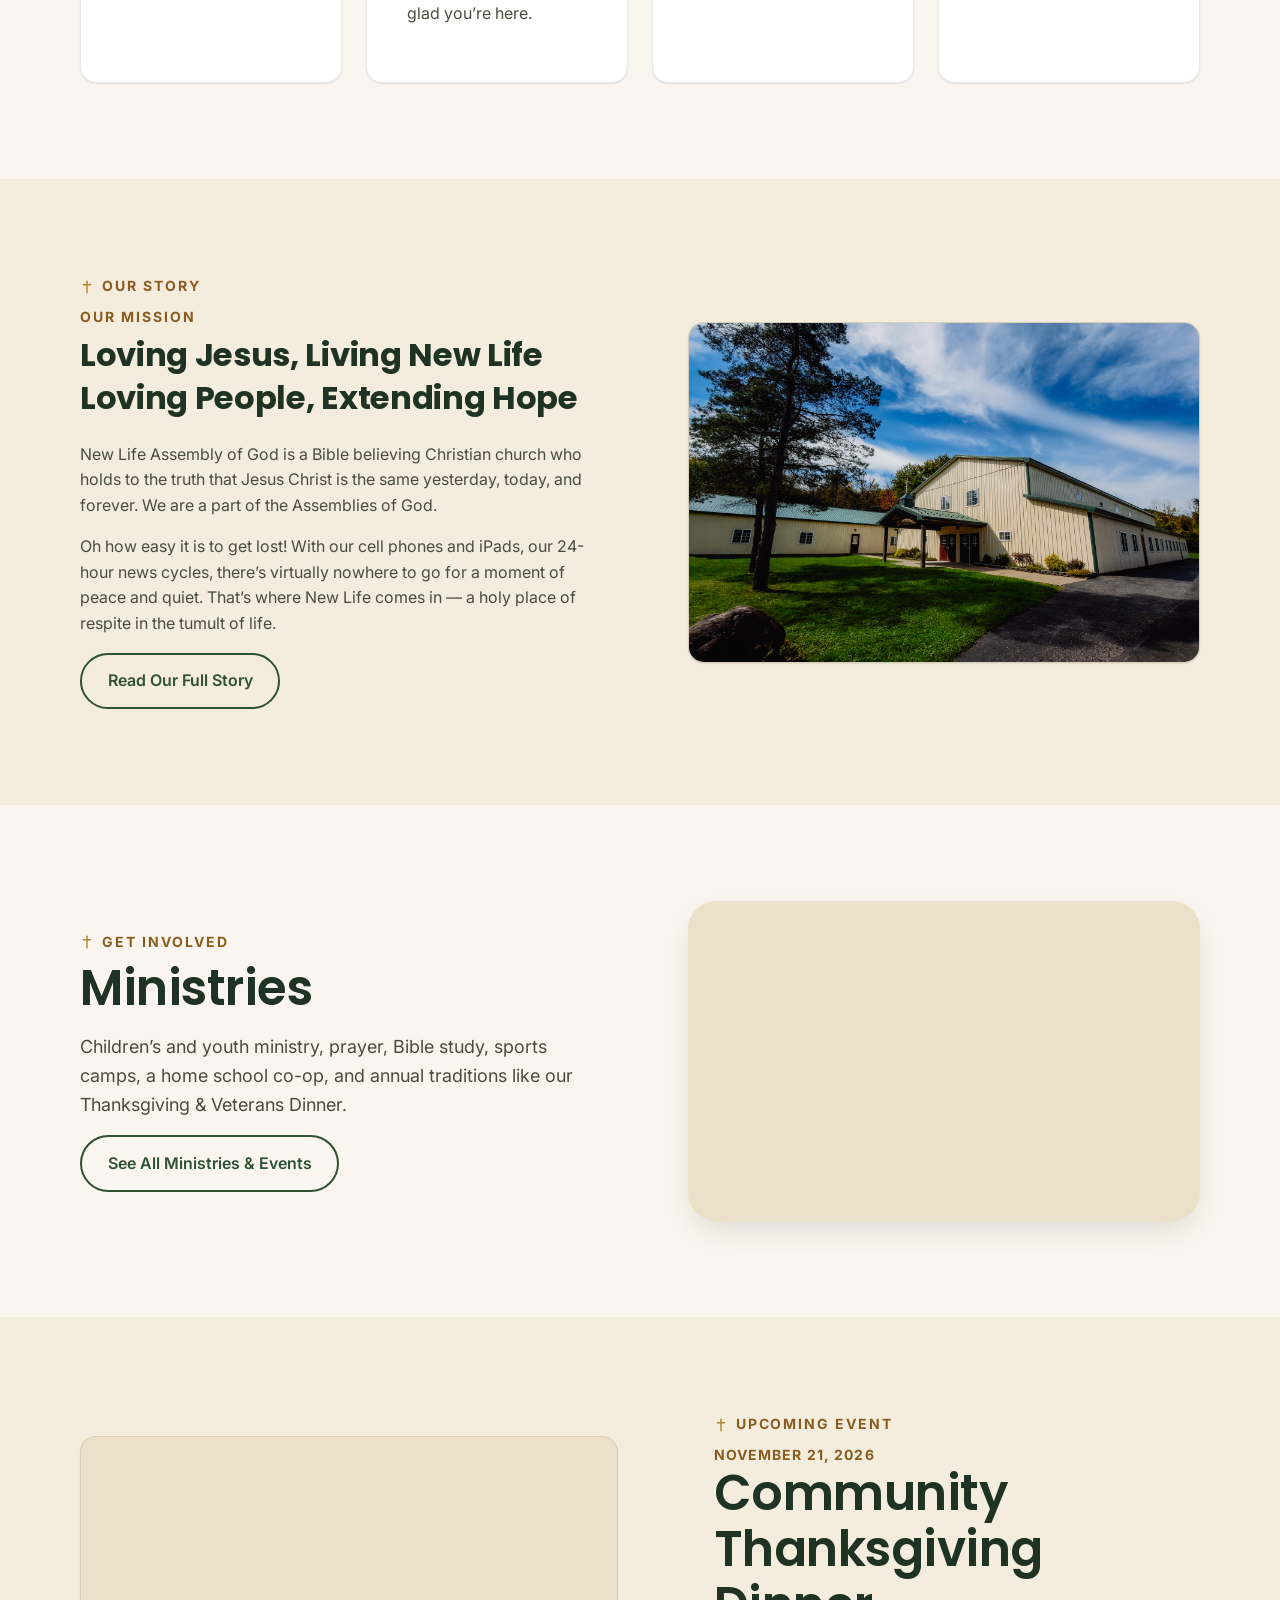
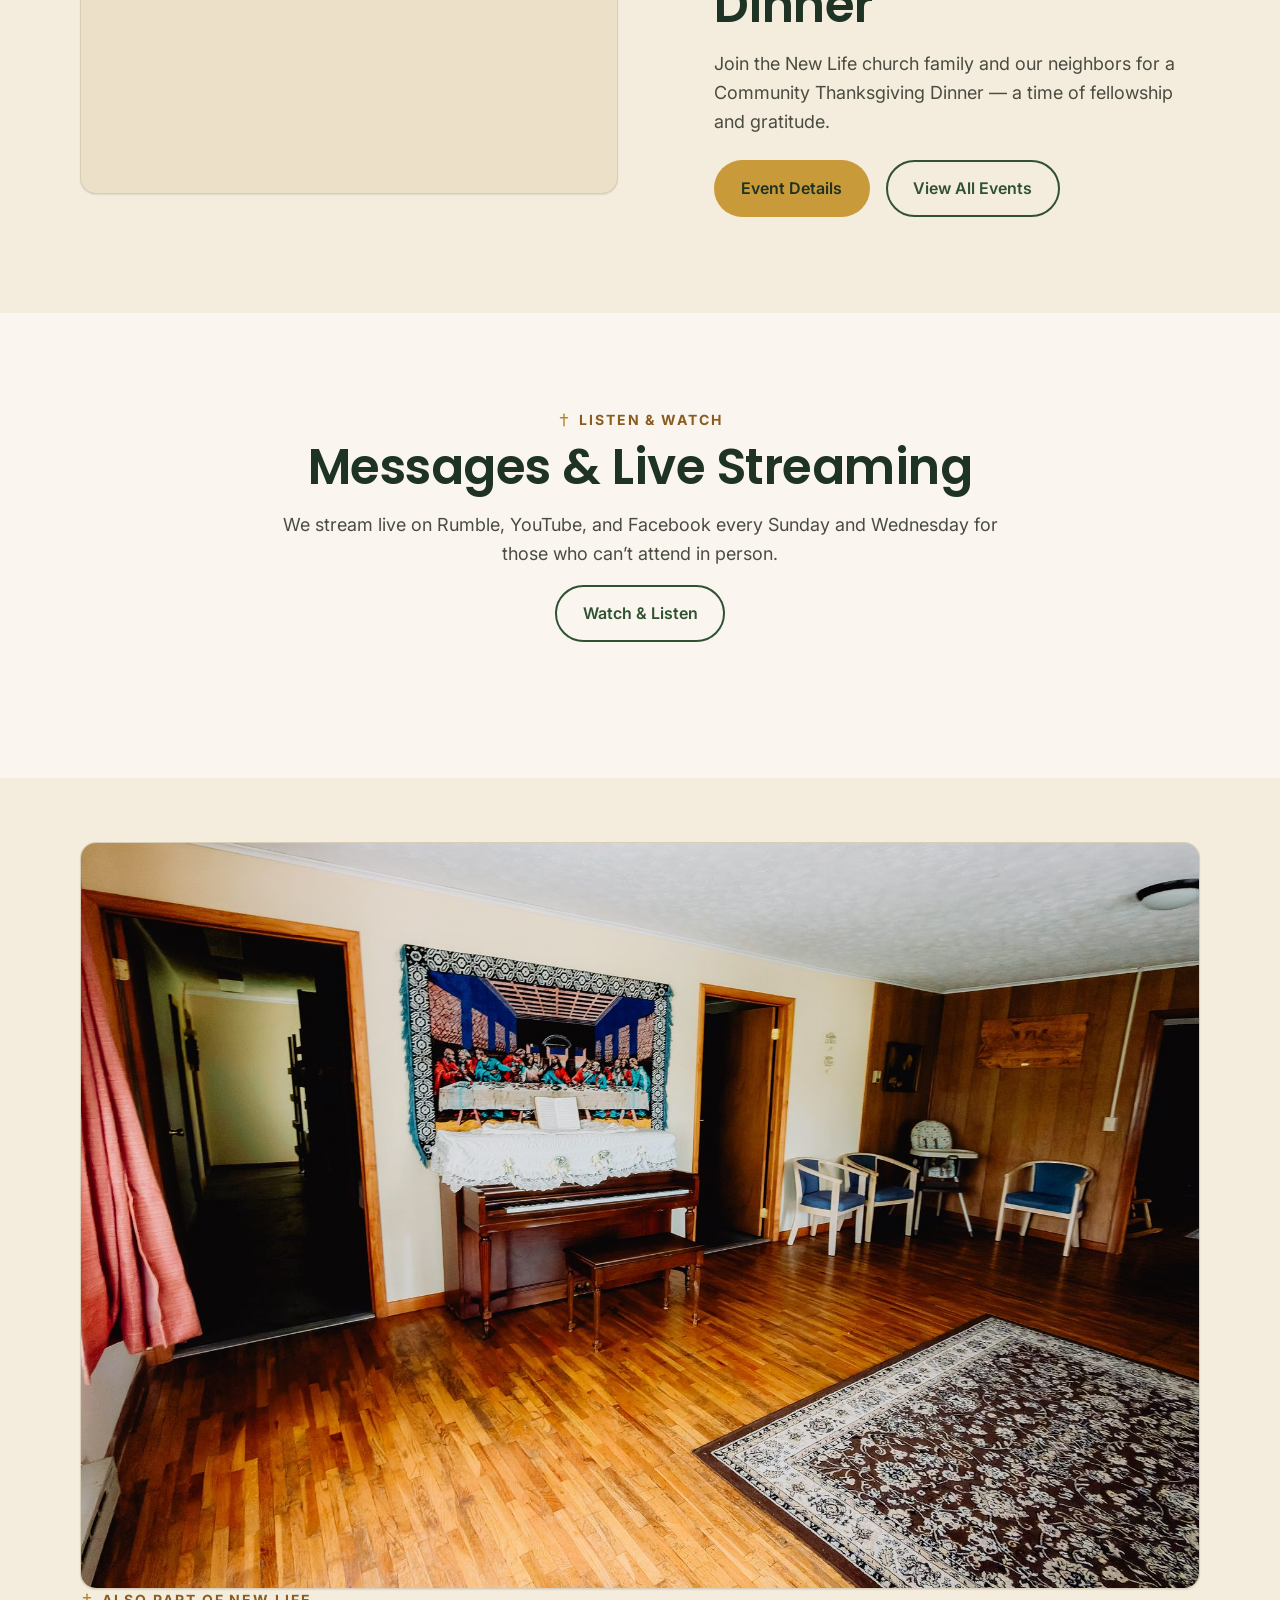
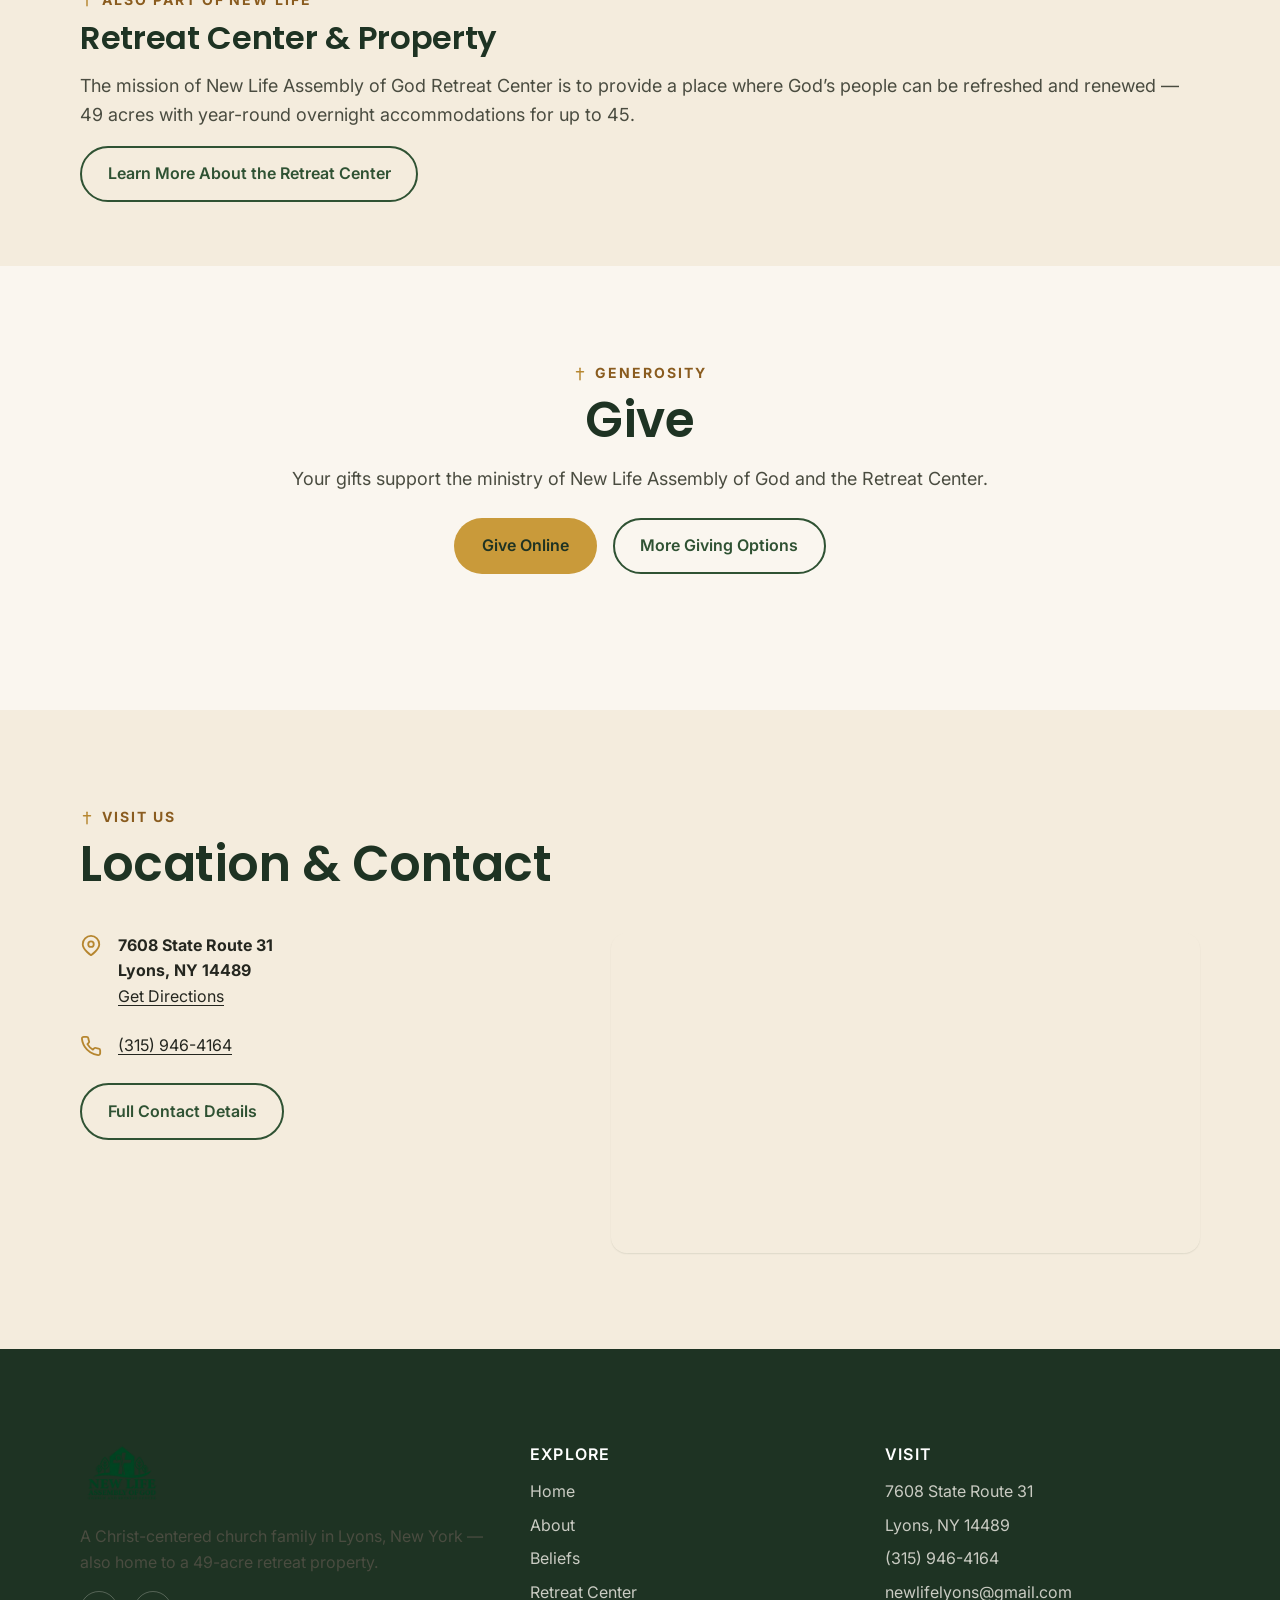
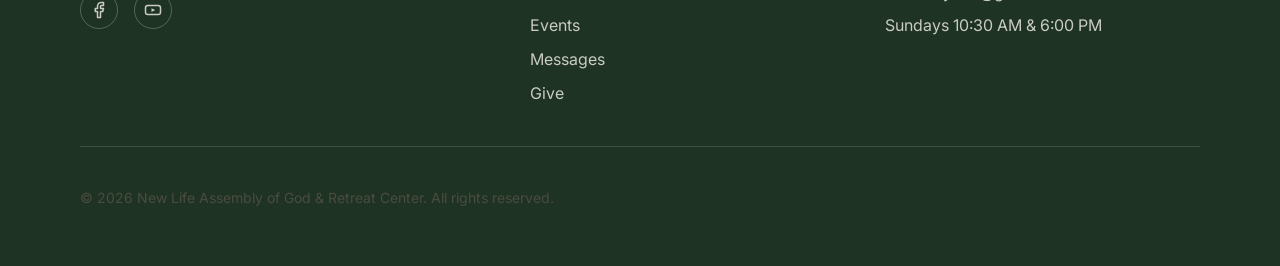
==== commit 33ab1757: "Add Kids Ministry photo to homepage Replace the Ministries section placeholder with kidsMinistry.jpg" ====
--- a/index.html
+++ b/index.html
@@ -205,9 +205,15 @@
 
   <section id="ministries">
     <div class="container split reverse">
-      <div class="photo-slot photo-slot-wide" role="img" aria-label="Placeholder for a photo of New Life ministries and community life — to be replaced with real photography">
-        <svg aria-hidden="true" viewBox="0 0 24 24" fill="none" stroke="currentColor" stroke-width="1.5" stroke-linecap="round" stroke-linejoin="round"><path d="M23 19a2 2 0 0 1-2 2H3a2 2 0 0 1-2-2V8a2 2 0 0 1 2-2h4l2-3h6l2 3h4a2 2 0 0 1 2 2Z"/><circle cx="12" cy="13" r="4"/></svg>
-        <span aria-hidden="true">Photo: Ministries &amp; Community</span>
+      <div class="photo-slot photo-slot-wide photo-slot-filled homepage-ministries-photo">
+        <img
+          src="assets/img/kidsMinistry.jpg"
+          alt="Children and adults gathered around a craft table during kids ministry at New Life"
+          width="5040"
+          height="3360"
+          loading="lazy"
+          decoding="async"
+        >
       </div>
       <div>
         <div class="eyebrow-row"><svg class="cross-icon" aria-hidden="true" viewBox="0 0 24 24" fill="none" stroke="currentColor" stroke-width="2.5" stroke-linecap="round"><path d="M12 2v20"/><path d="M6 8h12"/></svg><p class="eyebrow">Get Involved</p></div>
--- a/assets/css/style.css
+++ b/assets/css/style.css
@@ -790,6 +790,12 @@
 .homepage-thanksgiving-photo > img {
   object-position: center 40%;
 }
+.homepage-ministries-photo > img {
+  object-position: center 42%;
+}
+.property-section-photo > img {
+  object-position: center 48%;
+}
 .about-who-photo > img {
   object-position: center 42%;
 }
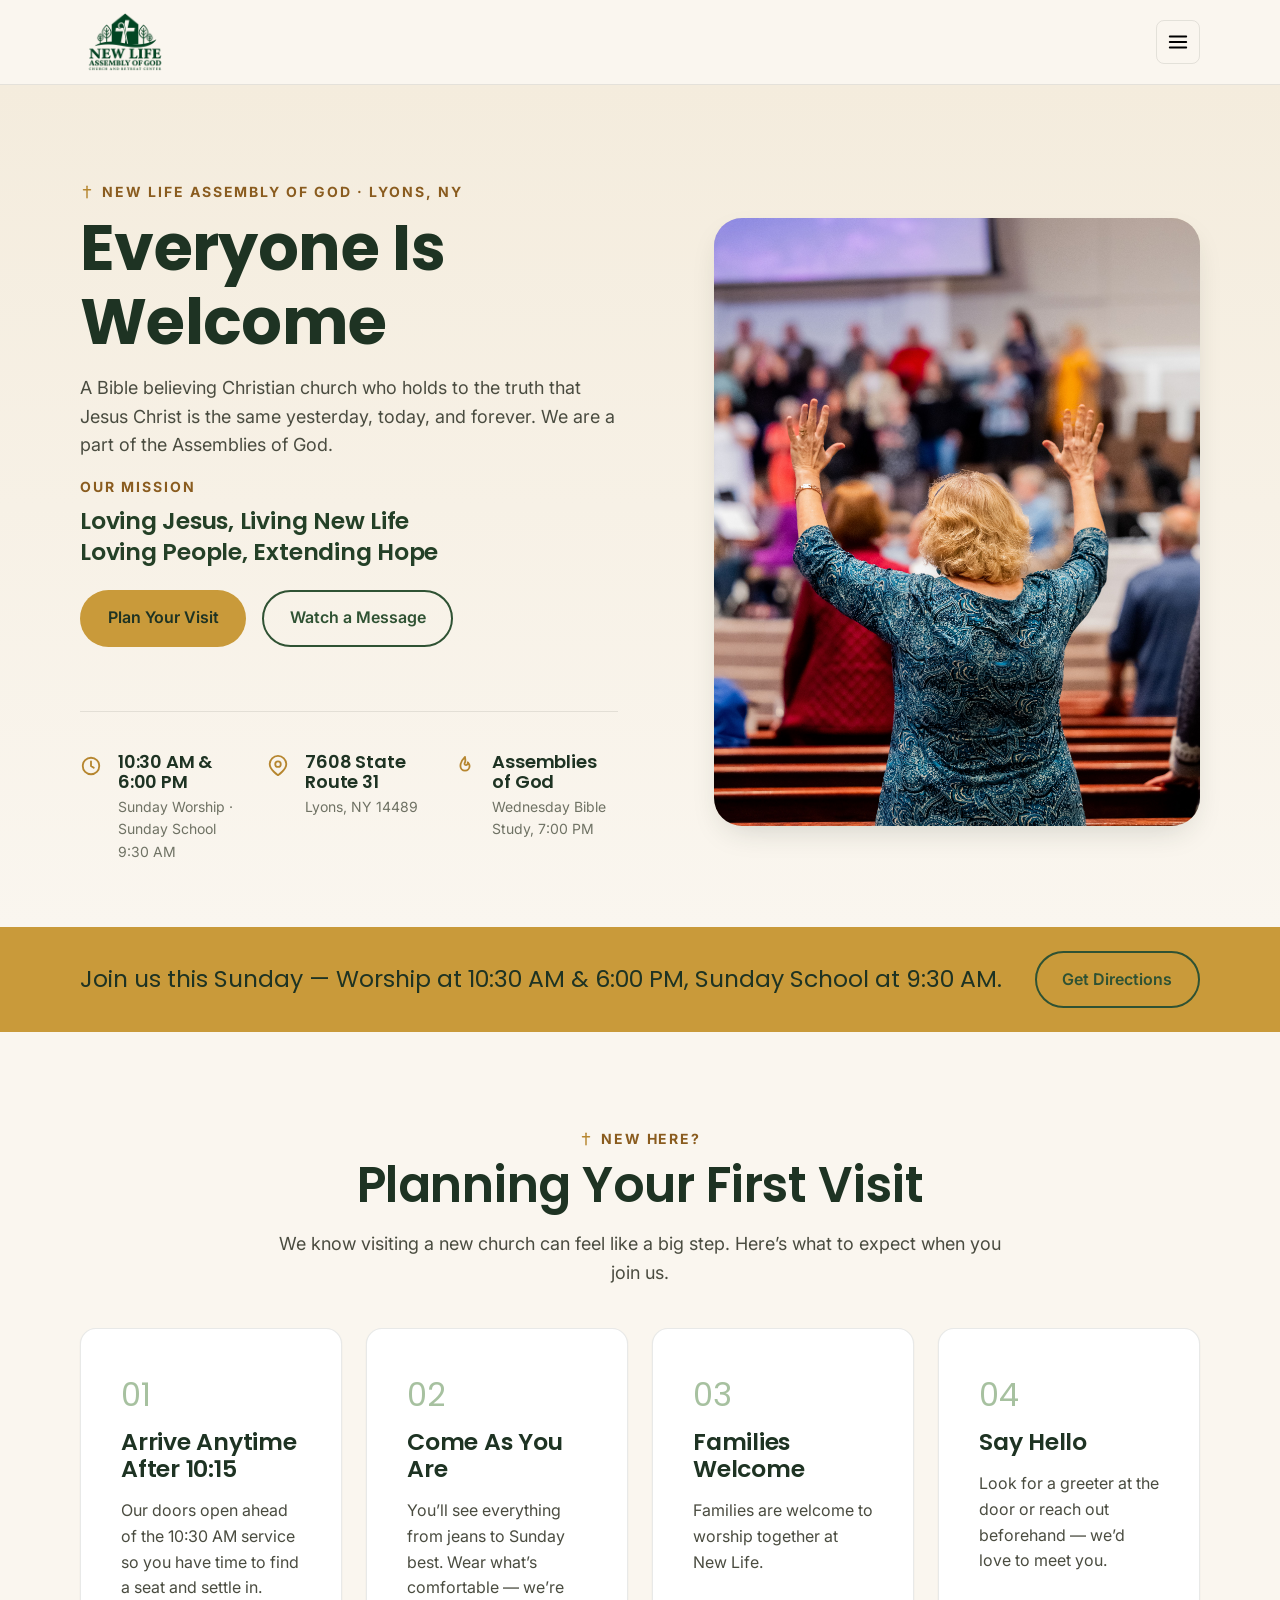
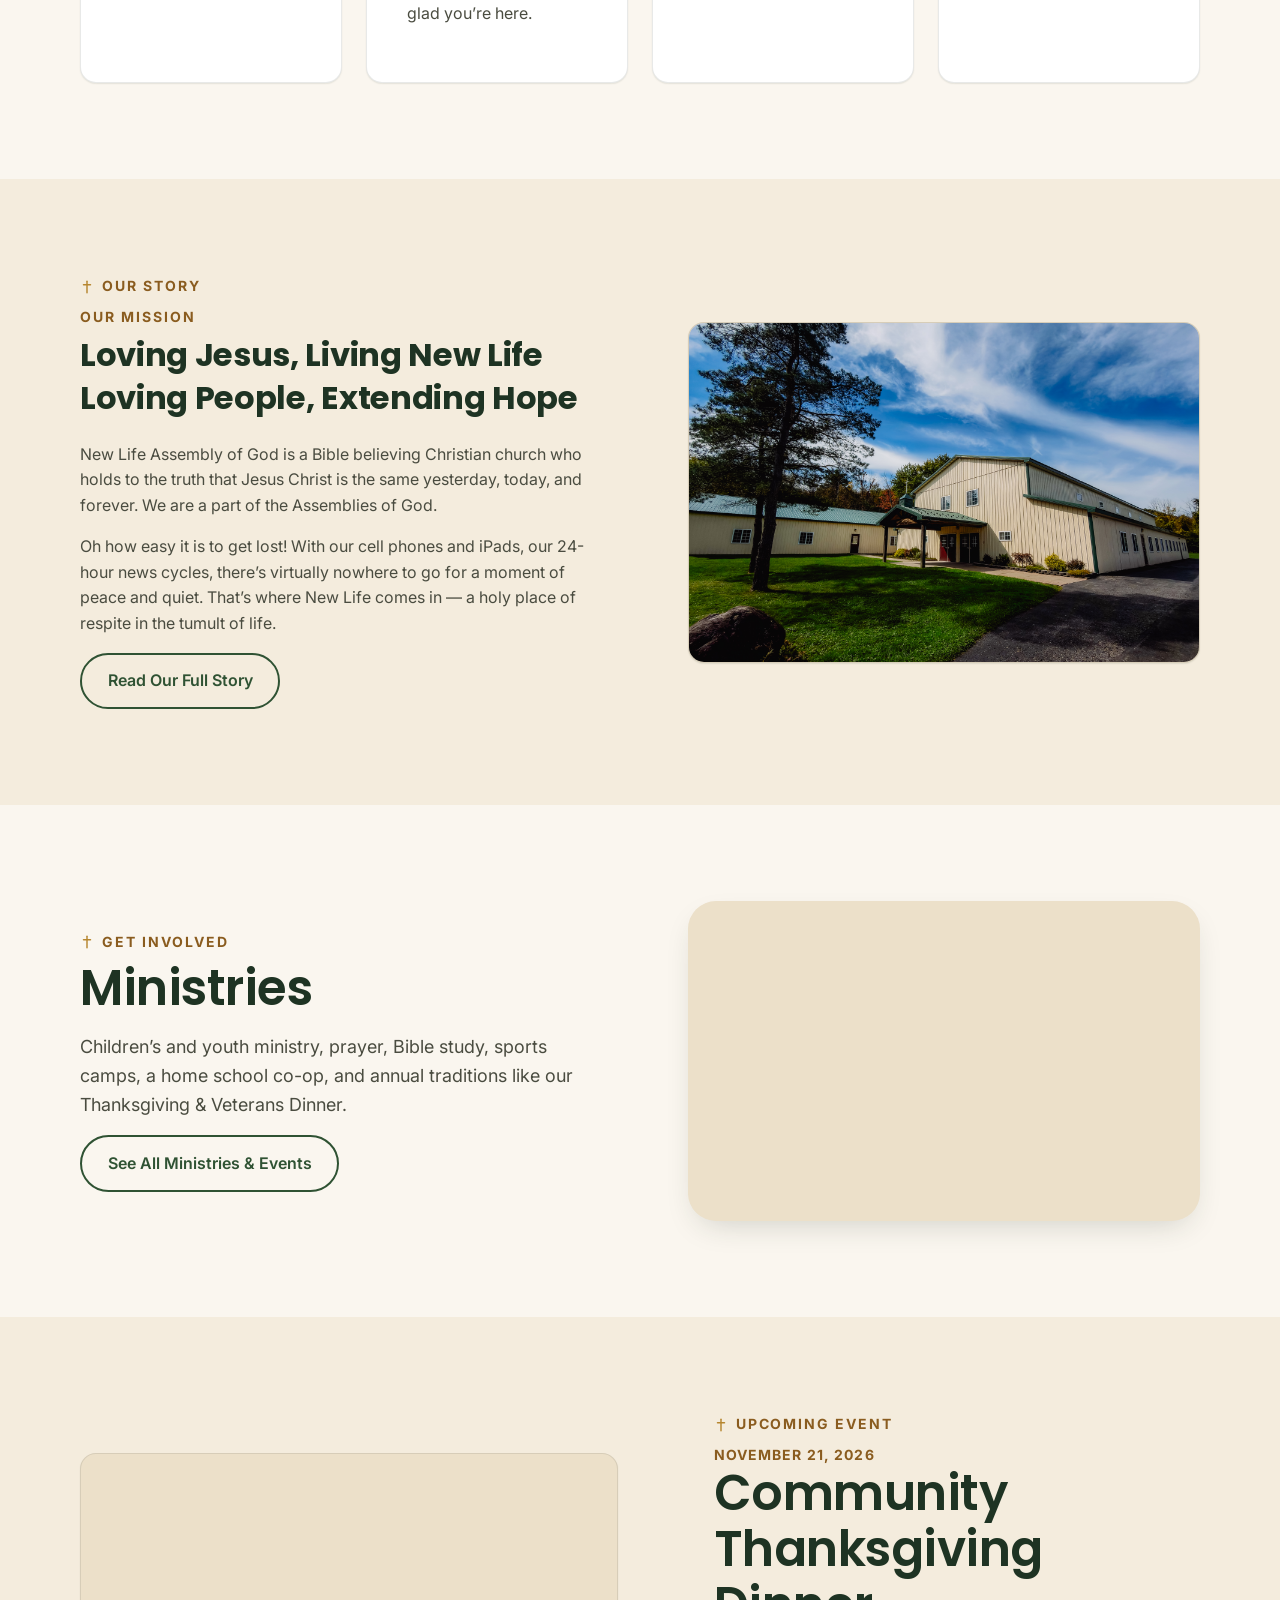
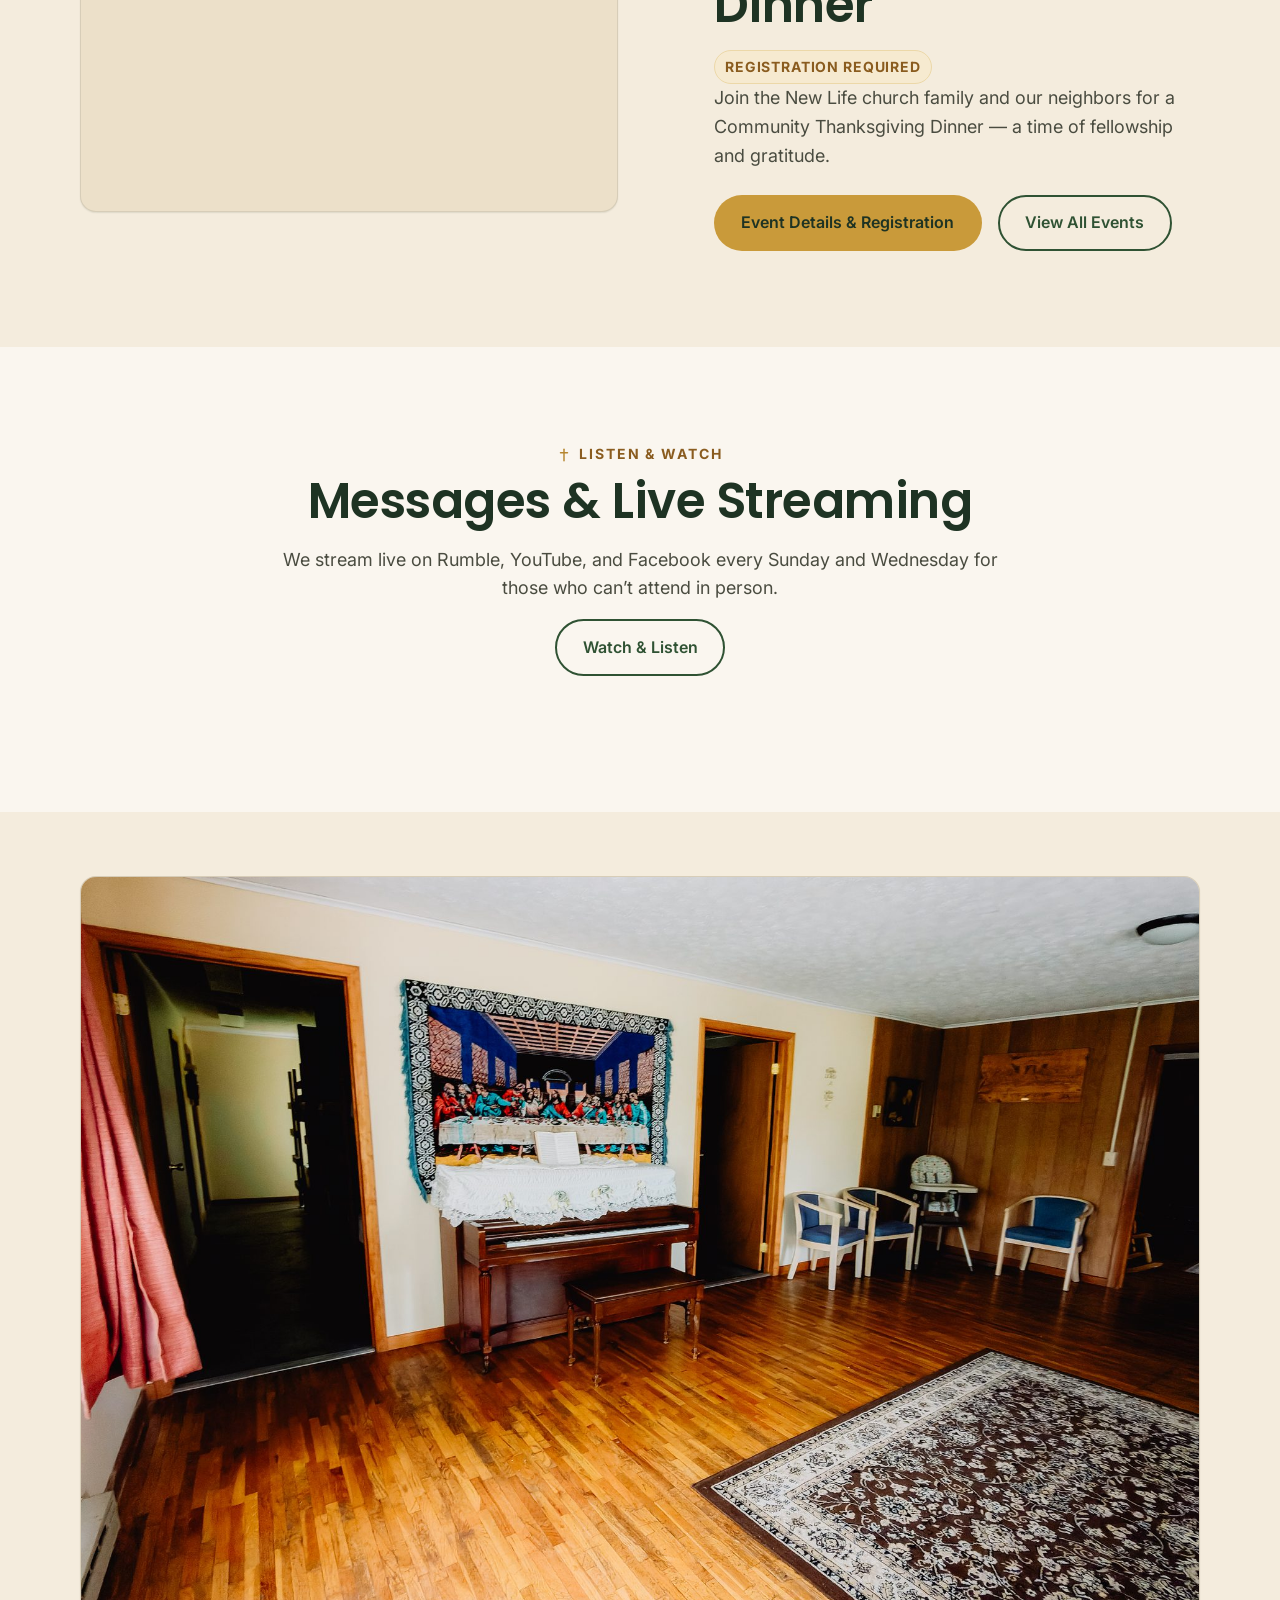
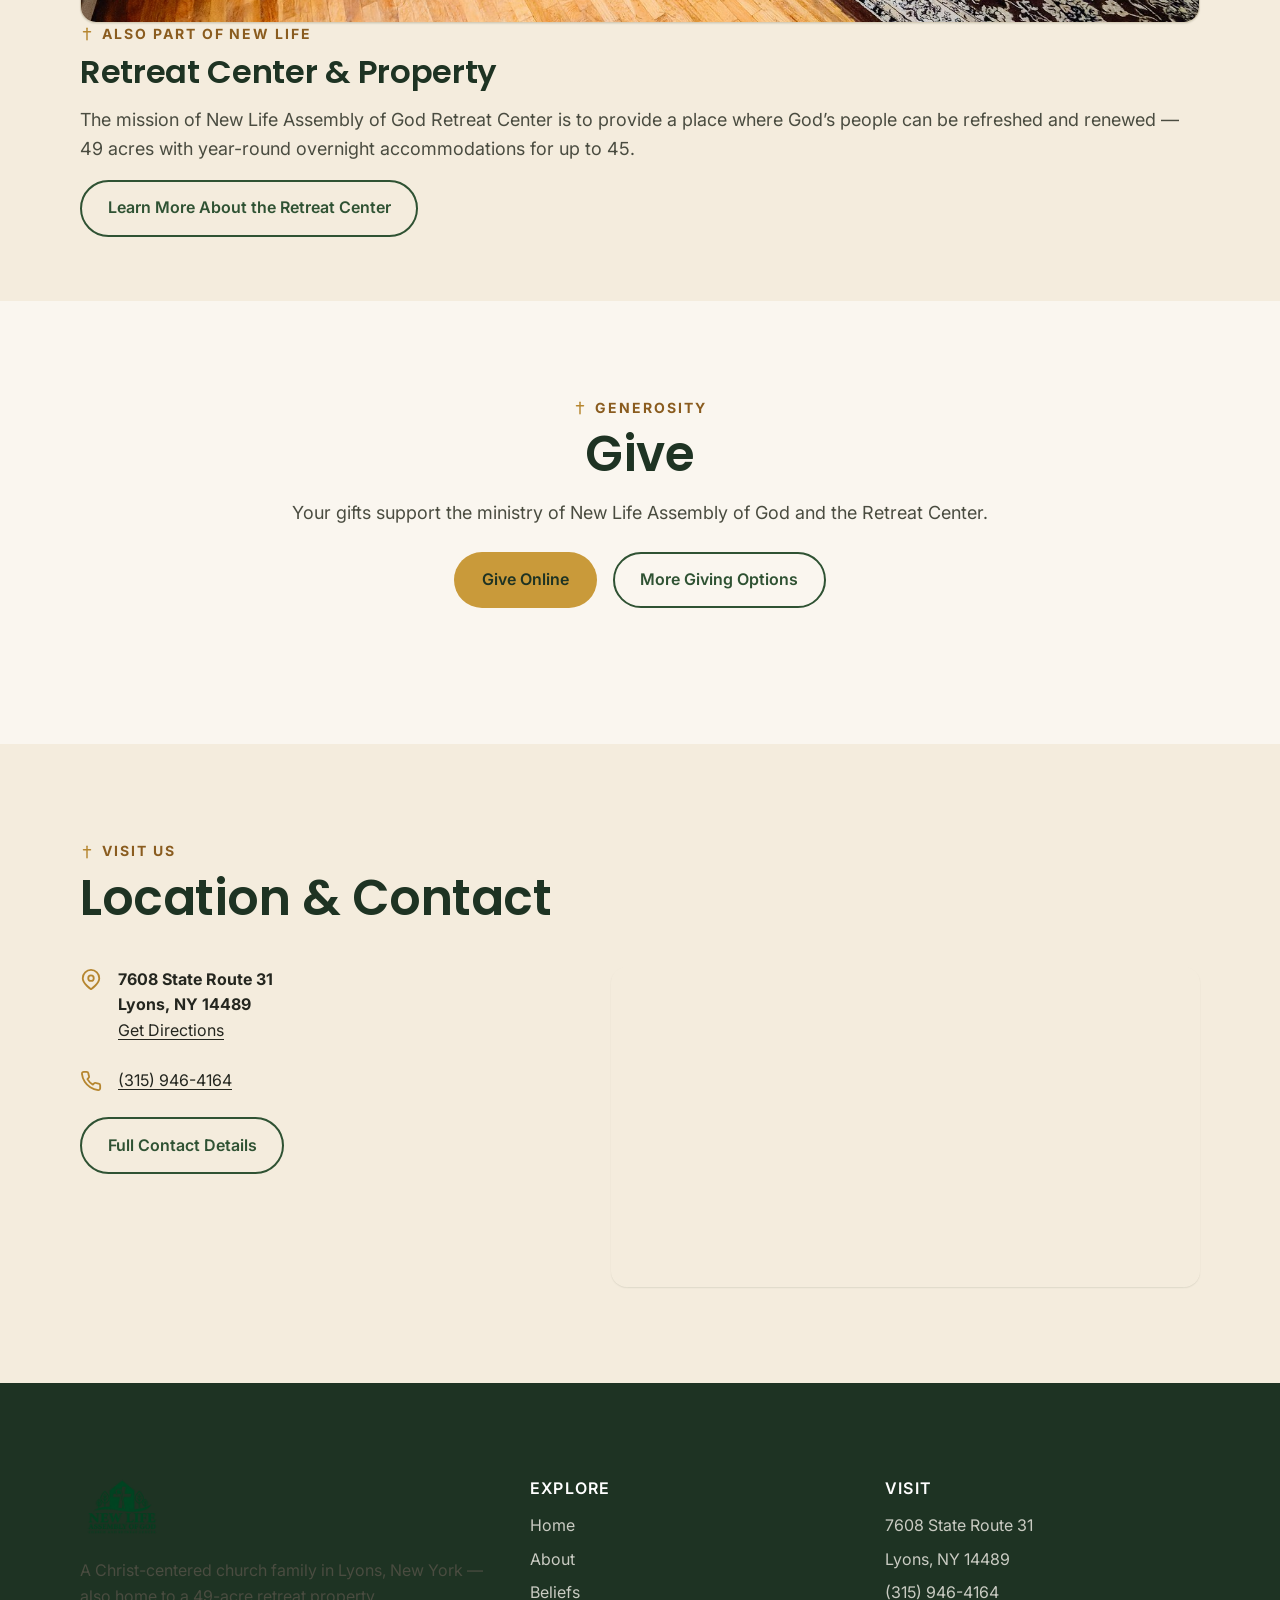
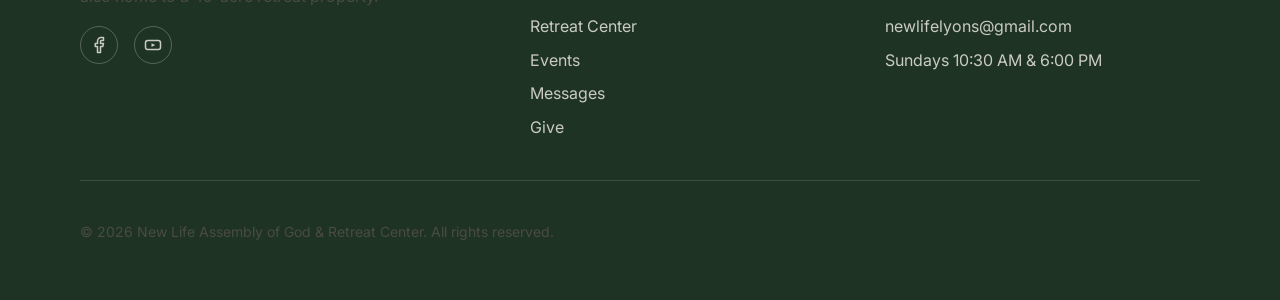
==== commit 3545b483: "Expand Thanksgiving and Christmas event content Add Christian context, verified Scripture, registrat" ====
--- a/index.html
+++ b/index.html
@@ -240,9 +240,10 @@
         <div class="eyebrow-row"><svg class="cross-icon" aria-hidden="true" viewBox="0 0 24 24" fill="none" stroke="currentColor" stroke-width="2.5" stroke-linecap="round"><path d="M12 2v20"/><path d="M6 8h12"/></svg><p class="eyebrow">Upcoming Event</p></div>
         <p class="event-date-label">November 21, 2026</p>
         <h2>Community Thanksgiving Dinner</h2>
+        <p class="event-badge">Registration Required</p>
         <p class="lede">Join the New Life church family and our neighbors for a Community Thanksgiving Dinner &mdash; a time of fellowship and gratitude.</p>
         <div class="homepage-event-actions">
-          <a class="btn btn-primary" href="events.html#2026-november">Event Details</a>
+          <a class="btn btn-primary" href="events.html#thanksgiving-2026">Event Details &amp; Registration</a>
           <a class="btn btn-outline-dark" href="events.html">View All Events</a>
         </div>
       </div>
--- a/assets/css/style.css
+++ b/assets/css/style.css
@@ -794,7 +794,7 @@
   object-position: center 42%;
 }
 .property-section-photo > img {
-  object-position: center 48%;
+  object-position: center 45%;
 }
 .about-who-photo > img {
   object-position: center 42%;
@@ -825,6 +825,41 @@
   text-transform: uppercase;
   letter-spacing: 0.06em;
   margin-bottom: var(--space-2xs);
+}
+
+/* Matching pastoral photo cards — kept modest due to source resolution */
+.pastoral-photo-grid {
+  display: grid;
+  grid-template-columns: repeat(3, minmax(0, 1fr));
+  gap: var(--space-md);
+  margin-top: var(--space-lg);
+  max-width: 34rem;
+  margin-inline: auto;
+}
+.pastoral-photo-card {
+  position: relative;
+  aspect-ratio: 1 / 1;
+  border-radius: var(--radius-md);
+  overflow: hidden;
+  background: var(--color-cream-200);
+  border: 1px solid var(--color-border);
+  box-shadow: var(--shadow-sm);
+}
+.pastoral-photo {
+  width: 100%;
+  height: 100%;
+  object-fit: cover;
+  display: block;
+}
+.pastoral-photo-1 { object-position: center 28%; }
+.pastoral-photo-2 { object-position: center 32%; }
+.pastoral-photo-3 { object-position: center 30%; }
+@media (max-width: 699px) {
+  .pastoral-photo-grid {
+    grid-template-columns: repeat(3, minmax(0, 1fr));
+    gap: var(--space-sm);
+    max-width: 22rem;
+  }
 }
 
 /* --- Statement of Faith list --- */
@@ -1385,3 +1420,189 @@
   gap: var(--space-sm);
   margin-top: var(--space-md);
 }
+
+/* Event detail enrichment (Thanksgiving / Christmas) */
+.event-badge {
+  display: inline-flex;
+  align-items: center;
+  width: fit-content;
+  margin: 0;
+  padding: 0.35em 0.75em;
+  border-radius: 999px;
+  background: var(--color-gold-100);
+  border: 1px solid var(--color-gold-200);
+  color: var(--color-gold-800);
+  font-size: var(--fs-300);
+  font-weight: 700;
+  letter-spacing: 0.06em;
+  text-transform: uppercase;
+}
+.event-detail {
+  display: flex;
+  flex-direction: column;
+  gap: var(--space-lg);
+  scroll-margin-top: 6rem;
+}
+.event-detail-hero {
+  display: grid;
+  gap: var(--space-md);
+  grid-template-columns: 1fr;
+}
+@media (min-width: 800px) {
+  .event-detail-hero {
+    grid-template-columns: 1.15fr 0.85fr;
+    align-items: stretch;
+  }
+  .event-detail-hero-christmas {
+    grid-template-columns: 0.85fr 1.15fr;
+  }
+}
+.event-detail-media {
+  border-radius: var(--radius-md);
+  overflow: hidden;
+  border: 1px solid var(--color-border);
+  box-shadow: var(--shadow-sm);
+  background: var(--color-cream-200);
+  aspect-ratio: 16 / 11;
+}
+.event-detail-media-portrait {
+  aspect-ratio: 4 / 5;
+}
+.event-detail-media img {
+  width: 100%;
+  height: 100%;
+  object-fit: cover;
+  display: block;
+}
+.event-detail-media:not(.event-detail-media-portrait) img {
+  object-position: center 40%;
+}
+.event-detail-media-portrait img {
+  object-position: center 30%;
+}
+.event-detail-intro h4 {
+  margin: 0 0 var(--space-2xs);
+}
+.event-detail-grid {
+  display: grid;
+  gap: var(--space-md);
+  grid-template-columns: 1fr;
+}
+@media (min-width: 800px) {
+  .event-detail-grid {
+    grid-template-columns: 1.3fr 0.7fr;
+    align-items: start;
+  }
+}
+.event-copy-block h5 {
+  margin: 0 0 var(--space-2xs);
+  font-size: var(--fs-500);
+}
+.event-copy-block p {
+  margin: 0 0 var(--space-md);
+}
+.scripture-quote {
+  margin: 0;
+  padding: var(--space-md);
+  border-left: 4px solid var(--color-gold-500);
+  background: var(--color-cream-100);
+  border-radius: 0 var(--radius-md) var(--radius-md) 0;
+}
+.scripture-quote p {
+  margin: 0 0 var(--space-2xs);
+  font-family: var(--font-display);
+  font-size: var(--fs-500);
+  color: var(--color-forest-900);
+  line-height: 1.35;
+}
+.scripture-quote cite {
+  font-style: normal;
+  font-size: var(--fs-300);
+  font-weight: 700;
+  letter-spacing: 0.04em;
+  color: var(--color-ink-500);
+}
+.registration-callout {
+  background: var(--color-forest-900);
+  color: rgba(250, 246, 239, 0.9);
+  border-radius: var(--radius-md);
+  padding: var(--space-md) var(--space-lg);
+  box-shadow: var(--shadow-sm);
+}
+.registration-label {
+  margin: 0 0 var(--space-2xs);
+  font-size: var(--fs-300);
+  font-weight: 800;
+  letter-spacing: 0.12em;
+  text-transform: uppercase;
+  color: var(--color-gold-300);
+}
+.registration-callout p {
+  margin: 0 0 var(--space-sm);
+}
+.registration-phone {
+  margin: 0 !important;
+  padding-top: var(--space-sm);
+  border-top: 1px solid rgba(250, 246, 239, 0.18);
+}
+.registration-phone-label {
+  display: block;
+  font-size: var(--fs-300);
+  font-weight: 700;
+  margin-bottom: 0.2em;
+}
+.registration-phone-value {
+  display: block;
+  font-family: var(--font-display);
+  font-size: var(--fs-600);
+  font-weight: 700;
+  color: var(--color-white);
+}
+.testimony-callout {
+  background: linear-gradient(180deg, var(--color-forest-800) 0%, var(--color-forest-900) 100%);
+  color: rgba(250, 246, 239, 0.9);
+  border-radius: var(--radius-lg);
+  padding: var(--space-lg);
+  box-shadow: var(--shadow-md);
+}
+.testimony-callout .eyebrow {
+  color: var(--color-gold-300);
+}
+.testimony-callout h5 {
+  margin: 0 0 var(--space-md);
+  color: var(--color-white);
+  font-size: var(--fs-600);
+}
+.testimony-stat {
+  display: flex;
+  flex-direction: column;
+  gap: 0.15em;
+  margin-bottom: var(--space-md);
+}
+.testimony-stat-number {
+  font-family: var(--font-display);
+  font-size: clamp(2.5rem, 6vw, 3.5rem);
+  font-weight: 800;
+  line-height: 1;
+  color: var(--color-gold-300);
+}
+.testimony-stat-label {
+  font-size: var(--fs-300);
+  font-weight: 700;
+  letter-spacing: 0.1em;
+  text-transform: uppercase;
+}
+.testimony-callout > p {
+  margin: 0 0 var(--space-md);
+  max-width: 42rem;
+}
+.scripture-quote-on-dark {
+  background: rgba(250, 246, 239, 0.08);
+  border-left-color: var(--color-gold-300);
+}
+.scripture-quote-on-dark p {
+  color: var(--color-white);
+}
+.scripture-quote-on-dark cite {
+  color: rgba(250, 246, 239, 0.72);
+}
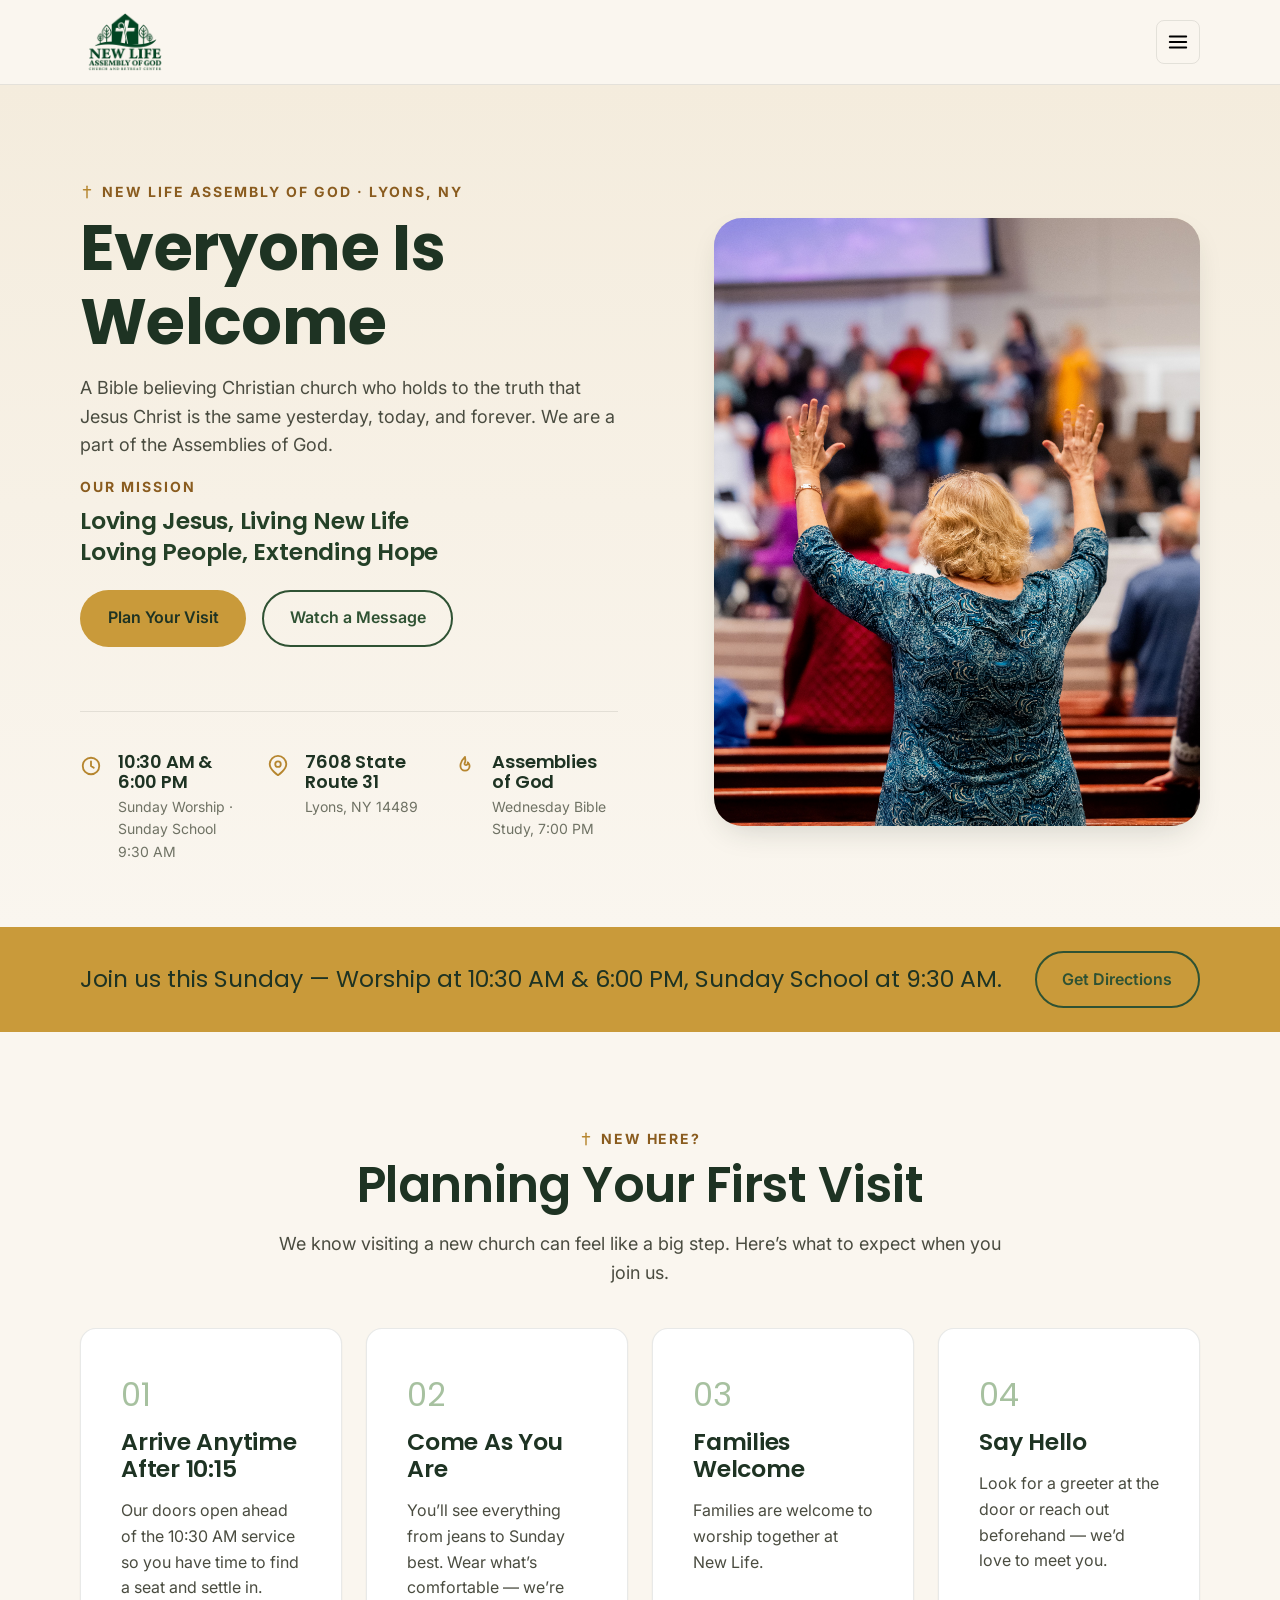
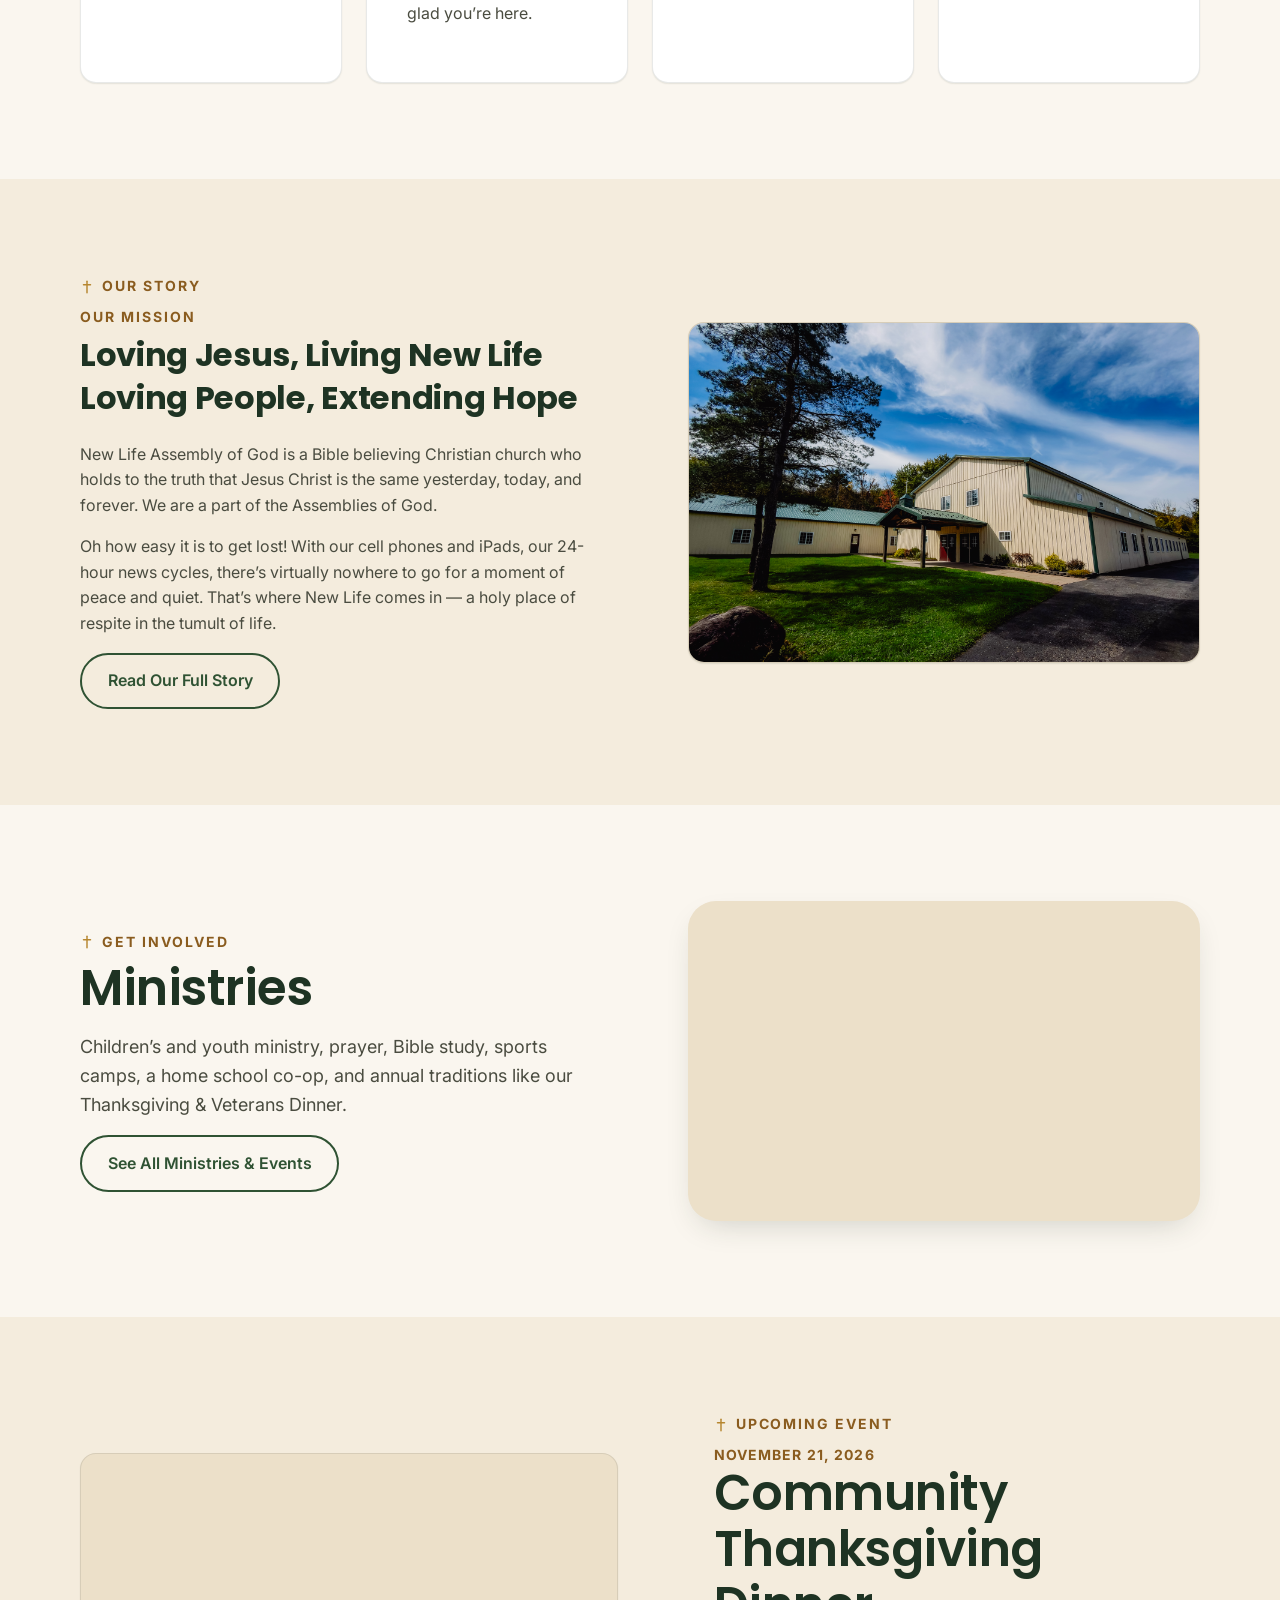
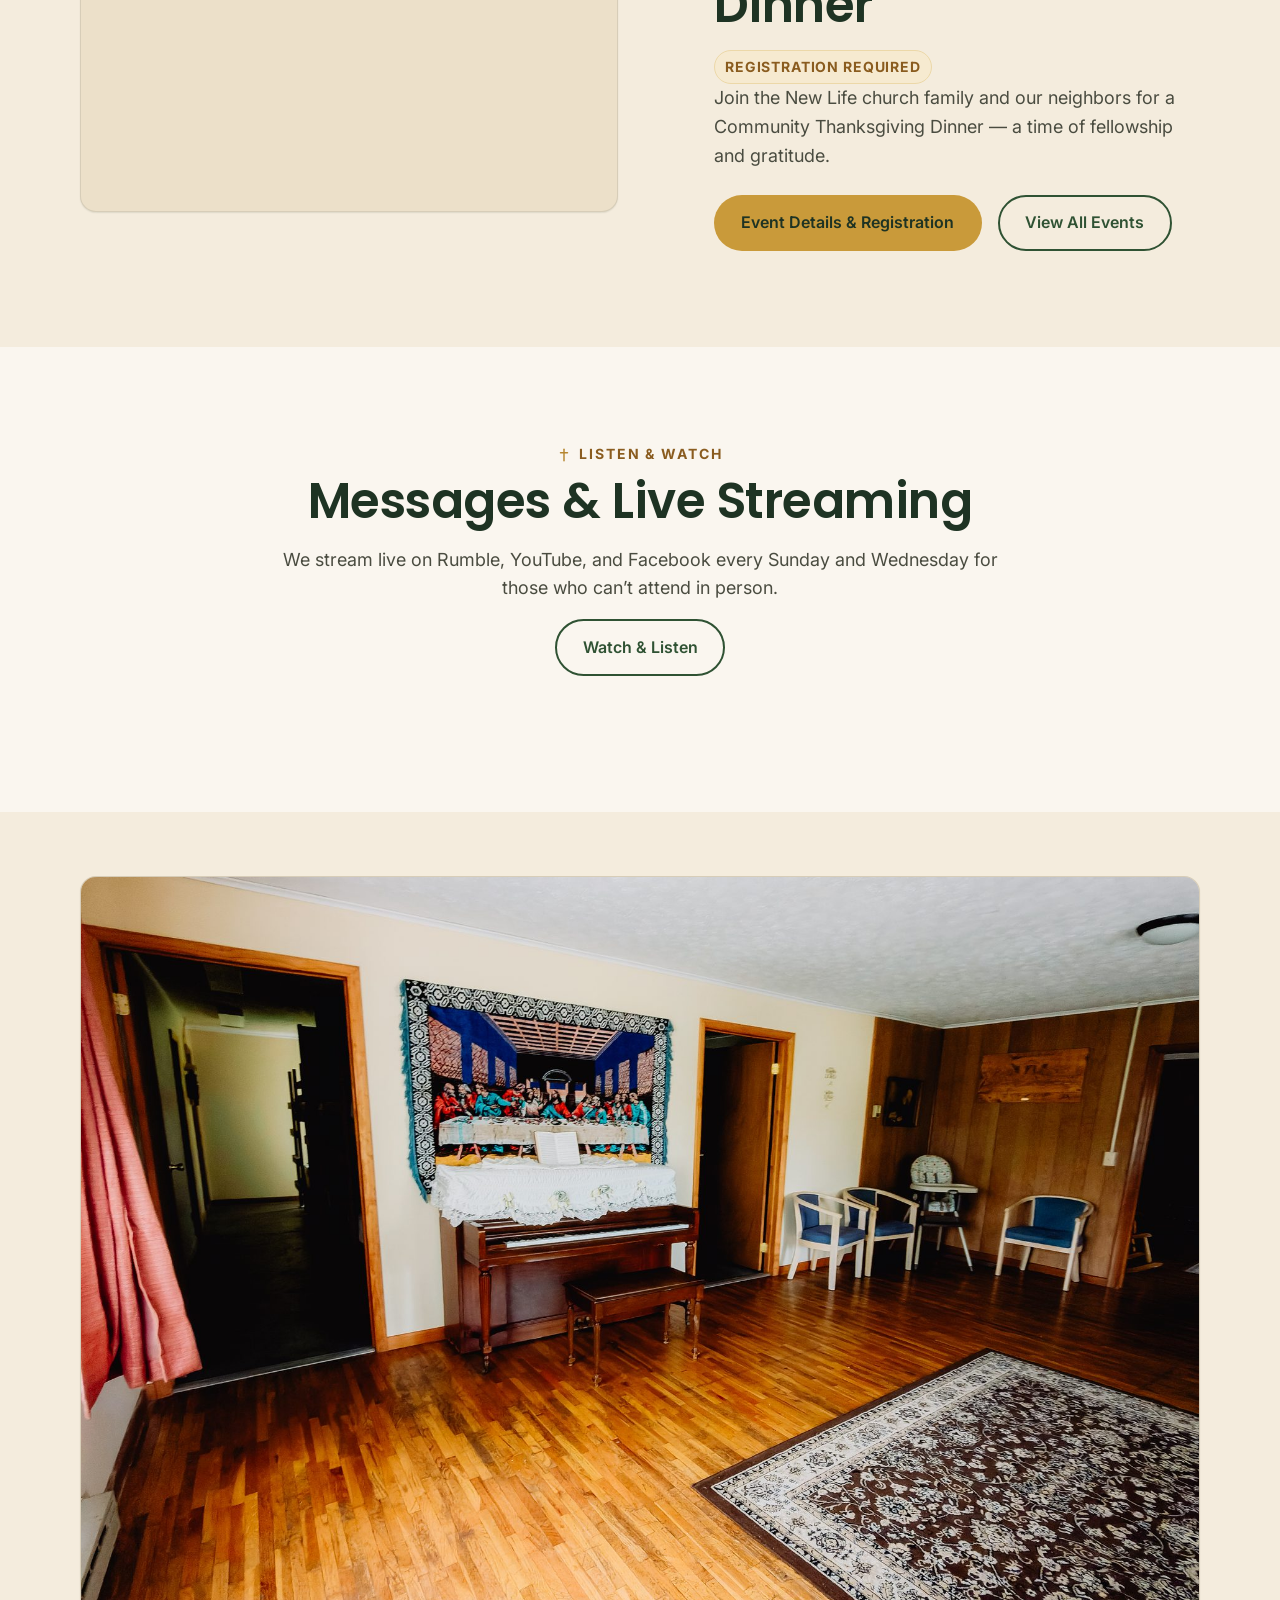
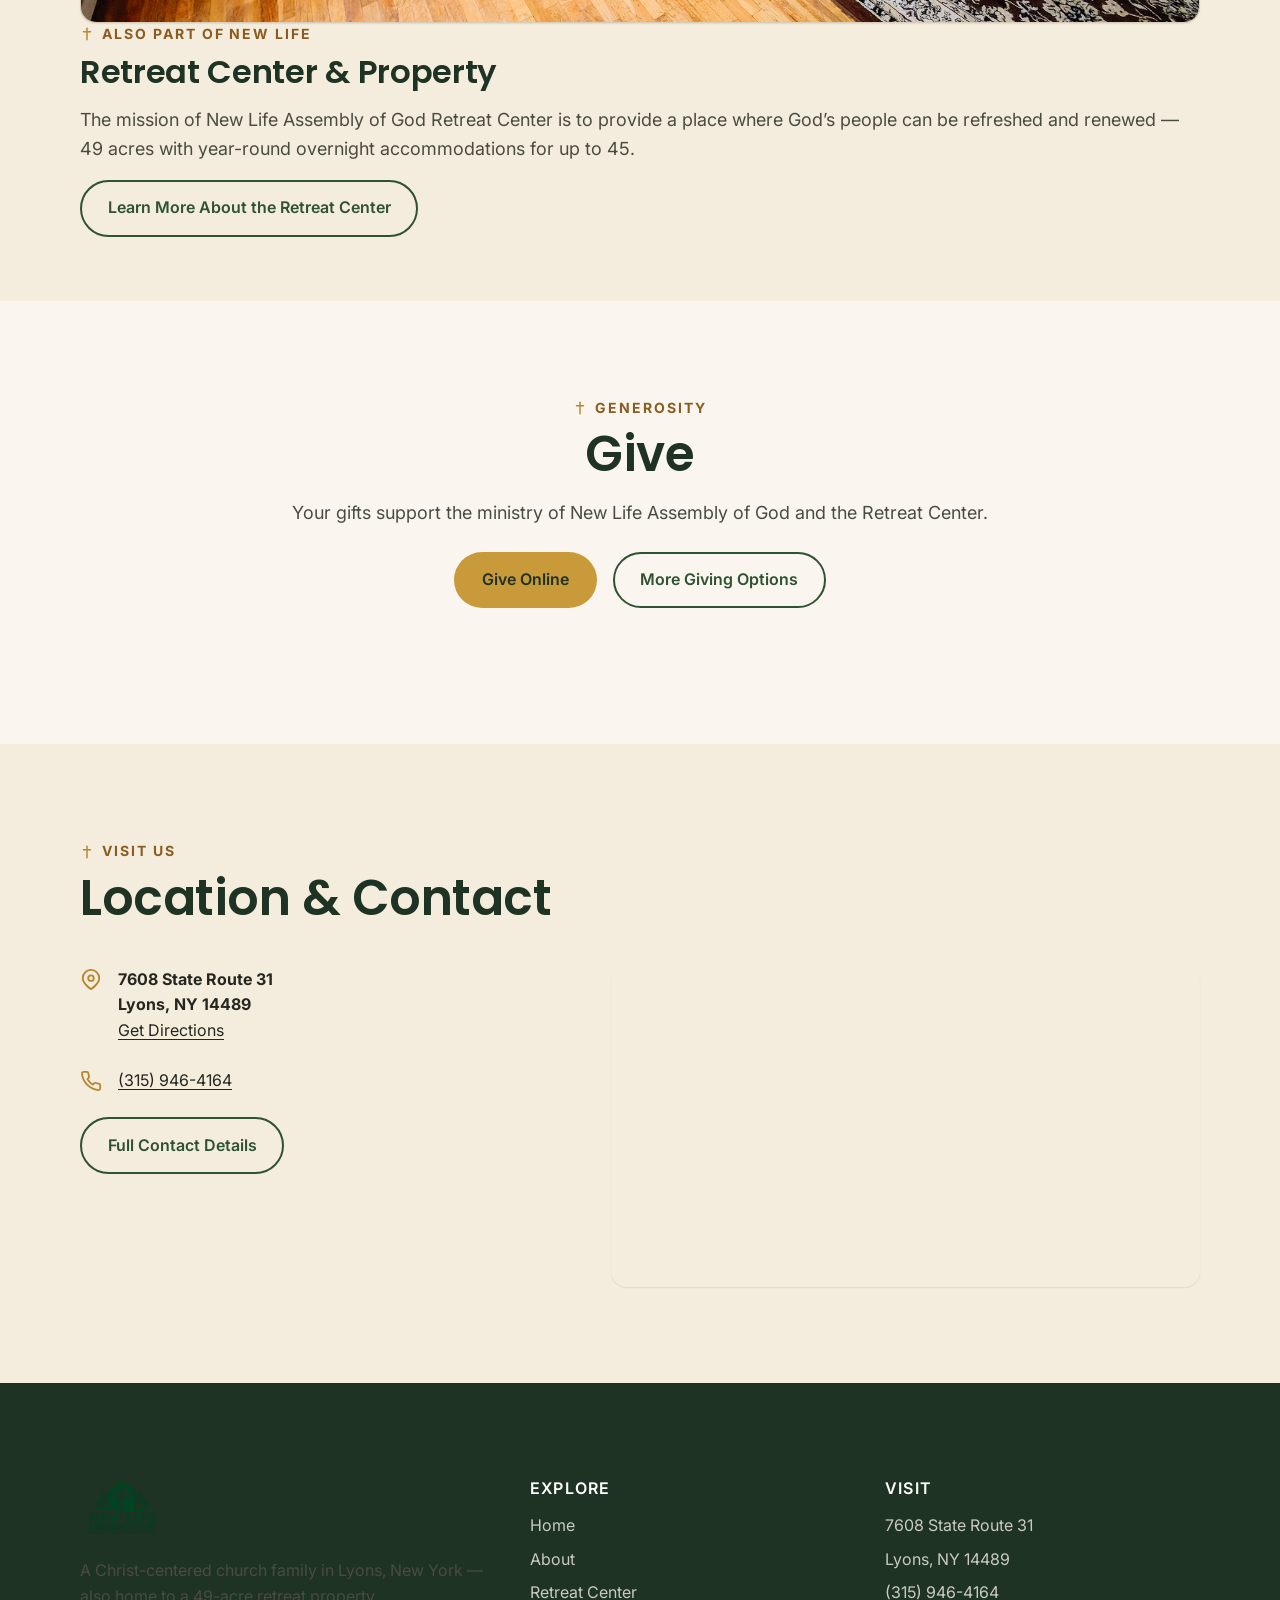
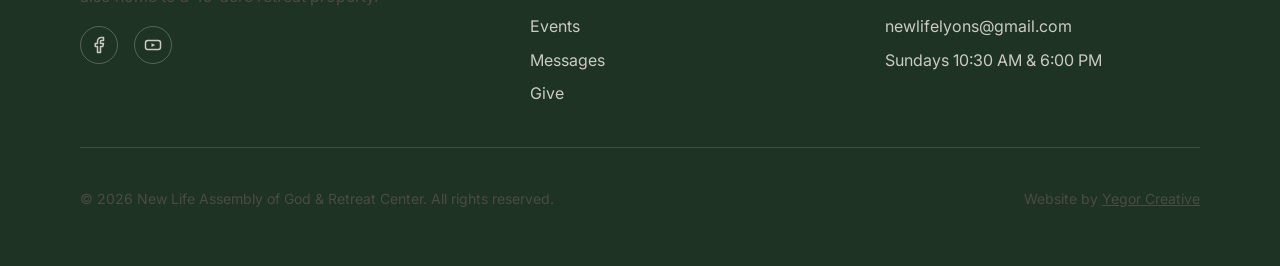
==== commit f8ea8072: "Improve footer contrast, favicon, About page, and AG News link Fix dark footer readability and add Y" ====
--- a/index.html
+++ b/index.html
@@ -15,7 +15,7 @@
 <meta property="og:image" content="assets/img/church-building-exterior.jpg">
 <meta name="twitter:card" content="summary">
 
-<link rel="icon" href="assets/img/logo/logo.ico" sizes="any">
+<link rel="icon" href="assets/img/logo/logo.ico?v=2" type="image/x-icon" sizes="any">
 <meta name="theme-color" content="#b6862f">
 
 <link rel="preconnect" href="https://fonts.googleapis.com">
@@ -63,7 +63,6 @@
     <nav class="primary-nav" id="primaryNav" aria-label="Primary">
       <ul>
         <li><a href="about.html">About</a></li>
-        <li><a href="beliefs.html">Beliefs</a></li>
         <li><a href="retreat-center.html">Retreat Center</a></li>
         <li><a href="events.html">Events</a></li>
         <li><a href="messages.html">Messages</a></li>
@@ -139,7 +138,7 @@
   <div class="invite-strip">
     <div class="container">
       <p>Join us this Sunday &mdash; Worship at 10:30 AM &amp; 6:00 PM, Sunday School at 9:30 AM.</p>
-      <a class="btn btn-outline-dark" href="https://www.google.com/maps?q=7608+State+Route+31,+Lyons,+NY+14489" target="_blank" rel="noopener">Get Directions</a>
+      <a class="btn btn-outline-dark" href="https://www.google.com/maps?q=7608+State+Route+31,+Lyons,+NY+14489" target="_blank" rel="noopener noreferrer">Get Directions</a>
     </div>
   </div>
 
@@ -289,7 +288,7 @@
         <h2>Give</h2>
         <p class="lede">Your gifts support the ministry of New Life Assembly of God and the Retreat Center.</p>
         <div class="hero-actions" style="justify-content:center;">
-          <a class="btn btn-primary" href="https://tithe.ly/give?c=2412274" target="_blank" rel="noopener">Give Online</a>
+          <a class="btn btn-primary" href="https://tithe.ly/give?c=2412274" target="_blank" rel="noopener noreferrer">Give Online</a>
           <a class="btn btn-outline-dark" href="give.html">More Giving Options</a>
         </div>
       </div>
@@ -309,7 +308,7 @@
               <svg viewBox="0 0 24 24" fill="none" stroke="currentColor" stroke-width="2" stroke-linecap="round" stroke-linejoin="round"><path d="M21 10c0 6-9 12-9 12s-9-6-9-12a9 9 0 0 1 18 0Z"/><circle cx="12" cy="10" r="3"/></svg>
               <div>
                 <strong>7608 State Route 31<br>Lyons, NY 14489</strong><br>
-                <a href="https://www.google.com/maps?q=7608+State+Route+31,+Lyons,+NY+14489" target="_blank" rel="noopener">Get Directions</a>
+                <a href="https://www.google.com/maps?q=7608+State+Route+31,+Lyons,+NY+14489" target="_blank" rel="noopener noreferrer">Get Directions</a>
               </div>
             </li>
             <li>
@@ -334,10 +333,10 @@
     </a>
         <p style="margin-top: var(--space-sm);">A Christ-centered church family in Lyons, New York &mdash; also home to a 49-acre retreat property.</p>
         <div class="social-links">
-          <a href="https://www.facebook.com/pages/New-Life-Assembly-of-God-Lyons/845455338828085" target="_blank" rel="noopener" aria-label="New Life Assembly of God on Facebook">
+          <a href="https://www.facebook.com/pages/New-Life-Assembly-of-God-Lyons/845455338828085" target="_blank" rel="noopener noreferrer" aria-label="New Life Assembly of God on Facebook">
             <svg viewBox="0 0 24 24" fill="none" stroke="currentColor" stroke-width="2" stroke-linecap="round" stroke-linejoin="round"><path d="M18 2h-3a5 5 0 0 0-5 5v3H7v4h3v8h4v-8h3l1-4h-4V7a1 1 0 0 1 1-1h3Z"/></svg>
           </a>
-          <a href="https://www.youtube.com/channel/UCfI6z831PPhK5JsShmRE4Fg" target="_blank" rel="noopener" aria-label="New Life Assembly of God on YouTube">
+          <a href="https://www.youtube.com/channel/UCfI6z831PPhK5JsShmRE4Fg" target="_blank" rel="noopener noreferrer" aria-label="New Life Assembly of God on YouTube">
             <svg viewBox="0 0 24 24" fill="none" stroke="currentColor" stroke-width="2" stroke-linecap="round" stroke-linejoin="round"><rect x="2" y="6" width="20" height="12" rx="3"/><path d="M10 9.5v5l5-2.5Z" fill="currentColor" stroke="none"/></svg>
           </a>
         </div>
@@ -347,7 +346,6 @@
         <ul>
           <li><a href="index.html">Home</a></li>
           <li><a href="about.html">About</a></li>
-          <li><a href="beliefs.html">Beliefs</a></li>
           <li><a href="retreat-center.html">Retreat Center</a></li>
           <li><a href="events.html">Events</a></li>
           <li><a href="messages.html">Messages</a></li>
@@ -367,6 +365,7 @@
     </div>
     <div class="footer-bottom">
       <p>&copy; <span id="year"></span> New Life Assembly of God &amp; Retreat Center. All rights reserved.</p>
+      <p class="footer-credit">Website by <a href="https://yegorcreative.com" target="_blank" rel="noopener noreferrer">Yegor Creative</a></p>
     </div>
   </div>
 </footer>
--- a/assets/css/style.css
+++ b/assets/css/style.css
@@ -19,6 +19,7 @@
   --color-gold-700: #a06d1f;
   --color-gold-600: #b6862f;
   --color-gold-500: #c99a3a;
+  --color-gold-300: #dfc07a;
   --color-gold-200: #ecd8a8;
   --color-gold-100: #f6ead0;
   --color-cream-50: #faf6ef;
@@ -1524,7 +1525,7 @@
 }
 .registration-callout {
   background: var(--color-forest-900);
-  color: rgba(250, 246, 239, 0.9);
+  color: var(--color-cream-50);
   border-radius: var(--radius-md);
   padding: var(--space-md) var(--space-lg);
   box-shadow: var(--shadow-sm);
@@ -1537,19 +1538,23 @@
   text-transform: uppercase;
   color: var(--color-gold-300);
 }
+/* Override global `p { color: ink-700 }` on dark panels */
 .registration-callout p {
   margin: 0 0 var(--space-sm);
+  color: var(--color-cream-50);
 }
 .registration-phone {
   margin: 0 !important;
   padding-top: var(--space-sm);
   border-top: 1px solid rgba(250, 246, 239, 0.18);
+  color: var(--color-cream-50);
 }
 .registration-phone-label {
   display: block;
   font-size: var(--fs-300);
   font-weight: 700;
   margin-bottom: 0.2em;
+  color: var(--color-cream-100);
 }
 .registration-phone-value {
   display: block;
@@ -1557,10 +1562,15 @@
   font-size: var(--fs-600);
   font-weight: 700;
   color: var(--color-white);
+  text-decoration: none;
+}
+a.registration-phone-value:hover {
+  text-decoration: underline;
+  color: var(--color-gold-300);
 }
 .testimony-callout {
   background: linear-gradient(180deg, var(--color-forest-800) 0%, var(--color-forest-900) 100%);
-  color: rgba(250, 246, 239, 0.9);
+  color: var(--color-cream-50);
   border-radius: var(--radius-lg);
   padding: var(--space-lg);
   box-shadow: var(--shadow-md);
@@ -1591,18 +1601,97 @@
   font-weight: 700;
   letter-spacing: 0.1em;
   text-transform: uppercase;
-}
+  color: var(--color-cream-100);
+}
+/* Override global `p { color: ink-700 }` inherited onto dark testimony copy */
 .testimony-callout > p {
   margin: 0 0 var(--space-md);
   max-width: 42rem;
+  color: var(--color-cream-50);
 }
 .scripture-quote-on-dark {
-  background: rgba(250, 246, 239, 0.08);
+  background: rgba(250, 246, 239, 0.12);
   border-left-color: var(--color-gold-300);
 }
-.scripture-quote-on-dark p {
+.scripture-quote.scripture-quote-on-dark p {
   color: var(--color-white);
 }
-.scripture-quote-on-dark cite {
-  color: rgba(250, 246, 239, 0.72);
-}
+.scripture-quote.scripture-quote-on-dark cite {
+  color: var(--color-cream-100);
+}
+
+/* Contact page photo + scripture */
+.contact-scripture {
+  max-width: 36rem;
+  margin: var(--space-md) 0;
+}
+.contact-intro-grid {
+  display: grid;
+  gap: var(--space-lg);
+  align-items: center;
+  grid-template-columns: 1fr;
+}
+@media (min-width: 900px) {
+  .contact-intro-grid {
+    grid-template-columns: 1.1fr 0.9fr;
+    gap: var(--space-2xl);
+  }
+}
+.contact-page-photo > img {
+  object-position: center 42%;
+}
+
+/* Live stream multilingual callout */
+.live-stream-card {
+  margin-top: var(--space-md);
+  background: var(--color-white);
+  border: 1px solid var(--color-border);
+  border-radius: var(--radius-lg);
+  box-shadow: var(--shadow-sm);
+  padding: var(--space-lg);
+  display: flex;
+  flex-direction: column;
+  gap: var(--space-md);
+  align-items: flex-start;
+}
+.live-stream-copy h3 {
+  margin: 0 0 var(--space-2xs);
+}
+.live-stream-copy p {
+  margin: 0 0 var(--space-sm);
+}
+.live-translation-label {
+  margin: var(--space-sm) 0 var(--space-2xs) !important;
+  font-size: var(--fs-300);
+  font-weight: 800;
+  letter-spacing: 0.1em;
+  text-transform: uppercase;
+  color: var(--color-gold-800);
+}
+.live-lang-badges {
+  list-style: none;
+  margin: 0 0 var(--space-sm);
+  padding: 0;
+  display: flex;
+  flex-wrap: wrap;
+  gap: var(--space-2xs);
+}
+.live-lang-badges li {
+  display: inline-flex;
+  align-items: center;
+  padding: 0.4em 0.85em;
+  border-radius: 999px;
+  background: var(--color-cream-100);
+  border: 1px solid var(--color-border);
+  color: var(--color-forest-800);
+  font-size: var(--fs-300);
+  font-weight: 700;
+}
+.live-translation-note {
+  margin: 0 !important;
+  font-size: var(--fs-300);
+  color: var(--color-ink-500);
+}
+.live-stream-card .btn {
+  align-self: flex-start;
+}
